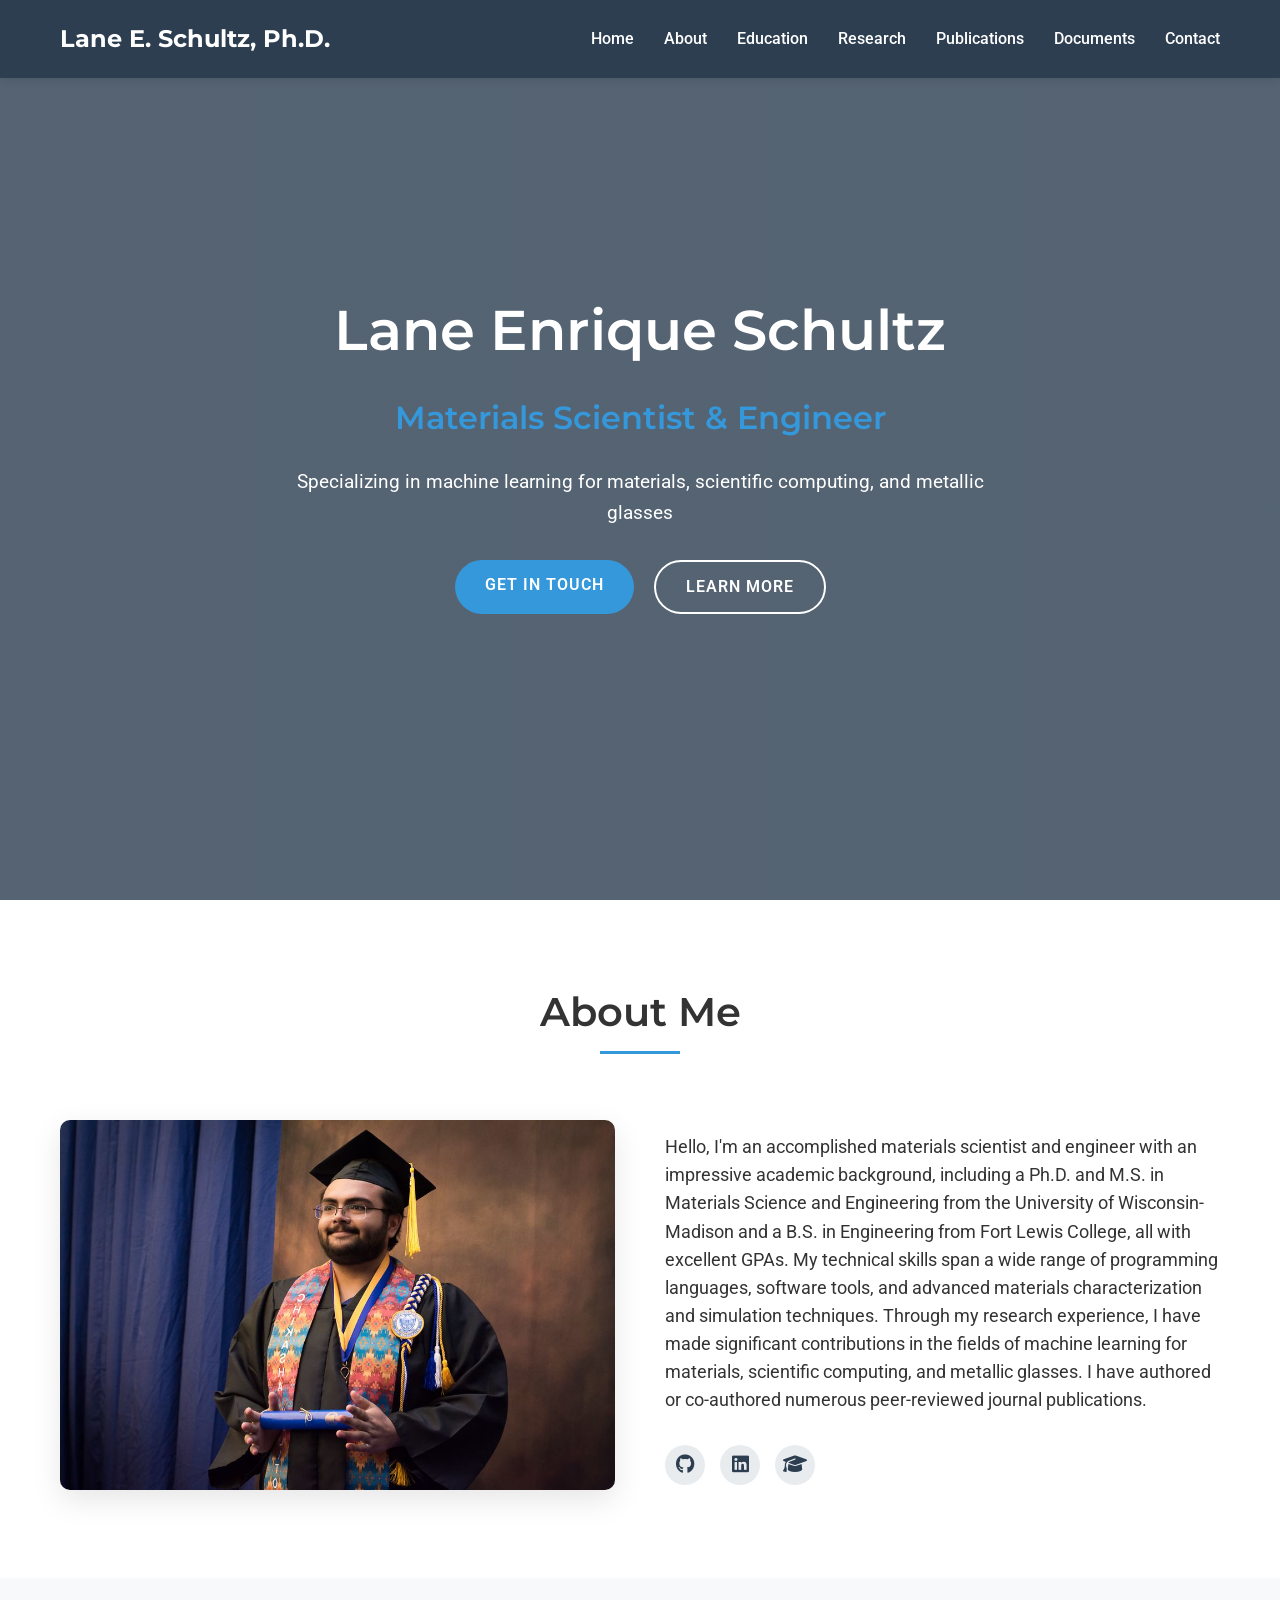
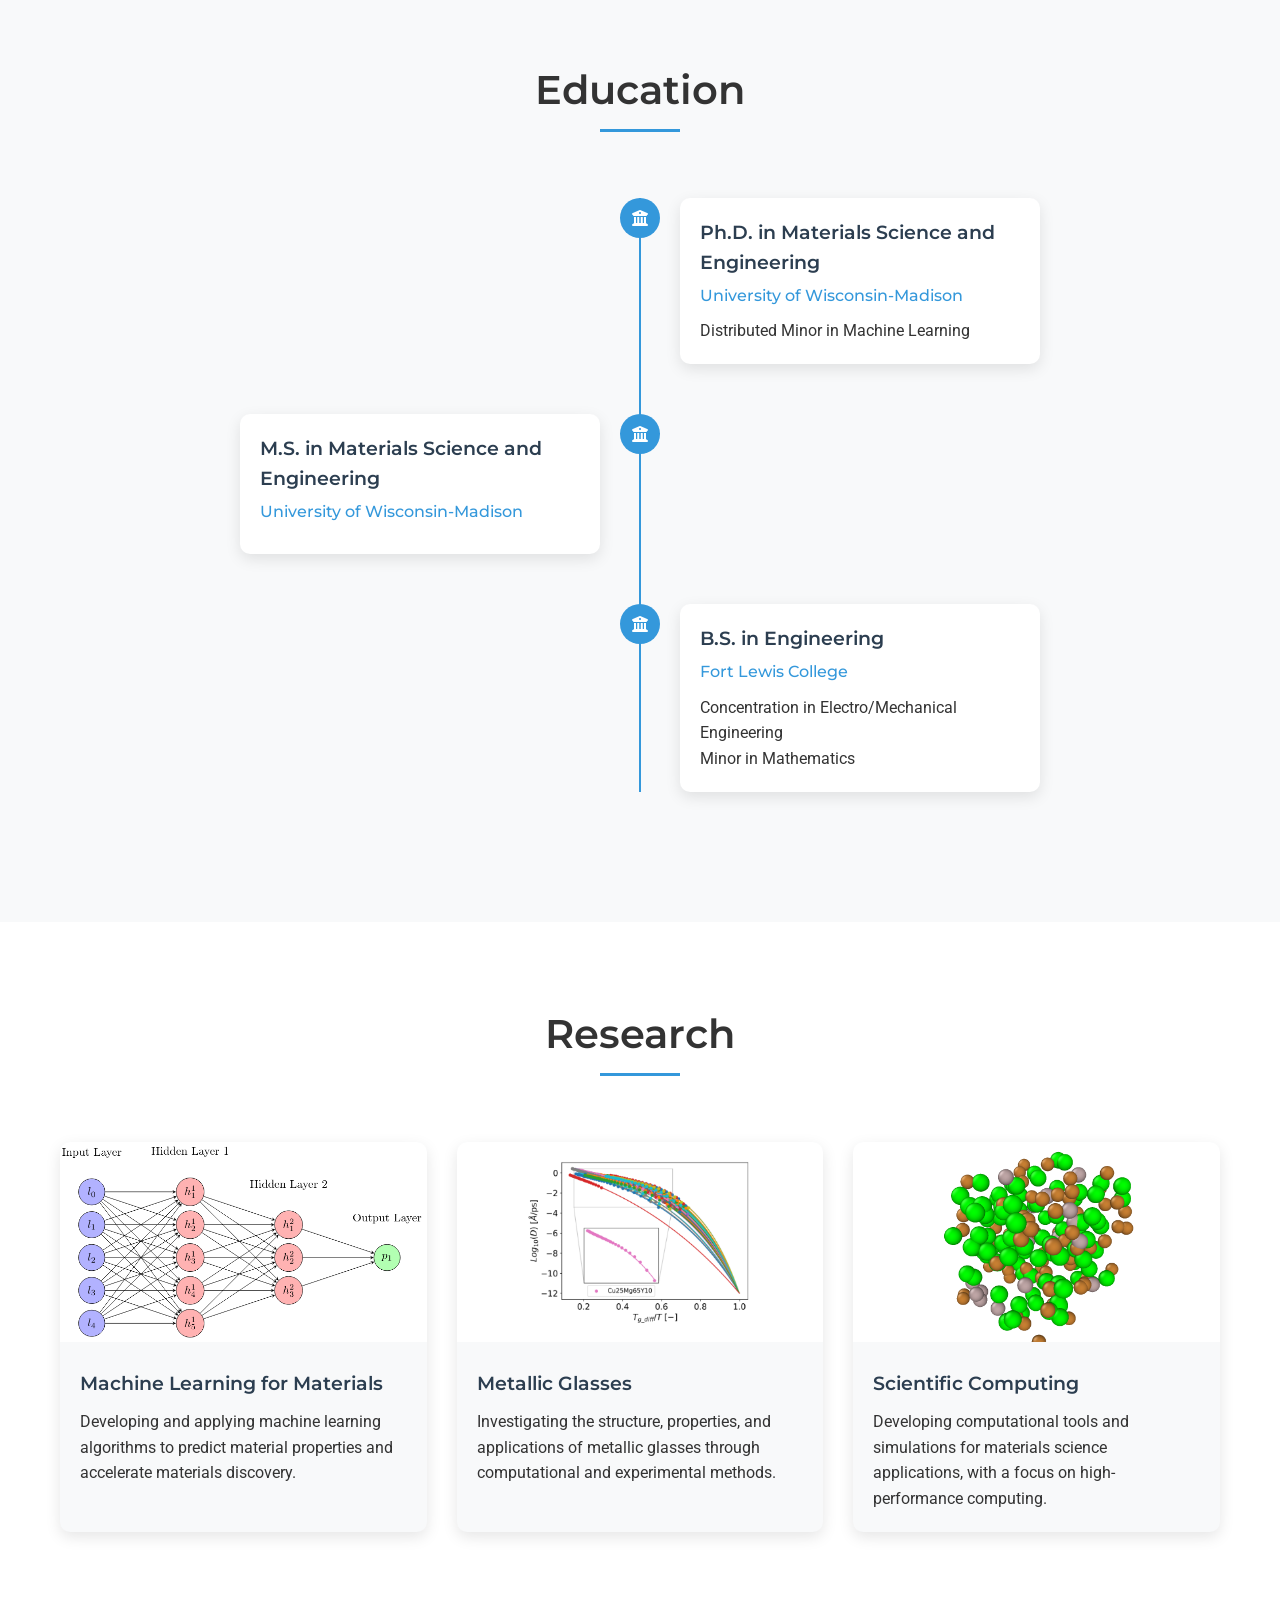
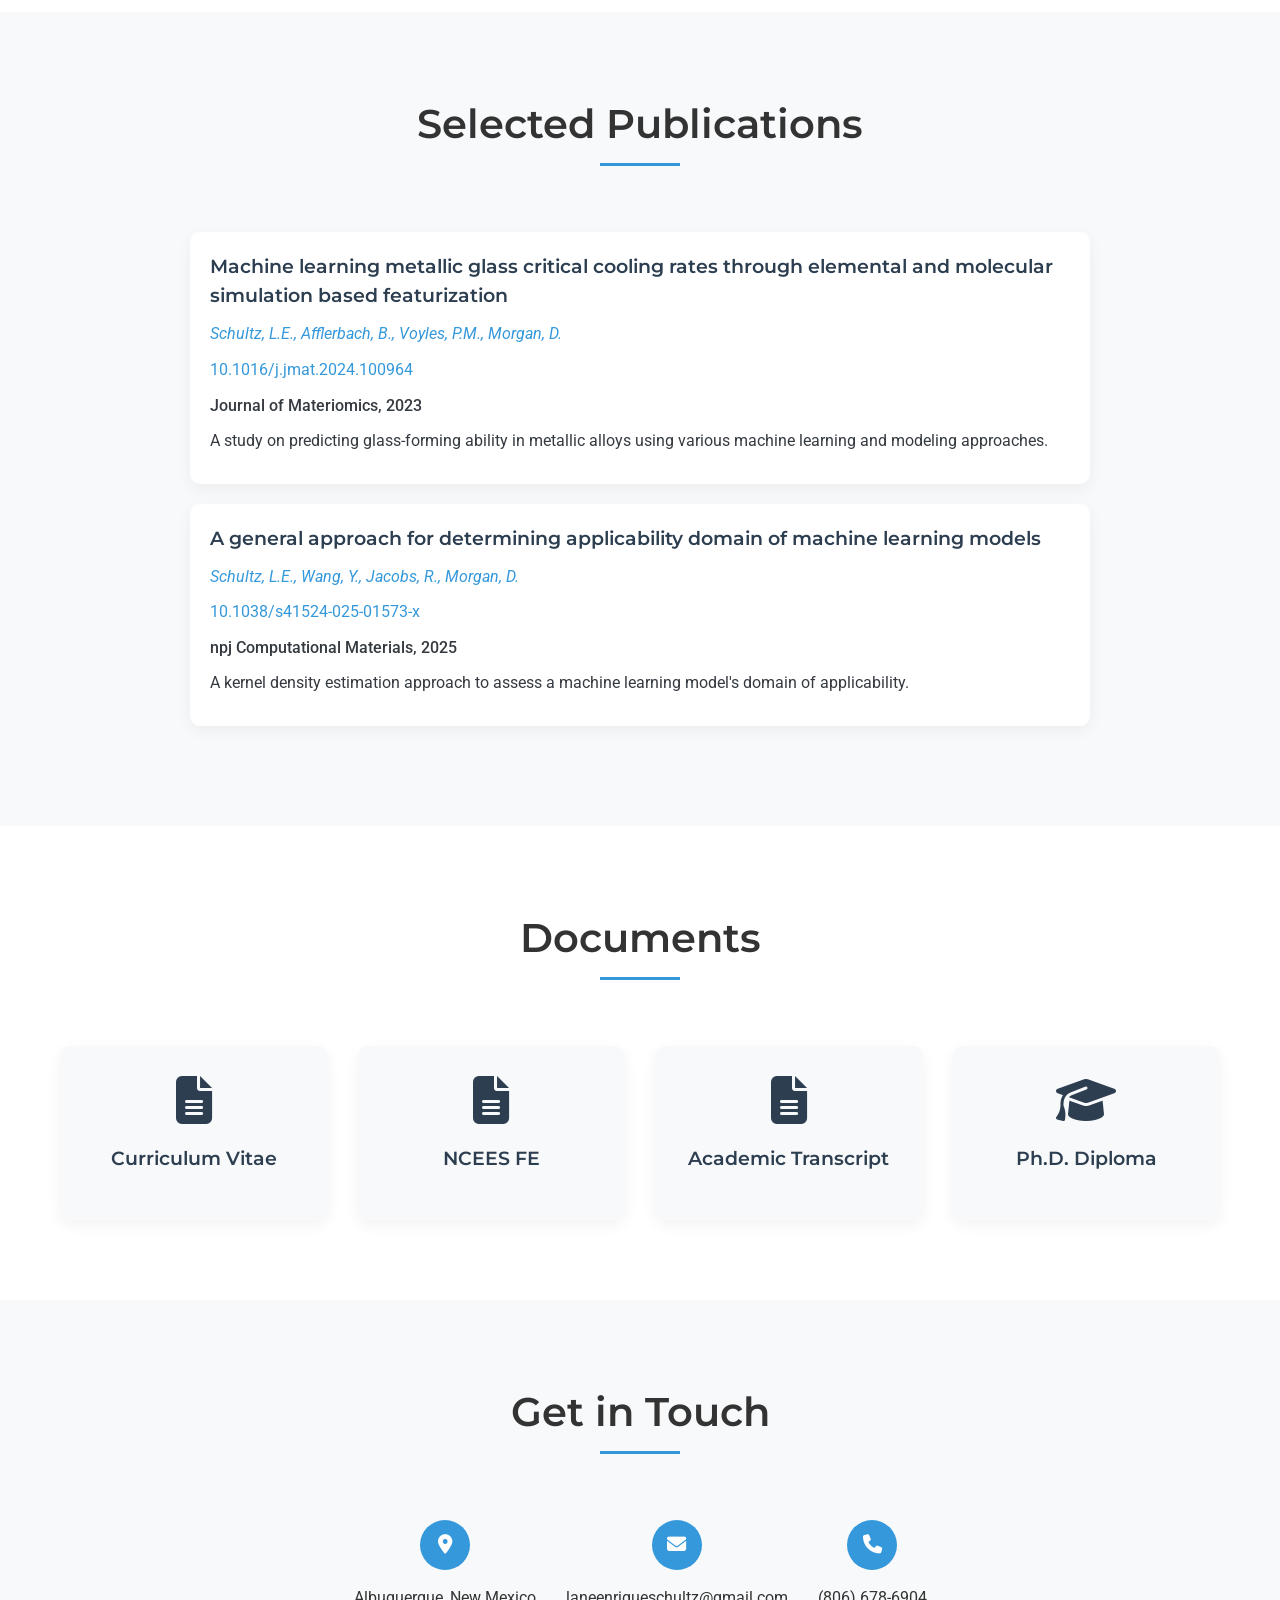
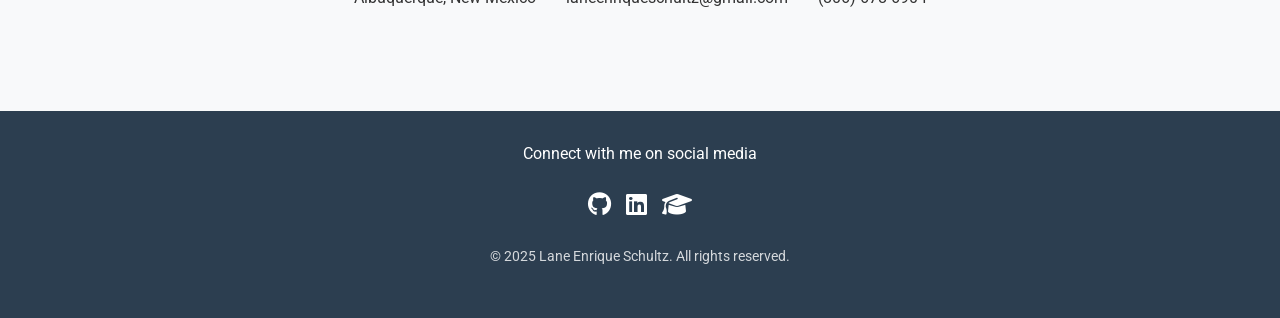
==== index.html @ 81da4e22 "Updated publication" ====
<!DOCTYPE html>
<html lang="en">
<head>
    <meta charset="UTF-8">
    <meta name="viewport" content="width=device-width, initial-scale=1.0">
    <title>Lane Enrique Schultz | Materials Scientist & Engineer</title>
    <meta name="description" content="Personal website of Lane Enrique Schultz, Ph.D. - Materials Scientist and Engineer specializing in machine learning for materials science.">

    <!-- Favicon -->
    <link rel="icon" type="image/png" href="img/favicon.png">

    <!-- Font Awesome -->
    <link rel="stylesheet" href="https://cdnjs.cloudflare.com/ajax/libs/font-awesome/6.4.0/css/all.min.css">

    <!-- Google Fonts -->
    <link rel="preconnect" href="https://fonts.googleapis.com">
    <link rel="preconnect" href="https://fonts.gstatic.com" crossorigin>
    <link href="https://fonts.googleapis.com/css2?family=Montserrat:wght@400;500;600;700&family=Roboto:wght@300;400;500;700&display=swap" rel="stylesheet">

    <style>
        :root {
            --primary-color: #2c3e50;
            --secondary-color: #3498db;
            --accent-color: #e74c3c;
            --text-color: #333;
            --light-color: #f8f9fa;
            --light-gray: #e9ecef;
            --dark-color: #343a40;
            --font-primary: 'Roboto', sans-serif;
            --font-secondary: 'Montserrat', sans-serif;
            --transition: all 0.3s ease;
        }

        * {
            margin: 0;
            padding: 0;
            box-sizing: border-box;
        }

        body {
            font-family: var(--font-primary);
            line-height: 1.6;
            color: var(--text-color);
            overflow-x: hidden;
            background-color: var(--light-color);
        }

        h1, h2, h3, h4, h5, h6 {
            font-family: var(--font-secondary);
            font-weight: 600;
            margin-bottom: 1rem;
        }

        a {
            text-decoration: none;
            color: var(--secondary-color);
            transition: var(--transition);
        }

        a:hover {
            color: var(--accent-color);
        }

        .container {
            max-width: 1200px;
            margin: 0 auto;
            padding: 0 20px;
        }

        section {
            padding: 80px 0;
        }

        .section-header {
            text-align: center;
            margin-bottom: 50px;
        }

        .section-header h2 {
            font-size: 2.5rem;
            position: relative;
            display: inline-block;
            padding-bottom: 10px;
        }

        .section-header h2::after {
            content: '';
            position: absolute;
            bottom: 0;
            left: 50%;
            transform: translateX(-50%);
            width: 80px;
            height: 3px;
            background-color: var(--secondary-color);
        }

        /* Header & Navigation */
        header {
            position: fixed;
            top: 0;
            left: 0;
            width: 100%;
            background-color: var(--primary-color);
            z-index: 1000;
            box-shadow: 0 2px 10px rgba(0, 0, 0, 0.1);
        }

        nav {
            display: flex;
            justify-content: space-between;
            align-items: center;
            padding: 20px;
            max-width: 1200px;
            margin: 0 auto;
        }

        .logo {
            font-family: var(--font-secondary);
            font-size: 1.5rem;
            font-weight: 700;
            color: white;
        }

        nav ul {
            display: flex;
            list-style: none;
        }

        nav ul li {
            margin-left: 30px;
        }

        nav ul li a {
            color: white;
            font-weight: 500;
            position: relative;
        }

        nav ul li a::after {
            content: '';
            position: absolute;
            bottom: -5px;
            left: 0;
            width: 0;
            height: 2px;
            background-color: var(--accent-color);
            transition: var(--transition);
        }

        nav ul li a:hover::after {
            width: 100%;
        }

        .mobile-menu-btn {
            display: none;
            background: none;
            border: none;
            color: white;
            font-size: 1.5rem;
            cursor: pointer;
        }

        /* Hero Section */
        .hero {
            height: 100vh;
            display: flex;
            align-items: center;
            background: linear-gradient(rgba(44, 62, 80, 0.8), rgba(44, 62, 80, 0.8)), url('img/hero-bg.jpg');
            background-size: cover;
            background-position: center;
            color: white;
            text-align: center;
            padding-top: 80px;
        }

        .hero h1 {
            font-size: 3.5rem;
            margin-bottom: 1rem;
        }

        .hero h2 {
            font-size: 2rem;
            margin-bottom: 1.5rem;
            color: var(--secondary-color);
        }

        .hero p {
            font-size: 1.2rem;
            max-width: 700px;
            margin: 0 auto 2rem;
        }

        .cta-buttons {
            display: flex;
            justify-content: center;
            gap: 20px;
        }

        .btn {
            display: inline-block;
            padding: 12px 30px;
            border-radius: 30px;
            font-weight: 600;
            text-transform: uppercase;
            letter-spacing: 1px;
            transition: var(--transition);
        }

        .btn.primary {
            background-color: var(--secondary-color);
            color: white;
        }

        .btn.primary:hover {
            background-color: var(--accent-color);
            transform: translateY(-3px);
            box-shadow: 0 10px 20px rgba(0, 0, 0, 0.1);
        }

        .btn.secondary {
            background-color: transparent;
            color: white;
            border: 2px solid white;
        }

        .btn.secondary:hover {
            background-color: white;
            color: var(--primary-color);
            transform: translateY(-3px);
            box-shadow: 0 10px 20px rgba(0, 0, 0, 0.1);
        }

        /* About Section */
        .about {
            background-color: white;
        }

        .about-content {
            display: flex;
            align-items: center;
            gap: 50px;
        }

        .about-image {
            flex: 1;
        }

        .about-image img {
            width: 100%;
            border-radius: 10px;
            box-shadow: 0 10px 30px rgba(0, 0, 0, 0.1);
        }

        .about-text {
            flex: 1;
        }

        .about-text p {
            margin-bottom: 1.5rem;
            font-size: 1.1rem;
        }

        .social-links {
            display: flex;
            gap: 15px;
            margin-top: 30px;
        }

        .social-links a {
            display: flex;
            align-items: center;
            justify-content: center;
            width: 40px;
            height: 40px;
            border-radius: 50%;
            background-color: var(--light-gray);
            color: var(--primary-color);
            font-size: 1.2rem;
            transition: var(--transition);
        }

        .social-links a:hover {
            background-color: var(--secondary-color);
            color: white;
            transform: translateY(-3px);
        }

        /* Education Section */
        .education {
            background-color: var(--light-color);
        }

        .timeline {
            position: relative;
            max-width: 800px;
            margin: 0 auto;
        }

        .timeline::before {
            content: '';
            position: absolute;
            top: 0;
            left: 50%;
            transform: translateX(-50%);
            width: 2px;
            height: 100%;
            background-color: var(--secondary-color);
        }

        .timeline-item {
            position: relative;
            margin-bottom: 50px;
        }

        .timeline-icon {
            position: absolute;
            left: 50%;
            transform: translateX(-50%);
            width: 40px;
            height: 40px;
            border-radius: 50%;
            background-color: var(--secondary-color);
            display: flex;
            align-items: center;
            justify-content: center;
            color: white;
            z-index: 1;
        }

        .timeline-content {
            position: relative;
            width: 45%;
            padding: 20px;
            background-color: white;
            border-radius: 10px;
            box-shadow: 0 5px 15px rgba(0, 0, 0, 0.1);
        }

        .timeline-item:nth-child(odd) .timeline-content {
            left: 55%;
        }

        .timeline-item:nth-child(even) .timeline-content {
            left: 0;
        }

        .timeline-content h3 {
            color: var(--primary-color);
            margin-bottom: 5px;
        }

        .timeline-content h4 {
            color: var(--secondary-color);
            font-weight: 500;
            margin-bottom: 10px;
        }

        /* Research Section */
        .research {
            background-color: white;
        }

        .research-grid {
            display: grid;
            grid-template-columns: repeat(auto-fill, minmax(300px, 1fr));
            gap: 30px;
        }

        .research-card {
            background-color: var(--light-color);
            border-radius: 10px;
            overflow: hidden;
            box-shadow: 0 5px 15px rgba(0, 0, 0, 0.1);
            transition: var(--transition);
        }

        .research-card:hover {
            transform: translateY(-10px);
            box-shadow: 0 15px 30px rgba(0, 0, 0, 0.15);
        }

        .research-card img {
            width: 100%;
            height: 200px;
            object-fit: cover;
        }

        .research-card-content {
            padding: 20px;
        }

        .research-card-content h3 {
            color: var(--primary-color);
            margin-bottom: 10px;
        }

        /* Publications Section */
        .publications {
            background-color: var(--light-color);
        }

        .publication-list {
            max-width: 900px;
            margin: 0 auto;
        }

        .publication-item {
            background-color: white;
            padding: 20px;
            margin-bottom: 20px;
            border-radius: 10px;
            box-shadow: 0 5px 15px rgba(0, 0, 0, 0.05);
            transition: var(--transition);
        }

        .publication-item:hover {
            transform: translateY(-5px);
            box-shadow: 0 10px 20px rgba(0, 0, 0, 0.1);
        }

        .publication-item h3 {
            color: var(--primary-color);
            margin-bottom: 10px;
        }

        .publication-item p {
            margin-bottom: 10px;
            color: var(--dark-color);
        }

        .publication-item .authors {
            font-style: italic;
            color: var(--secondary-color);
        }

        .publication-item .journal {
            font-weight: 500;
        }

        /* Documents Section */
        .documents {
            background-color: white;
        }

        .document-grid {
            display: grid;
            grid-template-columns: repeat(auto-fill, minmax(250px, 1fr));
            gap: 30px;
        }

        .document-card {
            display: flex;
            flex-direction: column;
            align-items: center;
            justify-content: center;
            padding: 30px;
            background-color: var(--light-color);
            border-radius: 10px;
            box-shadow: 0 5px 15px rgba(0, 0, 0, 0.05);
            transition: var(--transition);
            text-align: center;
        }

        .document-card:hover {
            transform: translateY(-10px);
            box-shadow: 0 15px 30px rgba(0, 0, 0, 0.1);
            background-color: var(--secondary-color);
            color: white;
        }

        .document-card:hover h3 {
            color: white;
        }

        .document-card i {
            font-size: 3rem;
            margin-bottom: 20px;
            color: var(--primary-color);
            transition: var(--transition);
        }

        .document-card:hover i {
            color: white;
        }

        .document-card h3 {
            color: var(--primary-color);
            transition: var(--transition);
        }

        /* Contact Section */
        .contact {
            background-color: var(--light-color);
        }

        .contact-content {
            display: flex;
            gap: 50px;
        }

        .contact-info {
            width: 100%;
            display: flex;
            justify-content: center;
        }

        .contact-items-container {
            display: flex;
            flex-direction: row;
            justify-content: center;
            flex-wrap: wrap;
            gap: 30px;
        }

        .contact-item {
            display: flex;
            flex-direction: column;
            align-items: center;
            text-align: center;
            margin-bottom: 20px;
        }

        .contact-item i {
            width: 50px;
            height: 50px;
            background-color: var(--secondary-color);
            color: white;
            border-radius: 50%;
            display: flex;
            align-items: center;
            justify-content: center;
            font-size: 1.2rem;
            margin-bottom: 15px;
        }

        @media (max-width: 768px) {
            .contact-items-container {
                flex-direction: column;
                align-items: center;
            }
        }

        .contact-form {
            flex: 1;
        }

        .contact-form form {
            display: flex;
            flex-direction: column;
        }

        .contact-form input,
        .contact-form textarea {
            padding: 15px;
            margin-bottom: 20px;
            border: none;
            border-radius: 5px;
            background-color: white;
            box-shadow: 0 5px 15px rgba(0, 0, 0, 0.05);
        }

        .contact-form textarea {
            height: 150px;
            resize: none;
        }

        /* Footer */
        footer {
            background-color: var(--primary-color);
            color: white;
            text-align: center;
            padding: 30px 0;
        }

        .footer-content {
            max-width: 600px;
            margin: 0 auto;
        }

        .footer-content p {
            margin-bottom: 20px;
        }

        .footer-social {
            display: flex;
            justify-content: center;
            gap: 15px;
            margin-bottom: 20px;
        }

        .footer-social a {
            color: white;
            font-size: 1.5rem;
            transition: var(--transition);
        }

        .footer-social a:hover {
            color: var(--secondary-color);
            transform: translateY(-3px);
        }

        .copyright {
            font-size: 0.9rem;
            opacity: 0.8;
        }

        /* Responsive Design */
        @media (max-width: 992px) {
            .about-content {
                flex-direction: column;
            }

            .contact-content {
                flex-direction: column;
            }

            .timeline::before {
                left: 30px;
            }

            .timeline-icon {
                left: 30px;
            }

            .timeline-content {
                width: calc(100% - 80px);
                left: 80px !important;
            }
        }

        @media (max-width: 768px) {
            nav ul {
                display: none;
            }

            .mobile-menu-btn {
                display: block;
            }

            .hero h1 {
                font-size: 2.5rem;
            }

            .hero h2 {
                font-size: 1.5rem;
            }

            .section-header h2 {
                font-size: 2rem;
            }

            .cta-buttons {
                flex-direction: column;
                gap: 15px;
            }
        }
    </style>
</head>
<body>
    <!-- Header & Navigation -->
    <header>
        <nav>
            <div class="logo">Lane E. Schultz, Ph.D.</div>
            <ul>
                <li><a href="#home">Home</a></li>
                <li><a href="#about">About</a></li>
                <li><a href="#education">Education</a></li>
                <li><a href="#research">Research</a></li>
                <li><a href="#publications">Publications</a></li>
                <li><a href="#documents">Documents</a></li>
                <li><a href="#contact">Contact</a></li>
            </ul>
            <button class="mobile-menu-btn">
                <i class="fas fa-bars"></i>
            </button>
        </nav>
    </header>

    <!-- Hero Section -->
    <section id="home" class="hero">
        <div class="container">
            <h1>Lane Enrique Schultz</h1>
            <h2>Materials Scientist & Engineer</h2>
            <p>Specializing in machine learning for materials, scientific computing, and metallic glasses</p>
            <div class="cta-buttons">
                <a href="#contact" class="btn primary">Get in Touch</a>
                <a href="#about" class="btn secondary">Learn More</a>
            </div>
        </div>
    </section>

    <!-- About Section -->
    <section id="about" class="about">
        <div class="container">
            <div class="section-header">
                <h2>About Me</h2>
            </div>
            <div class="about-content">
                <div class="about-image">
                    <img src="img/profile.png" alt="Lane Schultz">
                </div>
                <div class="about-text">
                    <p>Hello, I'm
an accomplished materials scientist and engineer with an impressive academic background, including a Ph.D. and M.S. in Materials Science and Engineering from the University of Wisconsin-Madison and a B.S. in Engineering from Fort Lewis College, all with excellent GPAs. My technical skills span a wide range of programming languages, software tools, and advanced materials characterization and simulation techniques. Through my research experience, I have made significant contributions in the fields of machine learning for materials, scientific computing, and metallic glasses. I have authored or co-authored numerous peer-reviewed journal publications.</p>
                    <div class="social-links">
                        <a href="https://github.com/leschultz" aria-label="GitHub"><i class="fab fa-github"></i></a>
                        <a href="https://www.linkedin.com/in/lane-schultz-983920236/" aria-label="LinkedIn"><i class="fab fa-linkedin"></i></a>
                        <a href="https://scholar.google.com/citations?user=8WyBz08AAAAJ&hl=en&authuser=1" aria-label="Google Scholar"><i class="fas fa-graduation-cap"></i></a>
                    </div>
                </div>
            </div>
        </div>
    </section>

    <!-- Education Section -->
    <section id="education" class="education">
        <div class="container">
            <div class="section-header">
                <h2>Education</h2>
            </div>
            <div class="timeline">
                <div class="timeline-item">
                    <div class="timeline-icon">
                        <i class="fas fa-university"></i>
                    </div>
                    <div class="timeline-content">
                        <h3>Ph.D. in Materials Science and Engineering</h3>
                        <h4>University of Wisconsin-Madison</h4>
                        <p>Distributed Minor in Machine Learning</p>
                    </div>
                </div>
                <div class="timeline-item">
                    <div class="timeline-icon">
                        <i class="fas fa-university"></i>
                    </div>
                    <div class="timeline-content">
                        <h3>M.S. in Materials Science and Engineering</h3>
                        <h4>University of Wisconsin-Madison</h4>
                    </div>
                </div>
                <div class="timeline-item">
                    <div class="timeline-icon">
                        <i class="fas fa-university"></i>
                    </div>
                    <div class="timeline-content">
                        <h3>B.S. in Engineering</h3>
                        <h4>Fort Lewis College</h4>
                        <p>Concentration in Electro/Mechanical Engineering</p>
                        <p>Minor in Mathematics</p>
                    </div>
                </div>
            </div>
        </div>
    </section>

    <!-- Research Section -->
    <section id="research" class="research">
        <div class="container">
            <div class="section-header">
                <h2>Research</h2>
            </div>
            <div class="research-grid">
                <div class="research-card">
                    <img src="img/nn.png" alt="Machine Learning for Materials">
                    <div class="research-card-content">
                        <h3>Machine Learning for Materials</h3>
                        <p>Developing and applying machine learning algorithms to predict material properties and accelerate materials discovery.</p>
                    </div>
                </div>
                <div class="research-card">
                    <img src="img/diffusion.png" alt="Metallic Glasses">
                    <div class="research-card-content">
                        <h3>Metallic Glasses</h3>
                        <p>Investigating the structure, properties, and applications of metallic glasses through computational and experimental methods.</p>
                    </div>
                </div>
                <div class="research-card">
                    <img src="img/metallic_glass.png" alt="Scientific Computing">
                    <div class="research-card-content">
                        <h3>Scientific Computing</h3>
                        <p>Developing computational tools and simulations for materials science applications, with a focus on high-performance computing.</p>
                    </div>
                </div>
            </div>
        </div>
    </section>

    <!-- Publications Section -->
    <section id="publications" class="publications">
        <div class="container">
            <div class="section-header">
                <h2>Selected Publications</h2>
            </div>
            <div class="publication-list">
                <div class="publication-item">
                    <h3>Machine learning metallic glass critical cooling rates through elemental and molecular simulation based featurization</h3>
                    <p class="authors">Schultz, L.E., Afflerbach, B., Voyles, P.M., Morgan, D.</p>
                    <p><a href="https://doi.org/10.1016/j.jmat.2024.100964">10.1016/j.jmat.2024.100964</a></p>
                    <p class="journal">Journal of Materiomics, 2023</p>
                    <p>A study on predicting glass-forming ability in metallic alloys using various machine learning and modeling approaches.</p>
                </div>
                <div class="publication-item">
                    <h3>A general approach for determining applicability domain of machine learning models</h3>
                    <p class="authors">Schultz, L.E., Wang, Y., Jacobs, R., Morgan, D.</p>
                    <p><a href="https://doi.org/10.1038/s41524-025-01573-x">10.1038/s41524-025-01573-x</a></p>
                    <p class="journal">npj Computational Materials, 2025</p>
                    <p>A kernel density estimation approach to assess a machine learning model's domain of applicability.</p>
                </div>
            </div>
        </div>
    </section>

    <!-- Documents Section -->
    <section id="documents" class="documents">
        <div class="container">
            <div class="section-header">
                <h2>Documents</h2>
            </div>
            <div class="document-grid">
                <a href="https://leschultz.github.io/curriculum_vitae/cv_full_leschultz.pdf" class="document-card">
                    <i class="fas fa-file-alt"></i>
                    <h3>Curriculum Vitae</h3>
                </a>
                <a href="https://account.ncees.org/rn/1805718-1053113-218c116" class="document-card">
                    <i class="fas fa-file-alt"></i>
                    <h3>NCEES FE</h3>
                </a>
                <a href="files/transcript.pdf" class="document-card">
                    <i class="fas fa-file-alt"></i>
                    <h3>Academic Transcript</h3>
                </a>
                <a href="files/doctorate.pdf" class="document-card">
                    <i class="fas fa-graduation-cap"></i>
                    <h3>Ph.D. Diploma</h3>
                </a>
            </div>
        </div>
    </section>

    <!-- Contact Section -->
    <section id="contact" class="contact">
        <div class="container">
            <div class="section-header">
                <h2>Get in Touch</h2>
            </div>
            <div class="contact-content">
                <div class="contact-info">
                    <div class="contact-items-container">
                        <div class="contact-item">
                            <i class="fas fa-map-marker-alt"></i>
                            <p>Albuquerque, New Mexico</p>
                        </div>
                        <div class="contact-item">
                            <i class="fas fa-envelope"></i>
                            <p>laneenriqueschultz@gmail.com</p>
                        </div>
                        <div class="contact-item">
                            <i class="fas fa-phone"></i>
                            <p>(806) 678-6904</p>
                        </div>
                    </div>
                </div>
            </div>
        </div>
    </section>

    <!-- Footer -->
    <footer>
        <div class="container">
            <div class="footer-content">
                <p>Connect with me on social media</p>
                <div class="footer-social">
                    <a href="https://github.com/leschultz" aria-label="GitHub"><i class="fab fa-github"></i></a>
                    <a href="https://www.linkedin.com/in/lane-schultz-983920236/" aria-label="LinkedIn"><i class="fab fa-linkedin"></i></a>
                    <a href="https://scholar.google.com/citations?user=8WyBz08AAAAJ&hl=en&authuser=1" aria-label="Google Scholar"><i class="fas fa-graduation-cap"></i></a>
                </div>
                <p class="copyright">&copy; 2025 Lane Enrique Schultz. All rights reserved.</p>
            </div>
        </div>
    </footer>

    <script>
        // Mobile Menu Toggle
        document.querySelector('.mobile-menu-btn').addEventListener('click', function() {
            document.querySelector('nav ul').classList.toggle('show');
        });

        // Smooth Scrolling
        document.querySelectorAll('a[href^="#"]').forEach(anchor => {
            anchor.addEventListener('click', function (e) {
                e.preventDefault();

                document.querySelector(this.getAttribute('href')).scrollIntoView({
                    behavior: 'smooth'
                });
            });
        });

        // Add active class to nav items on scroll
        window.addEventListener('scroll', function() {
            const sections = document.querySelectorAll('section');
            const navLinks = document.querySelectorAll('nav ul li a');

            let current = '';

            sections.forEach(section => {
                const sectionTop = section.offsetTop;
                const sectionHeight = section.clientHeight;

                if (pageYOffset >= sectionTop - 200) {
                    current = section.getAttribute('id');
                }
            });

            navLinks.forEach(link => {
                link.classList.remove('active');
                if (link.getAttribute('href') === `#${current}`) {
                    link.classList.add('active');
                }
            });
        });
    </script>
</body>
</html>
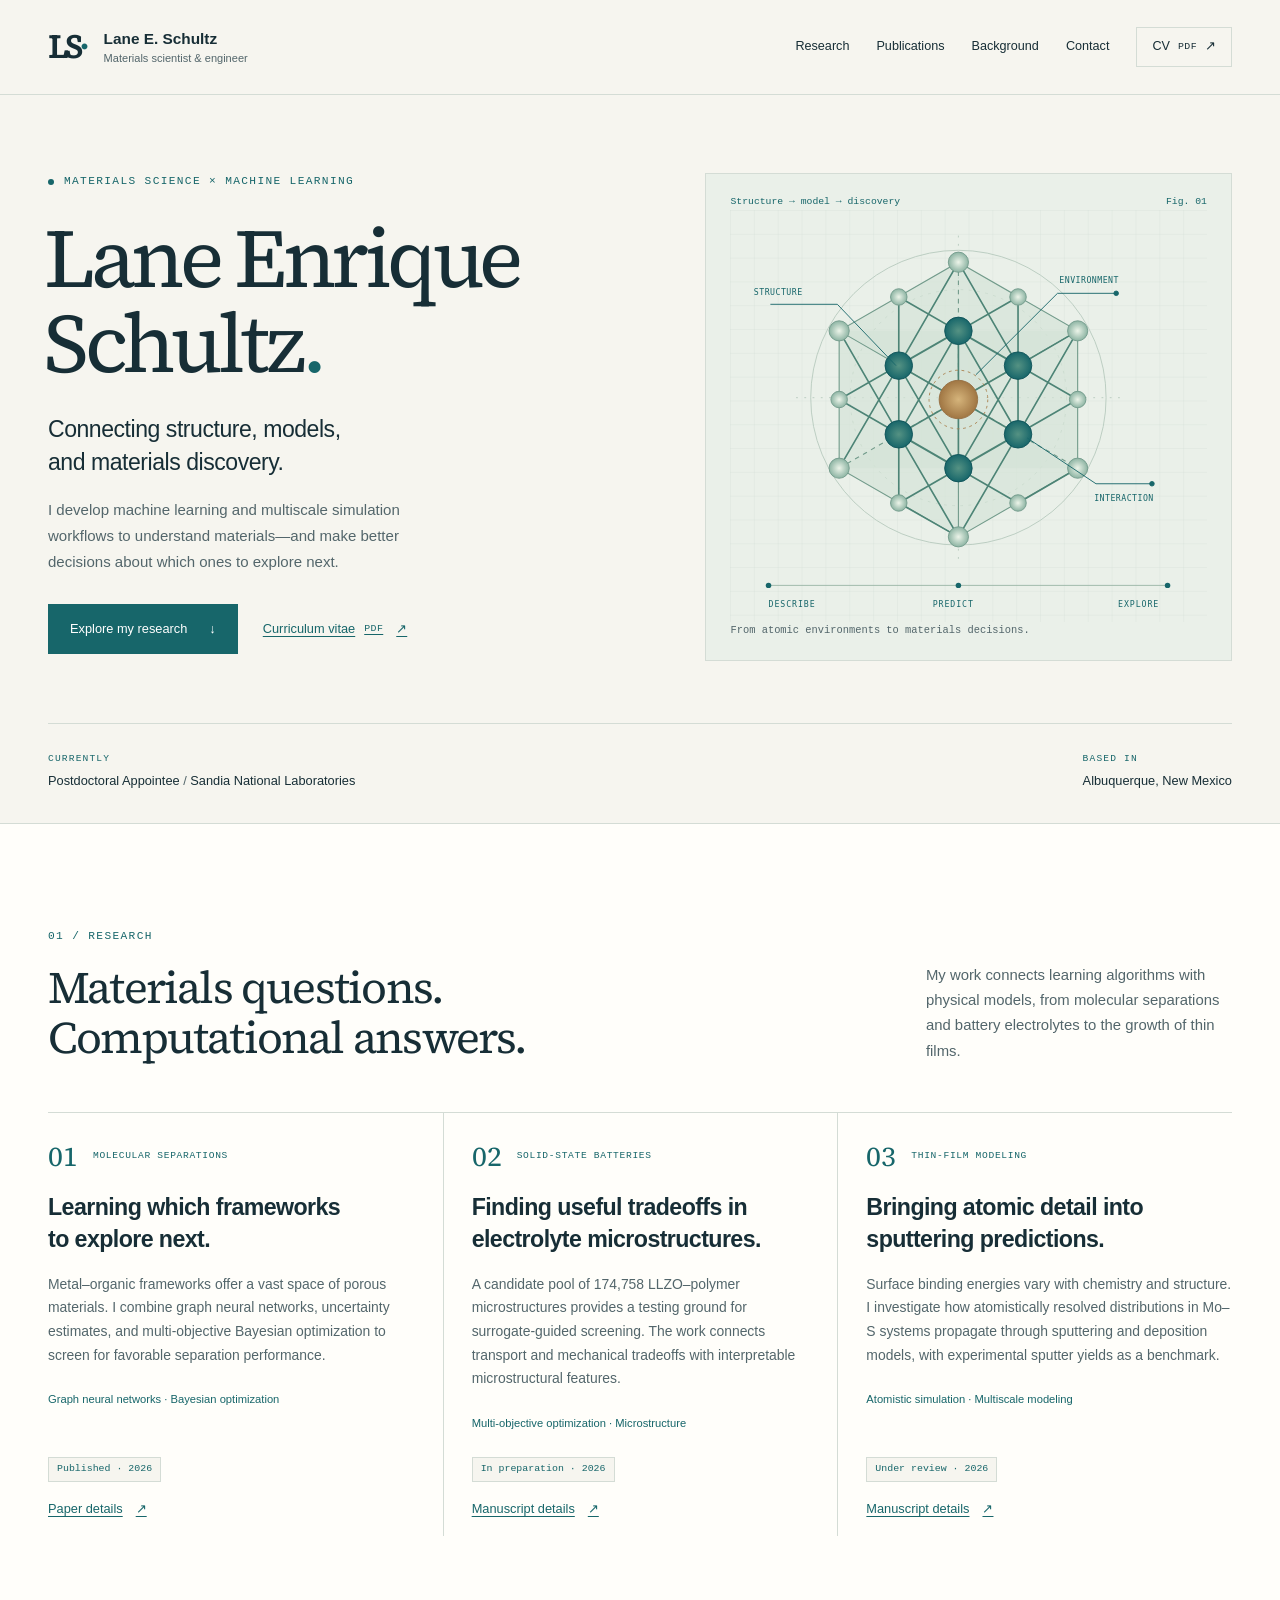
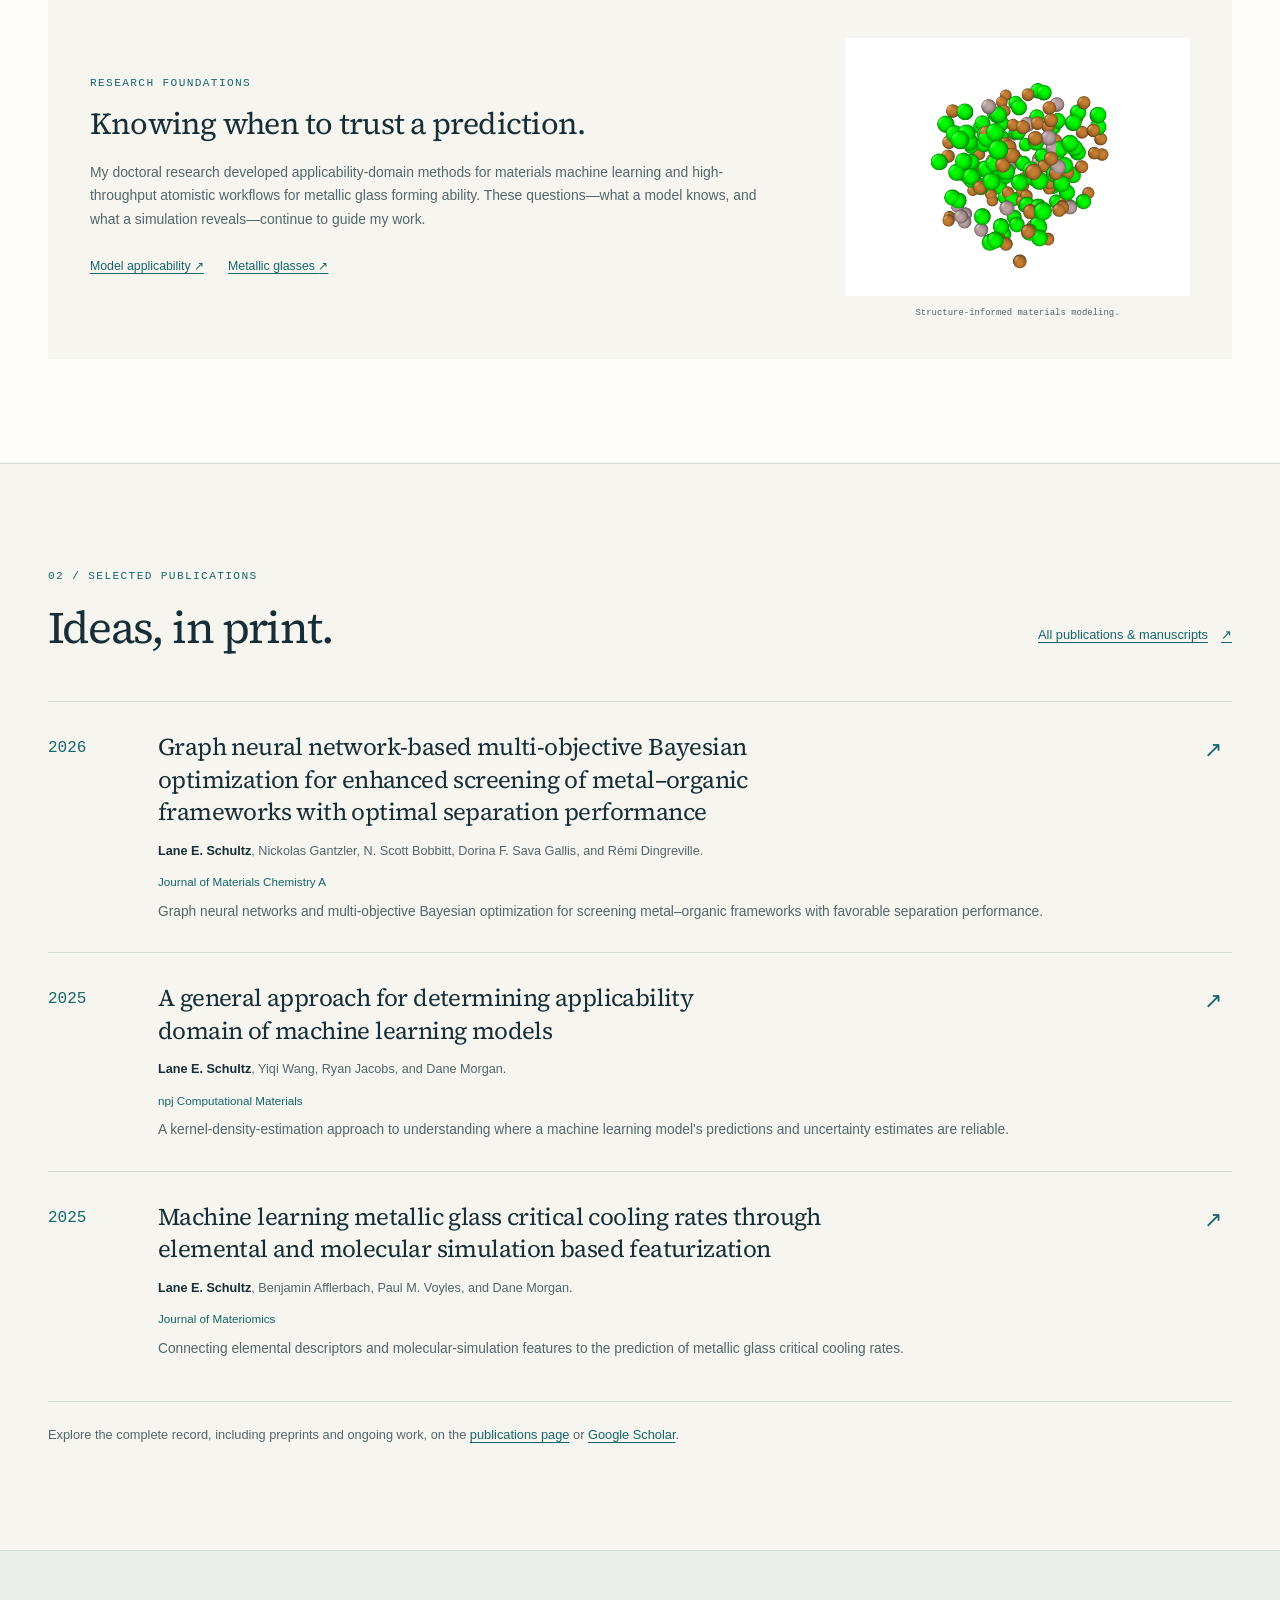
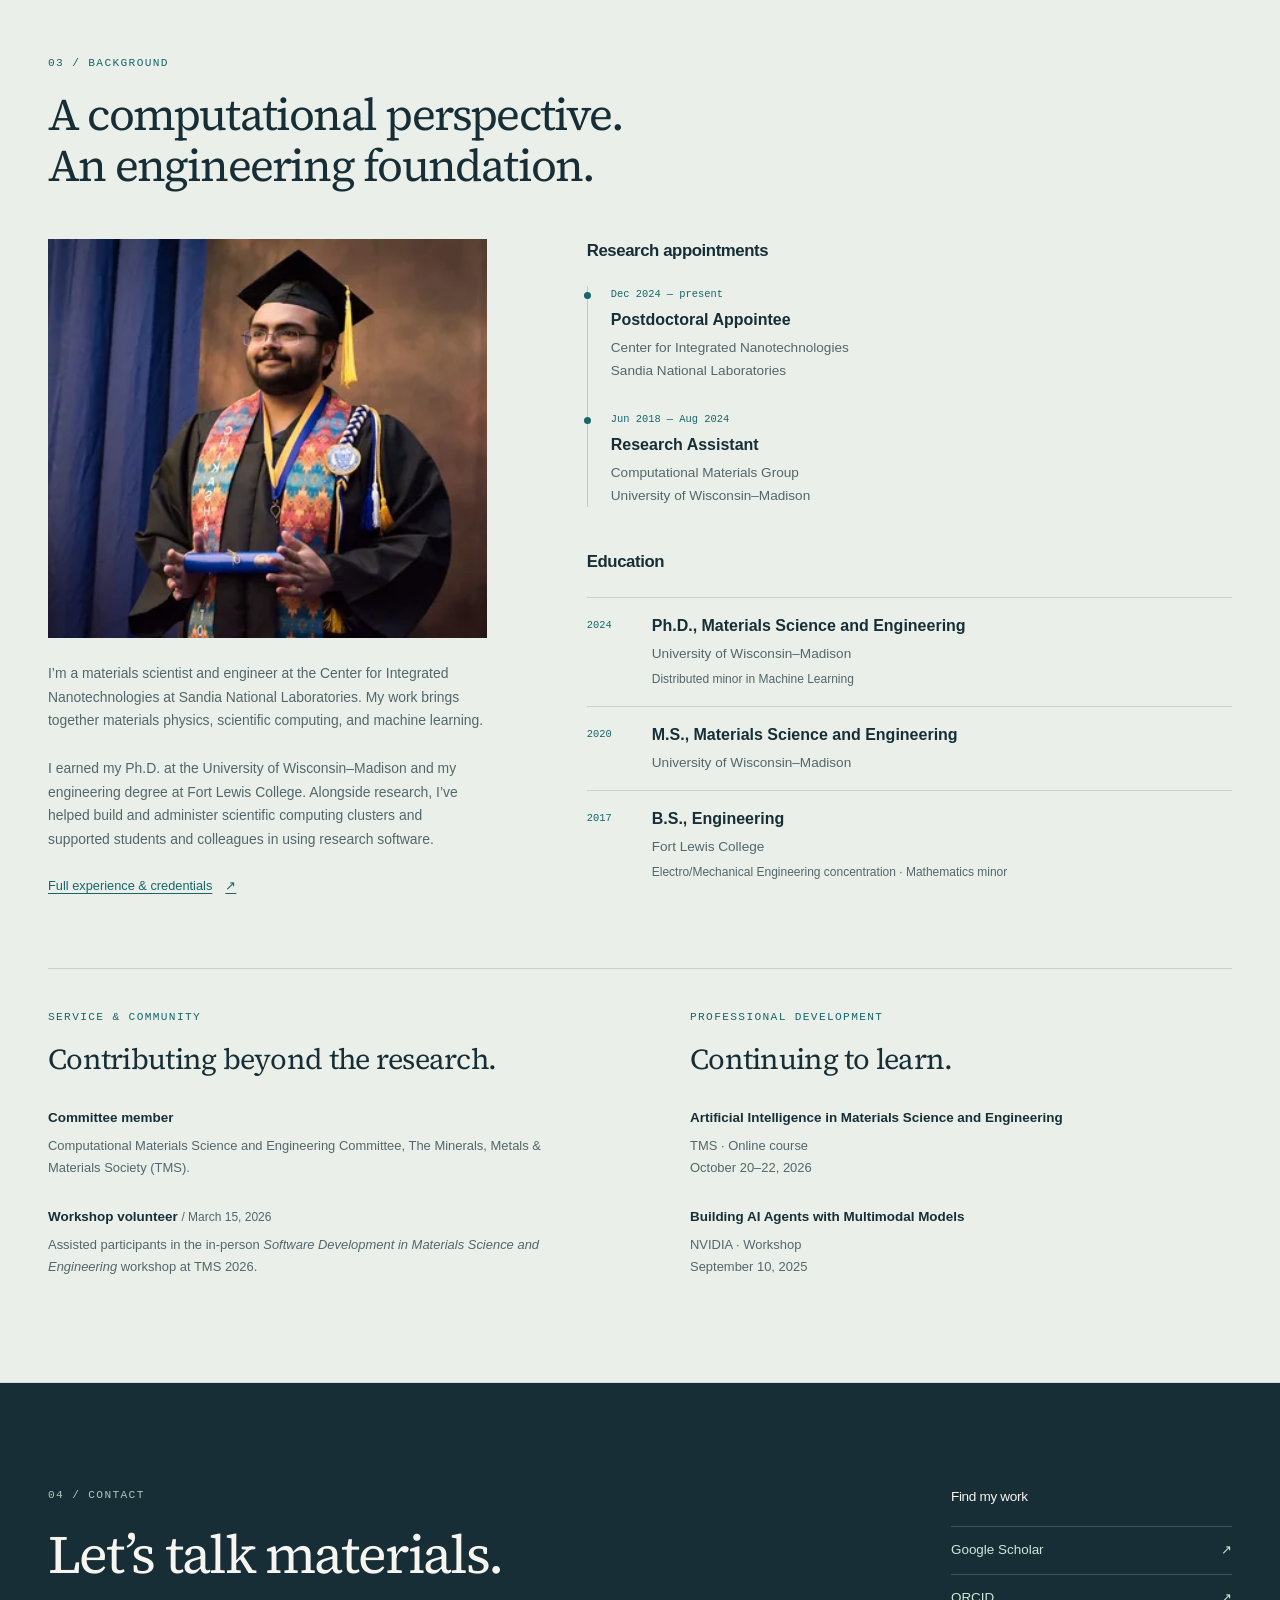
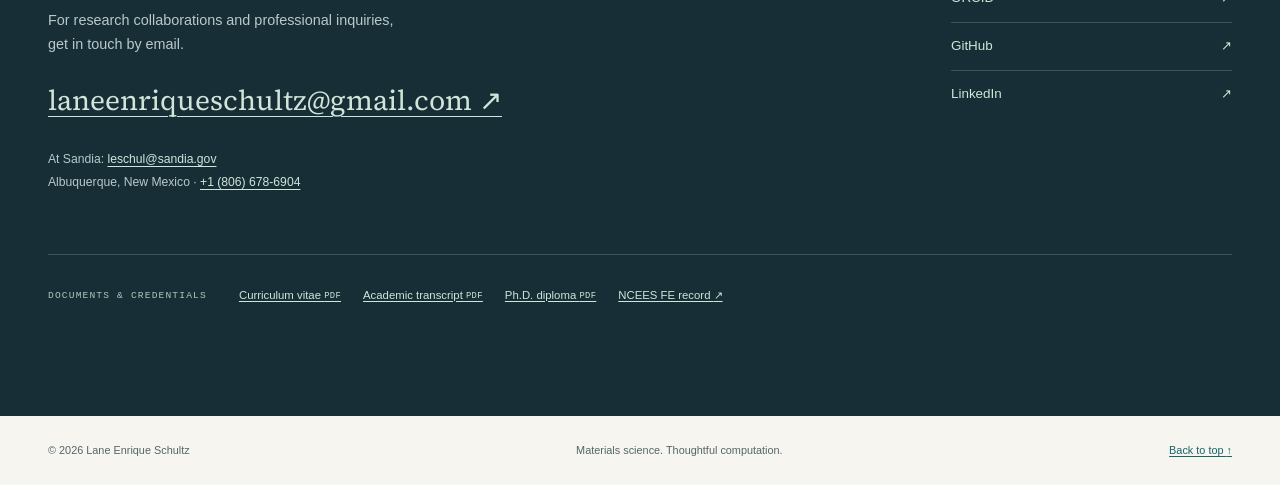
==== commit e8517e7f: "First udpate using agentic modifications." ====
--- a/index.html
+++ b/index.html
@@ -1,924 +1,198 @@
-<!DOCTYPE html>
+<!doctype html>
 <html lang="en">
 <head>
-    <meta charset="UTF-8">
-    <meta name="viewport" content="width=device-width, initial-scale=1.0">
-    <title>Lane Enrique Schultz | Materials Scientist & Engineer</title>
-    <meta name="description" content="Personal website of Lane Enrique Schultz, Ph.D. - Materials Scientist and Engineer specializing in machine learning for materials science.">
-
-    <!-- Favicon -->
-    <link rel="icon" type="image/png" href="img/favicon.png">
-
-    <!-- Font Awesome -->
-    <link rel="stylesheet" href="https://cdnjs.cloudflare.com/ajax/libs/font-awesome/6.4.0/css/all.min.css">
-
-    <!-- Google Fonts -->
-    <link rel="preconnect" href="https://fonts.googleapis.com">
-    <link rel="preconnect" href="https://fonts.gstatic.com" crossorigin>
-    <link href="https://fonts.googleapis.com/css2?family=Montserrat:wght@400;500;600;700&family=Roboto:wght@300;400;500;700&display=swap" rel="stylesheet">
-
-    <style>
-        :root {
-            --primary-color: #2c3e50;
-            --secondary-color: #3498db;
-            --accent-color: #e74c3c;
-            --text-color: #333;
-            --light-color: #f8f9fa;
-            --light-gray: #e9ecef;
-            --dark-color: #343a40;
-            --font-primary: 'Roboto', sans-serif;
-            --font-secondary: 'Montserrat', sans-serif;
-            --transition: all 0.3s ease;
-        }
-
-        * {
-            margin: 0;
-            padding: 0;
-            box-sizing: border-box;
-        }
-
-        body {
-            font-family: var(--font-primary);
-            line-height: 1.6;
-            color: var(--text-color);
-            overflow-x: hidden;
-            background-color: var(--light-color);
-        }
-
-        h1, h2, h3, h4, h5, h6 {
-            font-family: var(--font-secondary);
-            font-weight: 600;
-            margin-bottom: 1rem;
-        }
-
-        a {
-            text-decoration: none;
-            color: var(--secondary-color);
-            transition: var(--transition);
-        }
-
-        a:hover {
-            color: var(--accent-color);
-        }
-
-        .container {
-            max-width: 1200px;
-            margin: 0 auto;
-            padding: 0 20px;
-        }
-
-        section {
-            padding: 80px 0;
-        }
-
-        .section-header {
-            text-align: center;
-            margin-bottom: 50px;
-        }
-
-        .section-header h2 {
-            font-size: 2.5rem;
-            position: relative;
-            display: inline-block;
-            padding-bottom: 10px;
-        }
-
-        .section-header h2::after {
-            content: '';
-            position: absolute;
-            bottom: 0;
-            left: 50%;
-            transform: translateX(-50%);
-            width: 80px;
-            height: 3px;
-            background-color: var(--secondary-color);
-        }
-
-        /* Header & Navigation */
-        header {
-            position: fixed;
-            top: 0;
-            left: 0;
-            width: 100%;
-            background-color: var(--primary-color);
-            z-index: 1000;
-            box-shadow: 0 2px 10px rgba(0, 0, 0, 0.1);
-        }
-
-        nav {
-            display: flex;
-            justify-content: space-between;
-            align-items: center;
-            padding: 20px;
-            max-width: 1200px;
-            margin: 0 auto;
-        }
-
-        .logo {
-            font-family: var(--font-secondary);
-            font-size: 1.5rem;
-            font-weight: 700;
-            color: white;
-        }
-
-        nav ul {
-            display: flex;
-            list-style: none;
-        }
-
-        nav ul li {
-            margin-left: 30px;
-        }
-
-        nav ul li a {
-            color: white;
-            font-weight: 500;
-            position: relative;
-        }
-
-        nav ul li a::after {
-            content: '';
-            position: absolute;
-            bottom: -5px;
-            left: 0;
-            width: 0;
-            height: 2px;
-            background-color: var(--accent-color);
-            transition: var(--transition);
-        }
-
-        nav ul li a:hover::after {
-            width: 100%;
-        }
-
-        .mobile-menu-btn {
-            display: none;
-            background: none;
-            border: none;
-            color: white;
-            font-size: 1.5rem;
-            cursor: pointer;
-        }
-
-        /* Hero Section */
-        .hero {
-            height: 100vh;
-            display: flex;
-            align-items: center;
-            background: linear-gradient(rgba(44, 62, 80, 0.8), rgba(44, 62, 80, 0.8)), url('img/hero-bg.jpg');
-            background-size: cover;
-            background-position: center;
-            color: white;
-            text-align: center;
-            padding-top: 80px;
-        }
-
-        .hero h1 {
-            font-size: 3.5rem;
-            margin-bottom: 1rem;
-        }
-
-        .hero h2 {
-            font-size: 2rem;
-            margin-bottom: 1.5rem;
-            color: var(--secondary-color);
-        }
-
-        .hero p {
-            font-size: 1.2rem;
-            max-width: 700px;
-            margin: 0 auto 2rem;
-        }
-
-        .cta-buttons {
-            display: flex;
-            justify-content: center;
-            gap: 20px;
-        }
-
-        .btn {
-            display: inline-block;
-            padding: 12px 30px;
-            border-radius: 30px;
-            font-weight: 600;
-            text-transform: uppercase;
-            letter-spacing: 1px;
-            transition: var(--transition);
-        }
-
-        .btn.primary {
-            background-color: var(--secondary-color);
-            color: white;
-        }
-
-        .btn.primary:hover {
-            background-color: var(--accent-color);
-            transform: translateY(-3px);
-            box-shadow: 0 10px 20px rgba(0, 0, 0, 0.1);
-        }
-
-        .btn.secondary {
-            background-color: transparent;
-            color: white;
-            border: 2px solid white;
-        }
-
-        .btn.secondary:hover {
-            background-color: white;
-            color: var(--primary-color);
-            transform: translateY(-3px);
-            box-shadow: 0 10px 20px rgba(0, 0, 0, 0.1);
-        }
-
-        /* About Section */
-        .about {
-            background-color: white;
-        }
-
-        .about-content {
-            display: flex;
-            align-items: center;
-            gap: 50px;
-        }
-
-        .about-image {
-            flex: 1;
-        }
-
-        .about-image img {
-            width: 100%;
-            border-radius: 10px;
-            box-shadow: 0 10px 30px rgba(0, 0, 0, 0.1);
-        }
-
-        .about-text {
-            flex: 1;
-        }
-
-        .about-text p {
-            margin-bottom: 1.5rem;
-            font-size: 1.1rem;
-        }
-
-        .social-links {
-            display: flex;
-            gap: 15px;
-            margin-top: 30px;
-        }
-
-        .social-links a {
-            display: flex;
-            align-items: center;
-            justify-content: center;
-            width: 40px;
-            height: 40px;
-            border-radius: 50%;
-            background-color: var(--light-gray);
-            color: var(--primary-color);
-            font-size: 1.2rem;
-            transition: var(--transition);
-        }
-
-        .social-links a:hover {
-            background-color: var(--secondary-color);
-            color: white;
-            transform: translateY(-3px);
-        }
-
-        /* Education Section */
-        .education {
-            background-color: var(--light-color);
-        }
-
-        .timeline {
-            position: relative;
-            max-width: 800px;
-            margin: 0 auto;
-        }
-
-        .timeline::before {
-            content: '';
-            position: absolute;
-            top: 0;
-            left: 50%;
-            transform: translateX(-50%);
-            width: 2px;
-            height: 100%;
-            background-color: var(--secondary-color);
-        }
-
-        .timeline-item {
-            position: relative;
-            margin-bottom: 50px;
-        }
-
-        .timeline-icon {
-            position: absolute;
-            left: 50%;
-            transform: translateX(-50%);
-            width: 40px;
-            height: 40px;
-            border-radius: 50%;
-            background-color: var(--secondary-color);
-            display: flex;
-            align-items: center;
-            justify-content: center;
-            color: white;
-            z-index: 1;
-        }
-
-        .timeline-content {
-            position: relative;
-            width: 45%;
-            padding: 20px;
-            background-color: white;
-            border-radius: 10px;
-            box-shadow: 0 5px 15px rgba(0, 0, 0, 0.1);
-        }
-
-        .timeline-item:nth-child(odd) .timeline-content {
-            left: 55%;
-        }
-
-        .timeline-item:nth-child(even) .timeline-content {
-            left: 0;
-        }
-
-        .timeline-content h3 {
-            color: var(--primary-color);
-            margin-bottom: 5px;
-        }
-
-        .timeline-content h4 {
-            color: var(--secondary-color);
-            font-weight: 500;
-            margin-bottom: 10px;
-        }
-
-        /* Research Section */
-        .research {
-            background-color: white;
-        }
-
-        .research-grid {
-            display: grid;
-            grid-template-columns: repeat(auto-fill, minmax(300px, 1fr));
-            gap: 30px;
-        }
-
-        .research-card {
-            background-color: var(--light-color);
-            border-radius: 10px;
-            overflow: hidden;
-            box-shadow: 0 5px 15px rgba(0, 0, 0, 0.1);
-            transition: var(--transition);
-        }
-
-        .research-card:hover {
-            transform: translateY(-10px);
-            box-shadow: 0 15px 30px rgba(0, 0, 0, 0.15);
-        }
-
-        .research-card img {
-            width: 100%;
-            height: 200px;
-            object-fit: cover;
-        }
-
-        .research-card-content {
-            padding: 20px;
-        }
-
-        .research-card-content h3 {
-            color: var(--primary-color);
-            margin-bottom: 10px;
-        }
-
-        /* Publications Section */
-        .publications {
-            background-color: var(--light-color);
-        }
-
-        .publication-list {
-            max-width: 900px;
-            margin: 0 auto;
-        }
-
-        .publication-item {
-            background-color: white;
-            padding: 20px;
-            margin-bottom: 20px;
-            border-radius: 10px;
-            box-shadow: 0 5px 15px rgba(0, 0, 0, 0.05);
-            transition: var(--transition);
-        }
-
-        .publication-item:hover {
-            transform: translateY(-5px);
-            box-shadow: 0 10px 20px rgba(0, 0, 0, 0.1);
-        }
-
-        .publication-item h3 {
-            color: var(--primary-color);
-            margin-bottom: 10px;
-        }
-
-        .publication-item p {
-            margin-bottom: 10px;
-            color: var(--dark-color);
-        }
-
-        .publication-item .authors {
-            font-style: italic;
-            color: var(--secondary-color);
-        }
-
-        .publication-item .journal {
-            font-weight: 500;
-        }
-
-        /* Documents Section */
-        .documents {
-            background-color: white;
-        }
-
-        .document-grid {
-            display: grid;
-            grid-template-columns: repeat(auto-fill, minmax(250px, 1fr));
-            gap: 30px;
-        }
-
-        .document-card {
-            display: flex;
-            flex-direction: column;
-            align-items: center;
-            justify-content: center;
-            padding: 30px;
-            background-color: var(--light-color);
-            border-radius: 10px;
-            box-shadow: 0 5px 15px rgba(0, 0, 0, 0.05);
-            transition: var(--transition);
-            text-align: center;
-        }
-
-        .document-card:hover {
-            transform: translateY(-10px);
-            box-shadow: 0 15px 30px rgba(0, 0, 0, 0.1);
-            background-color: var(--secondary-color);
-            color: white;
-        }
-
-        .document-card:hover h3 {
-            color: white;
-        }
-
-        .document-card i {
-            font-size: 3rem;
-            margin-bottom: 20px;
-            color: var(--primary-color);
-            transition: var(--transition);
-        }
-
-        .document-card:hover i {
-            color: white;
-        }
-
-        .document-card h3 {
-            color: var(--primary-color);
-            transition: var(--transition);
-        }
-
-        /* Contact Section */
-        .contact {
-            background-color: var(--light-color);
-        }
-
-        .contact-content {
-            display: flex;
-            gap: 50px;
-        }
-
-        .contact-info {
-            width: 100%;
-            display: flex;
-            justify-content: center;
-        }
-
-        .contact-items-container {
-            display: flex;
-            flex-direction: row;
-            justify-content: center;
-            flex-wrap: wrap;
-            gap: 30px;
-        }
-
-        .contact-item {
-            display: flex;
-            flex-direction: column;
-            align-items: center;
-            text-align: center;
-            margin-bottom: 20px;
-        }
-
-        .contact-item i {
-            width: 50px;
-            height: 50px;
-            background-color: var(--secondary-color);
-            color: white;
-            border-radius: 50%;
-            display: flex;
-            align-items: center;
-            justify-content: center;
-            font-size: 1.2rem;
-            margin-bottom: 15px;
-        }
-
-        @media (max-width: 768px) {
-            .contact-items-container {
-                flex-direction: column;
-                align-items: center;
-            }
-        }
-
-        .contact-form {
-            flex: 1;
-        }
-
-        .contact-form form {
-            display: flex;
-            flex-direction: column;
-        }
-
-        .contact-form input,
-        .contact-form textarea {
-            padding: 15px;
-            margin-bottom: 20px;
-            border: none;
-            border-radius: 5px;
-            background-color: white;
-            box-shadow: 0 5px 15px rgba(0, 0, 0, 0.05);
-        }
-
-        .contact-form textarea {
-            height: 150px;
-            resize: none;
-        }
-
-        /* Footer */
-        footer {
-            background-color: var(--primary-color);
-            color: white;
-            text-align: center;
-            padding: 30px 0;
-        }
-
-        .footer-content {
-            max-width: 600px;
-            margin: 0 auto;
-        }
-
-        .footer-content p {
-            margin-bottom: 20px;
-        }
-
-        .footer-social {
-            display: flex;
-            justify-content: center;
-            gap: 15px;
-            margin-bottom: 20px;
-        }
-
-        .footer-social a {
-            color: white;
-            font-size: 1.5rem;
-            transition: var(--transition);
-        }
-
-        .footer-social a:hover {
-            color: var(--secondary-color);
-            transform: translateY(-3px);
-        }
-
-        .copyright {
-            font-size: 0.9rem;
-            opacity: 0.8;
-        }
-
-        /* Responsive Design */
-        @media (max-width: 992px) {
-            .about-content {
-                flex-direction: column;
-            }
-
-            .contact-content {
-                flex-direction: column;
-            }
-
-            .timeline::before {
-                left: 30px;
-            }
-
-            .timeline-icon {
-                left: 30px;
-            }
-
-            .timeline-content {
-                width: calc(100% - 80px);
-                left: 80px !important;
-            }
-        }
-
-        @media (max-width: 768px) {
-            nav ul {
-                display: none;
-            }
-
-            .mobile-menu-btn {
-                display: block;
-            }
-
-            .hero h1 {
-                font-size: 2.5rem;
-            }
-
-            .hero h2 {
-                font-size: 1.5rem;
-            }
-
-            .section-header h2 {
-                font-size: 2rem;
-            }
-
-            .cta-buttons {
-                flex-direction: column;
-                gap: 15px;
-            }
-        }
-    </style>
+  <meta charset="utf-8">
+  <meta name="viewport" content="width=device-width, initial-scale=1">
+  <title>Lane Enrique Schultz | Materials Science &amp; Machine Learning</title>
+  <meta name="description" content="Lane E. Schultz, Ph.D. — materials scientist at Sandia National Laboratories working on machine learning, Bayesian optimization, and multiscale materials modeling.">
+  <meta name="theme-color" content="#f6f5ef">
+  <link rel="canonical" href="https://leschultz.github.io/">
+  <link rel="icon" href="/assets/img/favicon.svg" type="image/svg+xml">
+  <link rel="icon" href="/assets/img/favicon.png" type="image/png">
+  <link rel="preload" href="/assets/fonts/source-serif-4-latin-400.woff2" as="font" type="font/woff2" crossorigin>
+  <link rel="stylesheet" href="/assets/css/site.css">
+  <script src="/assets/js/site.js" defer></script>
+  <meta property="og:type" content="website">
+  <meta property="og:title" content="Lane Enrique Schultz — Materials Science &amp; Machine Learning">
+  <meta property="og:description" content="Connecting structure, models, and materials discovery. Research in Bayesian optimization, atomistic simulation, and reliable machine learning.">
+  <meta property="og:url" content="https://leschultz.github.io/">
+  <meta property="og:image" content="https://leschultz.github.io/assets/img/social-card.png">
+  <meta property="og:image:alt" content="Lane Enrique Schultz. Materials science, machine learning, and multiscale modeling.">
+  <meta property="og:image:width" content="1200">
+  <meta property="og:image:height" content="630">
+  <meta name="twitter:card" content="summary_large_image">
+  <script type="application/ld+json">
+  {
+    "@context": "https://schema.org",
+    "@type": "Person",
+    "name": "Lane Enrique Schultz",
+    "alternateName": "Lane E. Schultz",
+    "honorificSuffix": "Ph.D.",
+    "url": "https://leschultz.github.io/",
+    "image": "https://leschultz.github.io/img/profile.png",
+    "jobTitle": "Postdoctoral Appointee",
+    "worksFor": {"@type": "Organization", "name": "Sandia National Laboratories"},
+    "alumniOf": [
+      {"@type": "CollegeOrUniversity", "name": "University of Wisconsin–Madison"},
+      {"@type": "CollegeOrUniversity", "name": "Fort Lewis College"}
+    ],
+    "knowsAbout": ["Materials science", "Machine learning", "Bayesian optimization", "Atomistic simulation"],
+    "sameAs": [
+      "https://orcid.org/0000-0002-7870-7714",
+      "https://scholar.google.com/citations?user=8WyBz08AAAAJ",
+      "https://github.com/leschultz",
+      "https://www.linkedin.com/in/lane-schultz-983920236/"
+    ]
+  }
+  </script>
 </head>
 <body>
-    <!-- Header & Navigation -->
-    <header>
-        <nav>
-            <div class="logo">Lane E. Schultz, Ph.D.</div>
-            <ul>
-                <li><a href="#home">Home</a></li>
-                <li><a href="#about">About</a></li>
-                <li><a href="#education">Education</a></li>
-                <li><a href="#research">Research</a></li>
-                <li><a href="#publications">Publications</a></li>
-                <li><a href="#documents">Documents</a></li>
-                <li><a href="#contact">Contact</a></li>
-            </ul>
-            <button class="mobile-menu-btn">
-                <i class="fas fa-bars"></i>
-            </button>
-        </nav>
-    </header>
+  <a class="skip-link" href="#main">Skip to content</a>
+  <header class="site-header">
+    <div class="container header-inner">
+      <a class="brand" href="/" aria-label="Lane Schultz — home"><span class="brand-mark" aria-hidden="true">LS<span>·</span></span><span>Lane E. Schultz<span class="brand-subtitle">Materials scientist &amp; engineer</span></span></a>
+      <button class="menu-toggle" type="button" aria-expanded="false" aria-controls="site-nav" hidden>Menu <span aria-hidden="true">+</span></button>
+      <nav id="site-nav" class="site-nav" aria-label="Main navigation">
+        <a href="#research">Research</a>
+        <a href="/publications/">Publications</a>
+        <a href="#background">Background</a>
+        <a href="#contact">Contact</a>
+        <a class="nav-cv" href="/curriculum_vitae/cv_full_leschultz.pdf">CV <span class="file-label">PDF</span><span aria-hidden="true">↗</span></a>
+      </nav>
+    </div>
+  </header>
 
-    <!-- Hero Section -->
-    <section id="home" class="hero">
-        <div class="container">
-            <h1>Lane Enrique Schultz</h1>
-            <h2>Materials Scientist & Engineer</h2>
-            <p>Specializing in machine learning for materials, scientific computing, and metallic glasses</p>
-            <div class="cta-buttons">
-                <a href="#contact" class="btn primary">Get in Touch</a>
-                <a href="#about" class="btn secondary">Learn More</a>
-            </div>
+  <main id="main">
+    <section class="hero container" aria-labelledby="intro-heading" id="home">
+      <div class="hero-copy">
+        <p class="eyebrow"><span class="status-dot" aria-hidden="true"></span> Materials science × machine learning</p>
+        <h1 id="intro-heading">Lane Enrique<br>Schultz<span class="accent">.</span></h1>
+        <p class="hero-lead">Connecting structure, models,<br class="desktop-break"> and materials discovery.</p>
+        <p class="hero-description">I develop machine learning and multiscale simulation workflows to understand materials—and make better decisions about which ones to explore next.</p>
+        <div class="actions">
+          <a class="button" href="#research">Explore my research <span aria-hidden="true">↓</span></a>
+          <a class="text-link" href="/curriculum_vitae/cv_full_leschultz.pdf">Curriculum vitae <span class="file-label">PDF</span><span aria-hidden="true">↗</span></a>
         </div>
+      </div>
+      <figure class="hero-figure">
+        <div class="figure-label"><span>Structure → model → discovery</span><span aria-hidden="true">Fig. 01</span></div>
+        <img src="/assets/img/research-map.svg" width="520" height="450" alt="Conceptual illustration of connected atomic environments, a predictive model, and a materials screening path.">
+        <figcaption>From atomic environments to materials decisions.</figcaption>
+      </figure>
+      <div class="hero-context">
+        <div><span class="eyebrow">Currently</span><p>Postdoctoral Appointee <span class="muted">/</span> Sandia National Laboratories</p></div>
+        <div><span class="eyebrow">Based in</span><p>Albuquerque, New Mexico</p></div>
+      </div>
     </section>
 
-    <!-- About Section -->
-    <section id="about" class="about">
-        <div class="container">
-            <div class="section-header">
-                <h2>About Me</h2>
-            </div>
-            <div class="about-content">
-                <div class="about-image">
-                    <img src="img/profile.png" alt="Lane Schultz">
-                </div>
-                <div class="about-text">
-                    <p>Hello, I'm
-an accomplished materials scientist and engineer with an impressive academic background, including a Ph.D. and M.S. in Materials Science and Engineering from the University of Wisconsin-Madison and a B.S. in Engineering from Fort Lewis College, all with excellent GPAs. My technical skills span a wide range of programming languages, software tools, and advanced materials characterization and simulation techniques. Through my research experience, I have made significant contributions in the fields of machine learning for materials, scientific computing, and metallic glasses. I have authored or co-authored numerous peer-reviewed journal publications.</p>
-                    <div class="social-links">
-                        <a href="https://github.com/leschultz" aria-label="GitHub"><i class="fab fa-github"></i></a>
-                        <a href="https://www.linkedin.com/in/lane-schultz-983920236/" aria-label="LinkedIn"><i class="fab fa-linkedin"></i></a>
-                        <a href="https://scholar.google.com/citations?user=8WyBz08AAAAJ&hl=en&authuser=1" aria-label="Google Scholar"><i class="fas fa-graduation-cap"></i></a>
-                    </div>
-                </div>
-            </div>
+    <section id="research" class="section research-section" aria-labelledby="research-heading">
+      <div class="container">
+        <div class="section-heading">
+          <div><p class="eyebrow">01 / Research</p><h2 id="research-heading">Materials questions.<br>Computational answers.</h2></div>
+          <p class="section-intro">My work connects learning algorithms with physical models, from molecular separations and battery electrolytes to the growth of thin films.</p>
         </div>
+        <div class="research-grid">
+          <article class="research-project">
+            <div class="project-top"><span class="project-number" aria-hidden="true">01</span><span class="eyebrow">Molecular separations</span></div>
+            <h3>Learning which frameworks to explore next.</h3>
+            <p>Metal–organic frameworks offer a vast space of porous materials. I combine graph neural networks, uncertainty estimates, and multi-objective Bayesian optimization to screen for favorable separation performance.</p>
+            <p class="project-methods">Graph neural networks · Bayesian optimization</p>
+            <div class="project-bottom"><!-- publication-status:schultz_2026 --><span class="status-label">Published · 2026</span><!-- /publication-status --><!-- publication-link:schultz_2026 --><a class="text-link" href="/publications/#schultz_2026">Paper details <span aria-hidden="true">↗</span></a><!-- /publication-link --></div>
+          </article>
+          <article class="research-project">
+            <div class="project-top"><span class="project-number" aria-hidden="true">02</span><span class="eyebrow">Solid-state batteries</span></div>
+            <h3>Finding useful tradeoffs in electrolyte microstructures.</h3>
+            <p>A candidate pool of 174,758 LLZO–polymer microstructures provides a testing ground for surrogate-guided screening. The work connects transport and mechanical tradeoffs with interpretable microstructural features.</p>
+            <p class="project-methods">Multi-objective optimization · Microstructure</p>
+            <div class="project-bottom"><!-- publication-status:schultz_llzo_2026 --><span class="status-label">In preparation · 2026</span><!-- /publication-status --><!-- publication-link:schultz_llzo_2026 --><a class="text-link" href="/publications/#schultz_llzo_2026">Manuscript details <span aria-hidden="true">↗</span></a><!-- /publication-link --></div>
+          </article>
+          <article class="research-project">
+            <div class="project-top"><span class="project-number" aria-hidden="true">03</span><span class="eyebrow">Thin-film modeling</span></div>
+            <h3>Bringing atomic detail into sputtering predictions.</h3>
+            <p>Surface binding energies vary with chemistry and structure. I investigate how atomistically resolved distributions in Mo–S systems propagate through sputtering and deposition models, with experimental sputter yields as a benchmark.</p>
+            <p class="project-methods">Atomistic simulation · Multiscale modeling</p>
+            <div class="project-bottom"><!-- publication-status:schultz_sputtering_2026 --><span class="status-label">Under review · 2026</span><!-- /publication-status --><!-- publication-link:schultz_sputtering_2026 --><a class="text-link" href="/publications/#schultz_sputtering_2026">Manuscript details <span aria-hidden="true">↗</span></a><!-- /publication-link --></div>
+          </article>
+        </div>
+        <div class="foundations">
+          <div class="foundation-copy"><p class="eyebrow">Research foundations</p><h3>Knowing when to trust a prediction.</h3><p>My doctoral research developed applicability-domain methods for materials machine learning and high-throughput atomistic workflows for metallic glass forming ability. These questions—what a model knows, and what a simulation reveals—continue to guide my work.</p><div class="inline-links"><a href="/publications/#schultz_kde_2024">Model applicability <span aria-hidden="true">↗</span></a><a href="/publications/#schultz_potentials_2024">Metallic glasses <span aria-hidden="true">↗</span></a></div></div>
+          <figure class="foundation-figure"><picture><source srcset="/assets/img/metallic-glass.webp" type="image/webp"><img src="/img/metallic_glass.png" width="640" height="480" loading="lazy" decoding="async" alt="Atomistic configuration of a metallic glass, with different atomic species represented by colored spheres."></picture><figcaption>Structure-informed materials modeling.</figcaption></figure>
+        </div>
+      </div>
     </section>
 
-    <!-- Education Section -->
-    <section id="education" class="education">
-        <div class="container">
-            <div class="section-header">
-                <h2>Education</h2>
-            </div>
-            <div class="timeline">
-                <div class="timeline-item">
-                    <div class="timeline-icon">
-                        <i class="fas fa-university"></i>
-                    </div>
-                    <div class="timeline-content">
-                        <h3>Ph.D. in Materials Science and Engineering</h3>
-                        <h4>University of Wisconsin-Madison</h4>
-                        <p>Distributed Minor in Machine Learning</p>
-                    </div>
-                </div>
-                <div class="timeline-item">
-                    <div class="timeline-icon">
-                        <i class="fas fa-university"></i>
-                    </div>
-                    <div class="timeline-content">
-                        <h3>M.S. in Materials Science and Engineering</h3>
-                        <h4>University of Wisconsin-Madison</h4>
-                    </div>
-                </div>
-                <div class="timeline-item">
-                    <div class="timeline-icon">
-                        <i class="fas fa-university"></i>
-                    </div>
-                    <div class="timeline-content">
-                        <h3>B.S. in Engineering</h3>
-                        <h4>Fort Lewis College</h4>
-                        <p>Concentration in Electro/Mechanical Engineering</p>
-                        <p>Minor in Mathematics</p>
-                    </div>
-                </div>
-            </div>
-        </div>
+    <section id="publications" class="section container" aria-labelledby="publications-heading">
+      <div class="section-heading"><div><p class="eyebrow">02 / Selected publications</p><h2 id="publications-heading">Ideas, in print.</h2></div><a class="text-link" href="/publications/">All publications &amp; manuscripts <span aria-hidden="true">↗</span></a></div>
+      <!-- generated:selected-publications -->
+<ol class="selected-publications">
+<li class="selected-publication">
+  <span class="publication-year">2026</span>
+  <div><h3><a href="https://doi.org/10.1039/D5TA09133K">Graph neural network-based multi-objective Bayesian optimization for enhanced screening of metal–organic frameworks with optimal separation performance</a></h3>
+    <p class="publication-authors"><strong>Lane E. Schultz</strong>, Nickolas Gantzler, N. Scott Bobbitt, Dorina F. Sava Gallis, and Rémi Dingreville.</p>
+    <p class="publication-venue">Journal of Materials Chemistry A</p>
+    <p class="publication-summary">Graph neural networks and multi-objective Bayesian optimization for screening metal–organic frameworks with favorable separation performance.</p></div>
+  <span class="publication-arrow" aria-hidden="true">↗</span>
+</li>
+<li class="selected-publication">
+  <span class="publication-year">2025</span>
+  <div><h3><a href="https://doi.org/10.1038/s41524-025-01573-x">A general approach for determining applicability domain of machine learning models</a></h3>
+    <p class="publication-authors"><strong>Lane E. Schultz</strong>, Yiqi Wang, Ryan Jacobs, and Dane Morgan.</p>
+    <p class="publication-venue">npj Computational Materials</p>
+    <p class="publication-summary">A kernel-density-estimation approach to understanding where a machine learning model&#x27;s predictions and uncertainty estimates are reliable.</p></div>
+  <span class="publication-arrow" aria-hidden="true">↗</span>
+</li>
+<li class="selected-publication">
+  <span class="publication-year">2025</span>
+  <div><h3><a href="https://doi.org/10.1016/j.jmat.2024.100964">Machine learning metallic glass critical cooling rates through elemental and molecular simulation based featurization</a></h3>
+    <p class="publication-authors"><strong>Lane E. Schultz</strong>, Benjamin Afflerbach, Paul M. Voyles, and Dane Morgan.</p>
+    <p class="publication-venue">Journal of Materiomics</p>
+    <p class="publication-summary">Connecting elemental descriptors and molecular-simulation features to the prediction of metallic glass critical cooling rates.</p></div>
+  <span class="publication-arrow" aria-hidden="true">↗</span>
+</li>
+</ol>
+<!-- /generated:selected-publications -->
+      <p class="section-footnote">Explore the complete record, including preprints and ongoing work, on the <a href="/publications/">publications page</a> or <a href="https://scholar.google.com/citations?user=8WyBz08AAAAJ">Google Scholar</a>.</p>
     </section>
 
-    <!-- Research Section -->
-    <section id="research" class="research">
-        <div class="container">
-            <div class="section-header">
-                <h2>Research</h2>
-            </div>
-            <div class="research-grid">
-                <div class="research-card">
-                    <img src="img/nn.png" alt="Machine Learning for Materials">
-                    <div class="research-card-content">
-                        <h3>Machine Learning for Materials</h3>
-                        <p>Developing and applying machine learning algorithms to predict material properties and accelerate materials discovery.</p>
-                    </div>
-                </div>
-                <div class="research-card">
-                    <img src="img/diffusion.png" alt="Metallic Glasses">
-                    <div class="research-card-content">
-                        <h3>Metallic Glasses</h3>
-                        <p>Investigating the structure, properties, and applications of metallic glasses through computational and experimental methods.</p>
-                    </div>
-                </div>
-                <div class="research-card">
-                    <img src="img/metallic_glass.png" alt="Scientific Computing">
-                    <div class="research-card-content">
-                        <h3>Scientific Computing</h3>
-                        <p>Developing computational tools and simulations for materials science applications, with a focus on high-performance computing.</p>
-                    </div>
-                </div>
-            </div>
+    <section id="background" class="section background-section" aria-labelledby="background-heading">
+      <div class="container">
+        <div class="section-heading"><div><p class="eyebrow">03 / Background</p><h2 id="background-heading">A computational perspective.<br>An engineering foundation.</h2></div></div>
+        <div id="about" class="background-grid">
+          <div class="profile">
+            <picture><source srcset="/assets/img/profile-480.webp 480w, /assets/img/profile-800.webp 800w" sizes="(max-width: 720px) 90vw, 340px" type="image/webp"><img src="/img/profile.png" width="1000" height="667" alt="Lane Schultz at graduation, wearing academic regalia." loading="lazy" decoding="async"></picture>
+            <p>I’m a materials scientist and engineer at the Center for Integrated Nanotechnologies at Sandia National Laboratories. My work brings together materials physics, scientific computing, and machine learning.</p>
+            <p>I earned my Ph.D. at the University of Wisconsin–Madison and my engineering degree at Fort Lewis College. Alongside research, I’ve helped build and administer scientific computing clusters and supported students and colleagues in using research software.</p>
+            <a class="text-link" href="/curriculum_vitae/cv_full_leschultz.pdf">Full experience &amp; credentials <span aria-hidden="true">↗</span></a>
+          </div>
+          <div class="background-record">
+            <h3>Research appointments</h3>
+            <ol class="timeline">
+              <li><span class="timeline-date">Dec 2024 — present</span><h4>Postdoctoral Appointee</h4><p>Center for Integrated Nanotechnologies<br>Sandia National Laboratories</p></li>
+              <li><span class="timeline-date">Jun 2018 — Aug 2024</span><h4>Research Assistant</h4><p>Computational Materials Group<br>University of Wisconsin–Madison</p></li>
+            </ol>
+            <h3 id="education">Education</h3>
+            <ol class="education-list">
+              <li><span class="timeline-date">2024</span><div><h4>Ph.D., Materials Science and Engineering</h4><p>University of Wisconsin–Madison</p><p class="detail">Distributed minor in Machine Learning</p></div></li>
+              <li><span class="timeline-date">2020</span><div><h4>M.S., Materials Science and Engineering</h4><p>University of Wisconsin–Madison</p></div></li>
+              <li><span class="timeline-date">2017</span><div><h4>B.S., Engineering</h4><p>Fort Lewis College</p><p class="detail">Electro/Mechanical Engineering concentration · Mathematics minor</p></div></li>
+            </ol>
+          </div>
         </div>
+        <div class="community-grid">
+          <div><p class="eyebrow">Service &amp; community</p><h3>Contributing beyond the research.</h3><ul class="plain-list"><li><strong>Committee member</strong><p>Computational Materials Science and Engineering Committee, The Minerals, Metals &amp; Materials Society (TMS).</p></li><li><strong>Workshop volunteer <span class="detail">/ March 15, 2026</span></strong><p>Assisted participants in the in-person <em>Software Development in Materials Science and Engineering</em> workshop at TMS 2026.</p></li></ul></div>
+          <div><p class="eyebrow">Professional development</p><h3>Continuing to learn.</h3><ul class="plain-list"><li><strong>Artificial Intelligence in Materials Science and Engineering</strong><p>TMS · Online course<br><time datetime="2026-10-20">October 20</time>–<time datetime="2026-10-22">22, 2026</time></p></li><li><strong>Building AI Agents with Multimodal Models</strong><p>NVIDIA · Workshop<br><time datetime="2025-09-10">September 10, 2025</time></p></li></ul></div>
+        </div>
+      </div>
     </section>
 
-    <!-- Publications Section -->
-    <section id="publications" class="publications">
-        <div class="container">
-            <div class="section-header">
-                <h2>Selected Publications</h2>
-            </div>
-            <div class="publication-list">
-                <div class="publication-item">
-                    <h3>Machine learning metallic glass critical cooling rates through elemental and molecular simulation based featurization</h3>
-                    <p class="authors">Schultz, L.E., Afflerbach, B., Voyles, P.M., Morgan, D.</p>
-                    <p><a href="https://doi.org/10.1016/j.jmat.2024.100964">10.1016/j.jmat.2024.100964</a></p>
-                    <p class="journal">Journal of Materiomics, 2023</p>
-                    <p>A study on predicting glass-forming ability in metallic alloys using various machine learning and modeling approaches.</p>
-                </div>
-                <div class="publication-item">
-                    <h3>A general approach for determining applicability domain of machine learning models</h3>
-                    <p class="authors">Schultz, L.E., Wang, Y., Jacobs, R., Morgan, D.</p>
-                    <p><a href="https://doi.org/10.1038/s41524-025-01573-x">10.1038/s41524-025-01573-x</a></p>
-                    <p class="journal">npj Computational Materials, 2025</p>
-                    <p>A kernel density estimation approach to assess a machine learning model's domain of applicability.</p>
-                </div>
-            </div>
-        </div>
+    <section id="contact" class="section contact-section" aria-labelledby="contact-heading">
+      <div class="container">
+        <div class="contact-grid"><div><p class="eyebrow">04 / Contact</p><h2 id="contact-heading">Let’s talk materials.</h2><p>For research collaborations and professional inquiries,<br class="desktop-break"> get in touch by email.</p><a class="contact-email" href="mailto:laneenriqueschultz@gmail.com">laneenriqueschultz@gmail.com <span aria-hidden="true">↗</span></a><p class="work-contact">At Sandia: <a href="mailto:leschul@sandia.gov">leschul@sandia.gov</a><br>Albuquerque, New Mexico · <a href="tel:+18066786904">+1 (806) 678-6904</a></p></div>
+          <div class="contact-links"><h3>Find my work</h3><a href="https://scholar.google.com/citations?user=8WyBz08AAAAJ">Google Scholar <span aria-hidden="true">↗</span></a><a href="https://orcid.org/0000-0002-7870-7714">ORCID <span aria-hidden="true">↗</span></a><a href="https://github.com/leschultz">GitHub <span aria-hidden="true">↗</span></a><a href="https://www.linkedin.com/in/lane-schultz-983920236/">LinkedIn <span aria-hidden="true">↗</span></a></div></div>
+        <div id="documents" class="documents"><span class="eyebrow">Documents &amp; credentials</span><a href="/curriculum_vitae/cv_full_leschultz.pdf">Curriculum vitae <span class="file-label">PDF</span></a><a href="/files/transcript.pdf">Academic transcript <span class="file-label">PDF</span></a><a href="/files/doctorate.pdf">Ph.D. diploma <span class="file-label">PDF</span></a><a href="https://account.ncees.org/rn/1805718-1053113-218c116">NCEES FE record <span aria-hidden="true">↗</span></a></div>
+      </div>
     </section>
-
-    <!-- Documents Section -->
-    <section id="documents" class="documents">
-        <div class="container">
-            <div class="section-header">
-                <h2>Documents</h2>
-            </div>
-            <div class="document-grid">
-                <a href="https://leschultz.github.io/curriculum_vitae/cv_full_leschultz.pdf" class="document-card">
-                    <i class="fas fa-file-alt"></i>
-                    <h3>Curriculum Vitae</h3>
-                </a>
-                <a href="https://account.ncees.org/rn/1805718-1053113-218c116" class="document-card">
-                    <i class="fas fa-file-alt"></i>
-                    <h3>NCEES FE</h3>
-                </a>
-                <a href="files/transcript.pdf" class="document-card">
-                    <i class="fas fa-file-alt"></i>
-                    <h3>Academic Transcript</h3>
-                </a>
-                <a href="files/doctorate.pdf" class="document-card">
-                    <i class="fas fa-graduation-cap"></i>
-                    <h3>Ph.D. Diploma</h3>
-                </a>
-            </div>
-        </div>
-    </section>
-
-    <!-- Contact Section -->
-    <section id="contact" class="contact">
-        <div class="container">
-            <div class="section-header">
-                <h2>Get in Touch</h2>
-            </div>
-            <div class="contact-content">
-                <div class="contact-info">
-                    <div class="contact-items-container">
-                        <div class="contact-item">
-                            <i class="fas fa-map-marker-alt"></i>
-                            <p>Albuquerque, New Mexico</p>
-                        </div>
-                        <div class="contact-item">
-                            <i class="fas fa-envelope"></i>
-                            <p>laneenriqueschultz@gmail.com</p>
-                        </div>
-                        <div class="contact-item">
-                            <i class="fas fa-phone"></i>
-                            <p>(806) 678-6904</p>
-                        </div>
-                    </div>
-                </div>
-            </div>
-        </div>
-    </section>
-
-    <!-- Footer -->
-    <footer>
-        <div class="container">
-            <div class="footer-content">
-                <p>Connect with me on social media</p>
-                <div class="footer-social">
-                    <a href="https://github.com/leschultz" aria-label="GitHub"><i class="fab fa-github"></i></a>
-                    <a href="https://www.linkedin.com/in/lane-schultz-983920236/" aria-label="LinkedIn"><i class="fab fa-linkedin"></i></a>
-                    <a href="https://scholar.google.com/citations?user=8WyBz08AAAAJ&hl=en&authuser=1" aria-label="Google Scholar"><i class="fas fa-graduation-cap"></i></a>
-                </div>
-                <p class="copyright">&copy; 2025 Lane Enrique Schultz. All rights reserved.</p>
-            </div>
-        </div>
-    </footer>
-
-    <script>
-        // Mobile Menu Toggle
-        document.querySelector('.mobile-menu-btn').addEventListener('click', function() {
-            document.querySelector('nav ul').classList.toggle('show');
-        });
-
-        // Smooth Scrolling
-        document.querySelectorAll('a[href^="#"]').forEach(anchor => {
-            anchor.addEventListener('click', function (e) {
-                e.preventDefault();
-
-                document.querySelector(this.getAttribute('href')).scrollIntoView({
-                    behavior: 'smooth'
-                });
-            });
-        });
-
-        // Add active class to nav items on scroll
-        window.addEventListener('scroll', function() {
-            const sections = document.querySelectorAll('section');
-            const navLinks = document.querySelectorAll('nav ul li a');
-
-            let current = '';
-
-            sections.forEach(section => {
-                const sectionTop = section.offsetTop;
-                const sectionHeight = section.clientHeight;
-
-                if (pageYOffset >= sectionTop - 200) {
-                    current = section.getAttribute('id');
-                }
-            });
-
-            navLinks.forEach(link => {
-                link.classList.remove('active');
-                if (link.getAttribute('href') === `#${current}`) {
-                    link.classList.add('active');
-                }
-            });
-        });
-    </script>
+  </main>
+  <footer class="site-footer"><div class="container footer-inner"><p>© <span data-year>2026</span> Lane Enrique Schultz</p><p>Materials science. Thoughtful computation.</p><a href="#home">Back to top <span aria-hidden="true">↑</span></a></div></footer>
 </body>
 </html>
--- a/assets/css/site.css
+++ b/assets/css/site.css
@@ -0,0 +1,340 @@
+@font-face {
+  font-family: "Source Serif";
+  src: url("../fonts/source-serif-4-latin-400.woff2") format("woff2");
+  font-style: normal;
+  font-weight: 400;
+  font-display: swap;
+}
+
+:root {
+  color-scheme: light;
+  --paper: #f6f5ef;
+  --white: #fffefa;
+  --ink: #172e36;
+  --muted: #53666b;
+  --teal: #17666a;
+  --teal-dark: #104d50;
+  --line: #d4dcd5;
+  --wash: #eaf0e9;
+  --gold: #ae7941;
+  --serif: "Source Serif", Georgia, "Times New Roman", serif;
+  --sans: -apple-system, BlinkMacSystemFont, "Segoe UI", sans-serif;
+  --mono: "SFMono-Regular", Consolas, "Liberation Mono", monospace;
+  --header-height: 94px;
+}
+
+* { box-sizing: border-box; }
+html { scroll-behavior: smooth; scroll-padding-top: calc(var(--header-height) + 24px); }
+body { margin: 0; background: var(--paper); color: var(--ink); font-family: var(--sans); font-size: 16px; line-height: 1.7; -webkit-font-smoothing: antialiased; }
+button, input { font: inherit; }
+button, a { -webkit-tap-highlight-color: transparent; }
+button { color: inherit; }
+a { color: var(--teal); text-underline-offset: 0.22em; text-decoration-thickness: 1px; }
+a:hover { color: var(--teal-dark); }
+a:focus-visible, button:focus-visible, summary:focus-visible { outline: 3px solid var(--teal); outline-offset: 5px; border-radius: 2px; }
+::selection { background: #c4ded3; color: var(--ink); }
+img, svg { display: block; max-width: 100%; height: auto; }
+picture { display: block; }
+figure, p, h1, h2, h3, h4 { margin: 0; }
+h1, h2, h3 { text-wrap: balance; }
+h1, h2 { font-family: var(--serif); font-weight: 400; }
+h2 { font-size: clamp(2.25rem, 3.5vw, 3.4rem); line-height: 1.13; letter-spacing: -0.04em; }
+h3 { font-size: 1.35rem; font-weight: 550; line-height: 1.4; letter-spacing: -0.025em; }
+h4 { font-size: 1rem; font-weight: 600; line-height: 1.5; }
+p + p { margin-top: 1em; }
+[hidden] { display: none !important; }
+.container { width: min(1200px, calc(100% - 96px)); margin-inline: auto; }
+.section { padding-block: 104px; }
+.eyebrow { display: block; color: var(--teal); font: 500 0.7rem/1.6 var(--mono); letter-spacing: 0.12em; text-transform: uppercase; }
+.accent { color: var(--teal); }
+.muted { color: var(--muted); }
+.detail { color: var(--muted); font-size: 0.85rem; font-weight: 400; }
+.file-label { font: 0.62rem/1.4 var(--mono); letter-spacing: 0.04em; vertical-align: middle; }
+.skip-link { position: fixed; top: -100px; left: 20px; z-index: 100; padding: 12px 20px; background: var(--white); color: var(--ink); }
+.skip-link:focus { top: 16px; }
+
+/* Navigation stays readable without JavaScript. The compact menu is an enhancement. */
+.site-header { position: sticky; top: 0; z-index: 20; background: var(--paper); border-bottom: 1px solid var(--line); }
+html:not(.menu-ready) .site-header { position: static; }
+.header-inner { display: flex; align-items: center; justify-content: space-between; gap: 30px; min-height: var(--header-height); }
+.brand { display: flex; align-items: center; gap: 15px; color: var(--ink); text-decoration: none; font-size: 0.96rem; font-weight: 650; line-height: 1.5; }
+.brand-mark { font-family: var(--serif); font-size: 2rem; letter-spacing: -0.1em; padding-right: 0.1em; }
+.brand-mark > span { color: var(--teal); }
+.brand-subtitle { display: block; color: var(--muted); font-size: 0.69rem; font-weight: 400; }
+.site-nav { display: flex; align-items: center; gap: 27px; }
+.site-nav > a { color: var(--ink); font-size: 0.79rem; text-decoration: none; padding-block: 12px; }
+.site-nav > a:hover, .site-nav > a[aria-current] { color: var(--teal); text-decoration: underline; }
+.site-nav .nav-cv { display: flex; gap: 8px; align-items: center; border: 1px solid var(--line); padding: 8px 15px; }
+.menu-toggle { display: none; align-items: center; gap: 12px; border: 1px solid var(--line); background: transparent; padding: 9px 13px; cursor: pointer; font-size: 0.8rem; min-height: 44px; }
+.menu-toggle > span { font-size: 1.2rem; line-height: 1; }
+
+/* The introduction: a typographic profile and a conceptual scientific illustration. */
+.hero { display: grid; grid-template-columns: 1.15fr 1fr; gap: 52px; padding-top: 78px; }
+.hero-copy > .eyebrow { display: flex; align-items: center; gap: 10px; margin-bottom: 25px; }
+.status-dot { width: 6px; height: 6px; border-radius: 50%; background: var(--teal); flex-shrink: 0; }
+.hero h1 { font-size: clamp(3.9rem, 6.5vw, 6rem); letter-spacing: -0.055em; line-height: 1.02; margin-left: -0.045em; }
+.hero-lead { margin-top: 27px; font-size: clamp(1.22rem, 1.8vw, 1.55rem); line-height: 1.45; letter-spacing: -0.02em; }
+.hero-description { color: var(--muted); font-size: 0.94rem; max-width: 47ch; margin-top: 18px; }
+.actions { display: flex; flex-wrap: wrap; align-items: center; gap: 25px; margin-top: 30px; }
+.button { display: inline-flex; justify-content: center; align-items: center; gap: 22px; padding: 13px 21px; background: var(--teal); color: white; font-size: 0.8rem; font-weight: 500; text-decoration: none; border: 1px solid transparent; min-height: 48px; }
+.button:hover { background: var(--teal-dark); color: white; }
+.text-link { display: inline-flex; align-items: center; gap: 9px; font-size: 0.8rem; font-weight: 500; padding-block: 8px; }
+.text-link > span[aria-hidden] { margin-left: 4px; }
+.hero-figure { align-self: center; background: var(--wash); position: relative; border: 1px solid var(--line); padding: 20px 24px 21px; }
+.figure-label { display: flex; justify-content: space-between; gap: 12px; font: 0.61rem/1.6 var(--mono); color: var(--teal); }
+.hero-figure > img { width: 100%; }
+figcaption { color: var(--muted); font: 0.65rem/1.6 var(--mono); }
+.hero-context { grid-column: 1 / -1; display: flex; justify-content: space-between; gap: 30px; padding: 27px 0 31px; border-top: 1px solid var(--line); margin-top: 10px; }
+.hero-context p { font-size: 0.8rem; margin-top: 4px; }
+.hero-context .eyebrow { font-size: 0.6rem; }
+
+/* Research and publications are editorial lists, with the work doing the talking. */
+.research-section { background: var(--white); border-block: 1px solid var(--line); }
+.section-heading { display: flex; align-items: flex-end; justify-content: space-between; gap: 60px; margin-bottom: 48px; }
+.section-heading .eyebrow { margin-bottom: 17px; }
+.section-intro { max-width: 37ch; color: var(--muted); font-size: 0.93rem; }
+.section-heading > .text-link { flex-shrink: 0; }
+.research-grid { display: grid; grid-template-columns: repeat(3, minmax(0, 1fr)); border-top: 1px solid var(--line); }
+.research-project { display: flex; flex-direction: column; padding: 29px 28px 8px; border-left: 1px solid var(--line); }
+.research-project:first-child { padding-left: 0; border-left: 0; }
+.research-project:last-child { padding-right: 0; }
+.project-top { display: flex; align-items: center; gap: 15px; margin-bottom: 21px; }
+.project-number { font: 1.75rem/1 var(--serif); color: var(--teal); }
+.project-top .eyebrow { font-size: 0.6rem; letter-spacing: 0.07em; }
+.research-project h3 { margin-bottom: 17px; font-size: 1.45rem; }
+.research-project > p { font-size: 0.87rem; color: var(--muted); }
+.research-project .project-methods { margin-top: 23px; color: var(--teal); font-size: 0.7rem; }
+.project-bottom { display: flex; align-items: flex-start; flex-direction: column; gap: 8px; margin-top: auto; padding-top: 24px; }
+.status-label { display: inline-block; font: 0.62rem/1.7 var(--mono); padding: 3px 8px; border: 1px solid var(--line); color: var(--teal); background: var(--paper); }
+.foundations { display: grid; grid-template-columns: 1.4fr 0.7fr; gap: 65px; margin-top: 64px; background: var(--paper); padding: 38px 42px; align-items: center; }
+.foundation-copy > h3 { font-family: var(--serif); font-weight: 400; font-size: 1.9rem; margin-top: 10px; }
+.foundation-copy > p:not(.eyebrow) { color: var(--muted); font-size: 0.87rem; margin-top: 15px; }
+.inline-links { display: flex; flex-wrap: wrap; gap: 24px; margin-top: 17px; font-size: 0.77rem; }
+.inline-links a { padding-block: 7px; }
+.foundation-figure { text-align: center; }
+.foundation-figure img { width: 100%; background: white; }
+.foundation-figure figcaption { font-size: 0.56rem; margin-top: 10px; }
+.selected-publications { list-style: none; padding: 0; margin: 0; }
+.selected-publication { display: grid; grid-template-columns: 85px 1fr 28px; gap: 25px; padding: 29px 0; border-top: 1px solid var(--line); }
+.publication-year { color: var(--teal); font: 1rem/1.6 var(--mono); padding-top: 5px; }
+.selected-publication h3 { font-family: var(--serif); font-weight: 400; font-size: 1.5rem; line-height: 1.35; max-width: 55ch; }
+.selected-publication h3 a, .publication-entry h3 a { color: var(--ink); text-decoration: none; }
+.selected-publication h3 a:hover, .publication-entry h3 a:hover { color: var(--teal); text-decoration: underline; }
+.selected-publication .publication-venue { color: var(--teal); font-size: 0.73rem; margin-top: 10px; }
+.publication-summary { color: var(--muted); font-size: 0.86rem; margin-top: 8px; }
+.publication-arrow { color: var(--teal); font-size: 1.4rem; }
+.section-footnote { padding-top: 22px; margin-top: 12px; border-top: 1px solid var(--line); color: var(--muted); font-size: 0.8rem; }
+
+.background-section { background: var(--wash); border-block: 1px solid var(--line); }
+.background-grid { display: grid; grid-template-columns: 0.85fr 1.25fr; gap: 100px; }
+.profile img { width: 100%; aspect-ratio: 1.1; object-fit: cover; object-position: 50% 40%; }
+.profile > p { font-size: 0.87rem; color: var(--muted); margin-top: 24px; }
+.profile .text-link { margin-top: 15px; }
+.background-record > h3 { font-size: 1.05rem; margin-bottom: 23px; }
+.timeline { list-style: none; margin: 0 0 43px; padding-left: 23px; border-left: 1px solid #b9cac1; }
+.timeline li { position: relative; padding-bottom: 28px; }
+.timeline li:last-child { padding-bottom: 0; }
+.timeline li::before { content: ""; position: absolute; left: -27px; top: 6px; width: 7px; height: 7px; background: var(--teal); border-radius: 50%; }
+.timeline-date { display: block; font: 0.65rem/1.7 var(--mono); color: var(--teal); margin-bottom: 5px; }
+.timeline p, .education-list p { color: var(--muted); font-size: 0.85rem; margin-top: 4px; }
+.education-list { list-style: none; padding: 0; margin: 0; }
+.education-list li { display: grid; grid-template-columns: 48px 1fr; gap: 17px; padding: 16px 0; border-top: 1px solid #c7d4cb; }
+.education-list .timeline-date { margin-top: 3px; }
+.education-list .detail { font-size: 0.75rem; }
+.community-grid { display: grid; grid-template-columns: 1fr 1fr; gap: 100px; border-top: 1px solid #c7d4cb; margin-top: 64px; padding-top: 40px; }
+.community-grid h3 { font-family: var(--serif); font-size: 1.8rem; font-weight: 400; margin-top: 12px; }
+.plain-list { list-style: none; padding: 0; margin: 23px 0 0; }
+.plain-list li + li { margin-top: 23px; }
+.plain-list strong { font-size: 0.84rem; font-weight: 600; }
+.plain-list p { font-size: 0.81rem; color: var(--muted); margin-top: 5px; }
+.plain-list .detail { font-size: 0.75rem; }
+
+.contact-section { background: var(--ink); color: var(--paper); }
+.contact-section .eyebrow { color: #afc7bd; margin-bottom: 19px; }
+.contact-grid { display: grid; grid-template-columns: 1fr 0.35fr; gap: 100px; }
+.contact-section a { color: #d0e5d9; }
+.contact-section a:hover { color: white; }
+.contact-section a:focus-visible { outline-color: #b8dec6; }
+.contact-section h2 { font-size: clamp(2.6rem, 4.2vw, 4rem); }
+.contact-section h2 + p { margin-top: 23px; color: #b9c9cb; font-size: 0.9rem; }
+.contact-email { display: inline-block; font-family: var(--serif); font-size: clamp(1.15rem, 2.2vw, 1.85rem); margin-top: 20px; overflow-wrap: anywhere; }
+.contact-section .work-contact { font-size: 0.76rem; color: #b9c9cb; margin-top: 23px; line-height: 1.9; }
+.contact-links h3 { font-size: 0.85rem; font-weight: 400; margin-bottom: 20px; }
+.contact-links > a { display: flex; justify-content: space-between; border-top: 1px solid #3e5359; padding: 12px 0; text-decoration: none; font-size: 0.84rem; }
+.contact-links > a:hover { text-decoration: underline; }
+.documents { display: flex; gap: 22px; align-items: center; flex-wrap: wrap; border-top: 1px solid #3e5359; margin-top: 60px; padding-top: 24px; }
+.documents .eyebrow { margin: 0 10px 0 0; font-size: 0.6rem; }
+.documents a { font-size: 0.71rem; padding-block: 7px; }
+.documents .file-label { font-size: 0.55rem; }
+.footer-inner { display: flex; justify-content: space-between; gap: 20px; padding-block: 25px; color: var(--muted); font-size: 0.68rem; }
+.footer-inner p + p { margin: 0; }
+
+/* Publication archive */
+.page-intro { padding-top: 72px; padding-bottom: 42px; }
+.page-intro h1 { font-size: clamp(3rem, 5.5vw, 5rem); line-height: 1.1; letter-spacing: -0.05em; margin: 16px 0 22px; }
+.page-intro > p:not(.eyebrow) { color: var(--muted); max-width: 65ch; }
+.archive-layout { display: grid; grid-template-columns: 190px minmax(0, 1fr); gap: 65px; padding-bottom: 90px; }
+.archive-nav { align-self: start; position: sticky; top: calc(var(--header-height) + 32px); display: flex; flex-direction: column; border-top: 1px solid var(--line); padding-top: 20px; }
+.archive-nav a { padding: 9px 0; font-size: 0.8rem; text-decoration: none; }
+.archive-nav a:hover { text-decoration: underline; }
+.archive-section { padding-top: 18px; border-top: 1px solid var(--line); }
+.archive-section + .archive-section { margin-top: 55px; }
+.archive-section h2 { font-size: 2.1rem; }
+.archive-description { color: var(--muted); font-size: 0.82rem; margin-top: 12px; }
+.publication-list { list-style: none; margin: 5px 0 0; padding: 0; }
+.publication-entry { padding: 25px 0; border-bottom: 1px solid var(--line); scroll-margin-top: 24px; }
+.publication-entry:last-child { border-bottom: 0; padding-bottom: 0; }
+.publication-entry h3 { font-family: var(--serif); font-weight: 400; font-size: 1.32rem; line-height: 1.4; }
+.publication-meta { display: flex; flex-wrap: wrap; gap: 12px; align-items: center; margin-bottom: 10px; }
+.publication-meta .publication-year { font-size: 0.73rem; padding: 0; }
+.publication-authors { color: var(--muted); font-size: 0.79rem; margin-top: 12px; }
+.publication-authors strong { color: var(--ink); font-weight: 600; }
+.publication-citation { font-size: 0.78rem; color: var(--muted); margin-top: 9px; }
+.publication-doi { font-size: 0.72rem; margin-top: 7px; overflow-wrap: anywhere; }
+.empty-page { min-height: 65vh; padding-block: 90px; }
+.empty-page h1 { font-size: clamp(3rem, 6vw, 5rem); margin-bottom: 20px; }
+.empty-page .actions { margin-top: 30px; }
+
+@media (min-width: 1800px) {
+  .container { width: min(1320px, calc(100% - 120px)); }
+  .hero { gap: 80px; padding-top: 100px; }
+}
+@media (max-width: 1100px) {
+  .container { width: calc(100% - 64px); }
+  .site-nav { gap: 20px; }
+  .hero { gap: 35px; }
+  .hero h1 { font-size: 4.5rem; }
+  .hero-figure { padding-inline: 18px; }
+  .figure-label { font-size: 0.54rem; }
+  .background-grid, .community-grid, .contact-grid { gap: 55px; }
+  .section-heading { gap: 35px; }
+  .research-project { padding-inline: 22px; }
+  .project-top { flex-direction: column; align-items: flex-start; gap: 10px; }
+  .archive-layout { grid-template-columns: 155px minmax(0, 1fr); gap: 35px; }
+}
+@media (max-width: 900px) {
+  :root { --header-height: 80px; }
+  .brand-subtitle { display: none; }
+  .header-inner { gap: 20px; }
+  .site-nav { gap: 16px; }
+  .site-nav > a { font-size: 0.74rem; }
+  .hero { padding-top: 55px; grid-template-columns: 1.2fr 0.9fr; gap: 28px; }
+  .hero h1 { font-size: 3.9rem; }
+  .hero-copy > .eyebrow { font-size: 0.6rem; }
+  .hero-lead { font-size: 1.2rem; }
+  .hero-description { font-size: 0.87rem; }
+  .hero-figure { padding: 12px; }
+  .figure-label > span:last-child { display: none; }
+  .hero-figure figcaption { font-size: 0.53rem; }
+  .hero .actions { gap: 15px; }
+  .section { padding-block: 76px; }
+  .section-heading { flex-wrap: wrap; gap: 24px; margin-bottom: 36px; }
+  .section-intro { max-width: 60ch; }
+  .research-project h3 { font-size: 1.25rem; }
+  .research-project > p { font-size: 0.8rem; }
+  .research-project { padding-inline: 18px; }
+  .foundations { gap: 25px; padding: 30px; grid-template-columns: 1.5fr 0.8fr; }
+  .background-grid { grid-template-columns: 0.9fr 1.2fr; gap: 38px; }
+  .community-grid { gap: 40px; }
+  .contact-grid { grid-template-columns: 1fr 0.4fr; gap: 35px; }
+  .footer-inner > p:nth-child(2) { display: none; }
+}
+@media (max-width: 720px) {
+  .container { width: calc(100% - 40px); }
+  .header-inner { flex-wrap: wrap; gap: 0; padding-block: 14px; min-height: 76px; }
+  .brand-subtitle { display: block; font-size: 0.61rem; }
+  .brand { font-size: 0.87rem; gap: 12px; }
+  .brand-mark { font-size: 1.8rem; }
+  .site-nav { width: 100%; flex-wrap: wrap; gap: 8px 20px; padding-top: 14px; }
+  .site-nav > a { font-size: 0.83rem; }
+  .site-nav .nav-cv { padding: 6px 12px; }
+  .menu-ready .menu-toggle { display: flex; }
+  .menu-ready .site-nav { display: none; }
+  .menu-ready .site-nav.is-open { display: flex; flex-direction: column; align-items: stretch; gap: 0; padding-top: 16px; padding-bottom: 8px; }
+  .menu-ready .site-nav > a { padding: 12px 4px; }
+  .menu-ready .site-nav .nav-cv { padding: 12px; margin-top: 8px; justify-content: center; }
+  .hero { grid-template-columns: 1fr; padding-top: 44px; gap: 35px; }
+  .hero h1 { font-size: clamp(3.7rem, 13vw, 5.3rem); }
+  .hero-copy > .eyebrow { font-size: 0.6rem; margin-bottom: 22px; }
+  .hero-lead { font-size: 1.35rem; margin-top: 23px; }
+  .hero-description { max-width: 53ch; font-size: 0.9rem; }
+  .hero-figure { padding: 17px 21px; max-width: 520px; width: 100%; justify-self: center; }
+  .hero-figure img { max-height: 330px; width: 100%; }
+  .hero-figure figcaption { font-size: 0.6rem; }
+  .figure-label { font-size: 0.58rem; }
+  .figure-label > span:last-child { display: inline; }
+  .hero-context { flex-direction: column; gap: 18px; padding-top: 25px; margin-top: 0; }
+  .hero-context p { font-size: 0.75rem; }
+  .section { padding-block: 64px; }
+  .section-heading { display: block; }
+  .section-heading > .text-link, .section-intro { margin-top: 22px; }
+  .section-intro { font-size: 0.87rem; }
+  .research-grid { grid-template-columns: 1fr; }
+  .research-project, .research-project:first-child, .research-project:last-child { padding: 27px 0; border: 0; border-bottom: 1px solid var(--line); }
+  .project-top { flex-direction: row; align-items: center; gap: 17px; margin-bottom: 17px; }
+  .research-project h3 { font-size: 1.5rem; max-width: 33ch; }
+  .research-project > p { font-size: 0.9rem; }
+  .research-project .project-methods { font-size: 0.7rem; }
+  .project-bottom { flex-direction: row; justify-content: space-between; align-items: center; padding-top: 18px; }
+  .foundations { grid-template-columns: 1fr; padding: 28px 24px; margin-top: 36px; gap: 27px; }
+  .foundation-figure { max-width: 260px; justify-self: center; }
+  .selected-publication { grid-template-columns: 1fr; gap: 10px; }
+  .publication-year { font-size: 0.8rem; }
+  .selected-publication h3 { font-size: 1.4rem; }
+  .publication-arrow { display: none; }
+  .background-grid, .community-grid { grid-template-columns: 1fr; gap: 42px; }
+  .profile img { aspect-ratio: 1.35; max-height: 380px; object-position: 50% 35%; }
+  .profile > p { font-size: 0.9rem; }
+  .community-grid { margin-top: 40px; padding-top: 35px; }
+  .contact-grid { grid-template-columns: 1fr; gap: 40px; }
+  .contact-links { max-width: 400px; }
+  .contact-email { font-size: clamp(1.08rem, 4.4vw, 1.7rem); }
+  .documents { gap: 10px 25px; margin-top: 37px; }
+  .documents .eyebrow { width: 100%; }
+  .documents a { font-size: 0.75rem; }
+  .footer-inner { padding-block: 22px; font-size: 0.62rem; gap: 15px; }
+  .page-intro { padding-top: 44px; padding-bottom: 32px; }
+  .page-intro > p:not(.eyebrow) { font-size: 0.91rem; }
+  .archive-layout { grid-template-columns: 1fr; gap: 30px; }
+  .archive-nav { position: static; flex-direction: row; flex-wrap: wrap; gap: 6px 24px; }
+  .archive-nav a { font-size: 0.75rem; }
+  .publication-entry h3 { font-size: 1.28rem; }
+  .archive-section h2 { font-size: 1.85rem; }
+  .desktop-break { display: none; }
+}
+@media (max-width: 370px) {
+  .container { width: calc(100% - 32px); }
+  .brand { font-size: 0.8rem; gap: 9px; }
+  .brand-subtitle { font-size: 0.57rem; }
+  .menu-toggle { font-size: 0.73rem; padding: 8px 10px; gap: 8px; }
+  .hero-copy > .eyebrow { font-size: 0.53rem; letter-spacing: 0.08em; }
+  .project-bottom { flex-wrap: wrap; }
+  .figure-label { font-size: 0.5rem; }
+  .figure-label > span:last-child { display: none; }
+}
+@media (prefers-reduced-motion: reduce) {
+  html { scroll-behavior: auto; }
+}
+@media print {
+  :root { --paper: white; --wash: white; --white: white; --ink: black; --muted: #333; --teal: #174c4f; }
+  body { font-size: 10pt; }
+  .container { width: 100%; }
+  .site-header { position: static; }
+  .site-nav, .menu-toggle, .skip-link, .hero-figure, .archive-nav, .site-footer, .project-number { display: none !important; }
+  .header-inner { min-height: 0; padding: 0 0 15px; }
+  .section, .hero, .page-intro { padding-block: 25px; }
+  .hero, .archive-layout { display: block; }
+  .hero h1 { font-size: 36pt; }
+  h2 { font-size: 24pt; }
+  .research-grid { display: block; }
+  .research-project { border: 0; padding: 16px 0; break-inside: avoid; }
+  .research-project h3 { font-size: 15pt; }
+  .contact-section { background: white; color: black; }
+  .contact-section a, .contact-section .eyebrow, .contact-section .work-contact, .contact-section h2 + p { color: #174c4f; }
+  .hero-context, .community-grid, .foundations { margin-top: 25px; }
+  .publication-entry, .selected-publication, .timeline li, .education-list li { break-inside: avoid; }
+  .archive-section + .archive-section { margin-top: 25px; }
+  .profile img { max-height: 200px; }
+  .button { background: white; color: black; border-color: black; }
+  a { text-decoration: none; }
+}
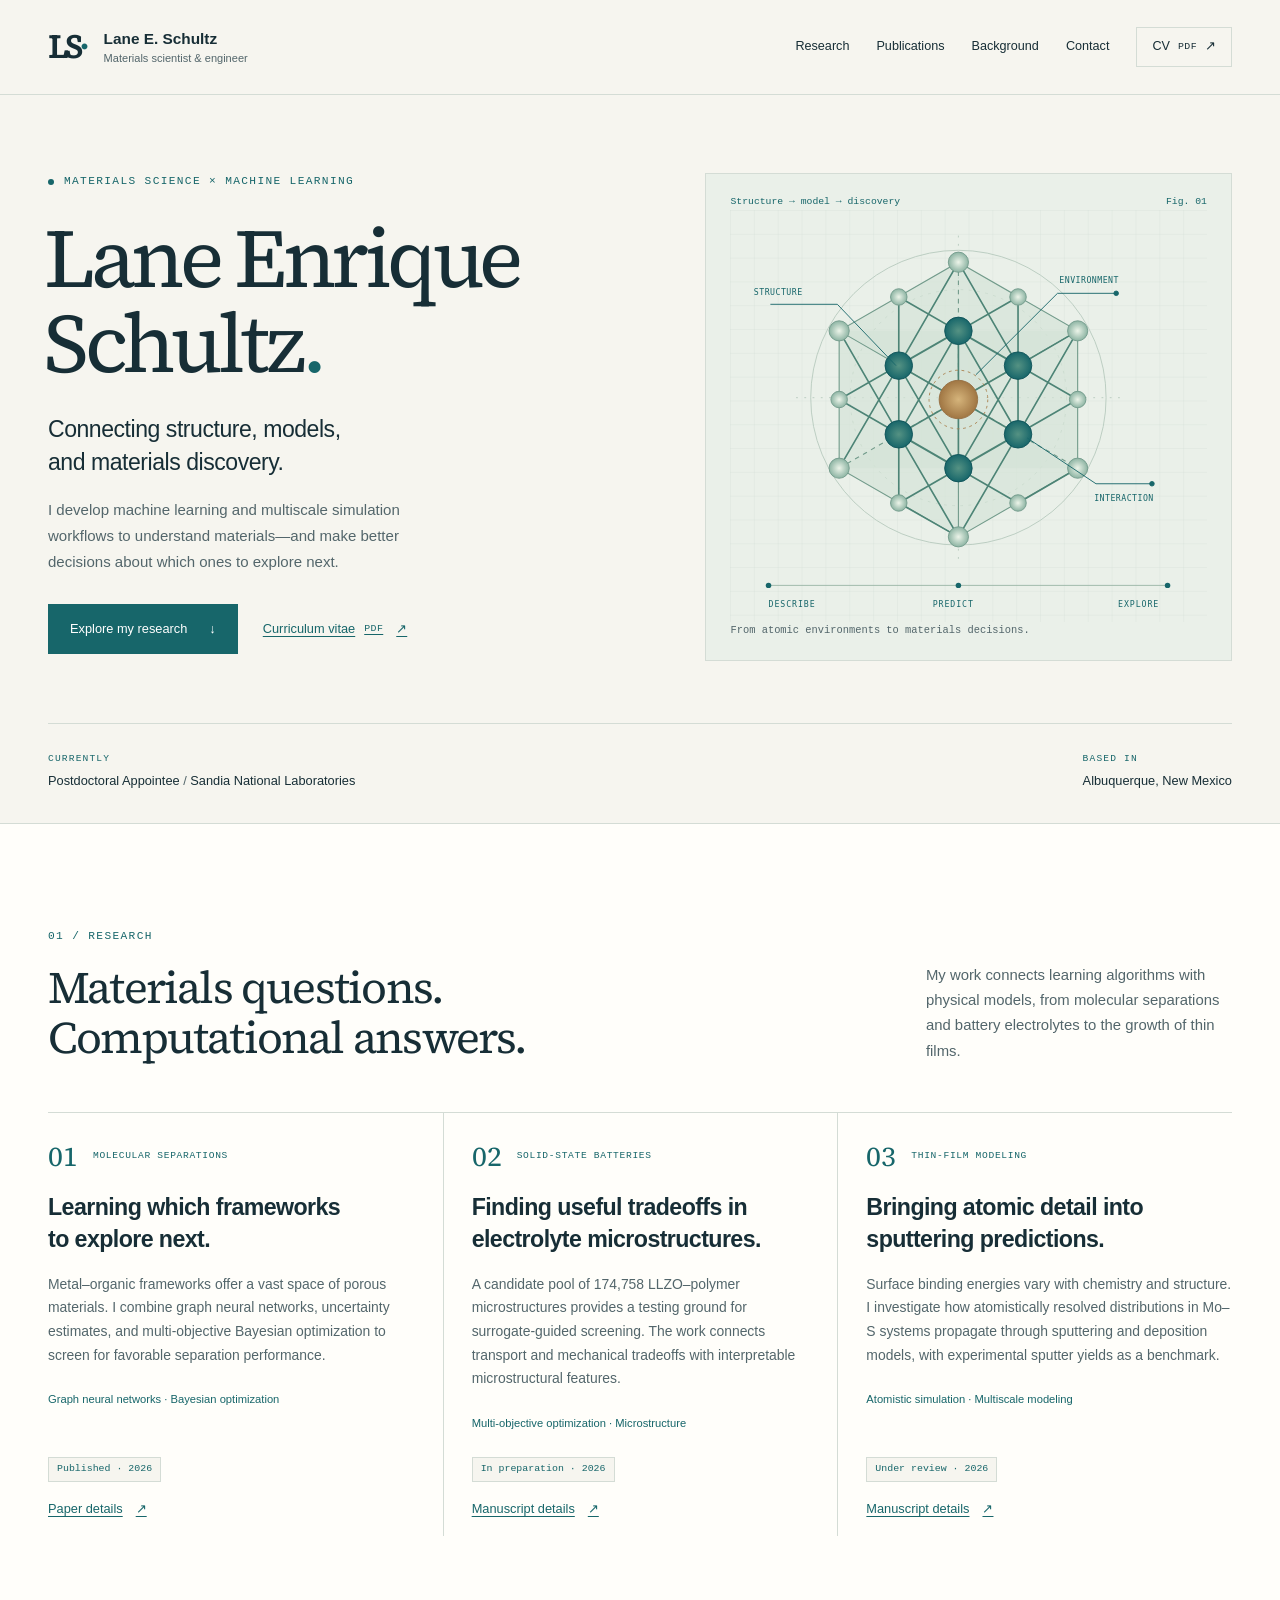
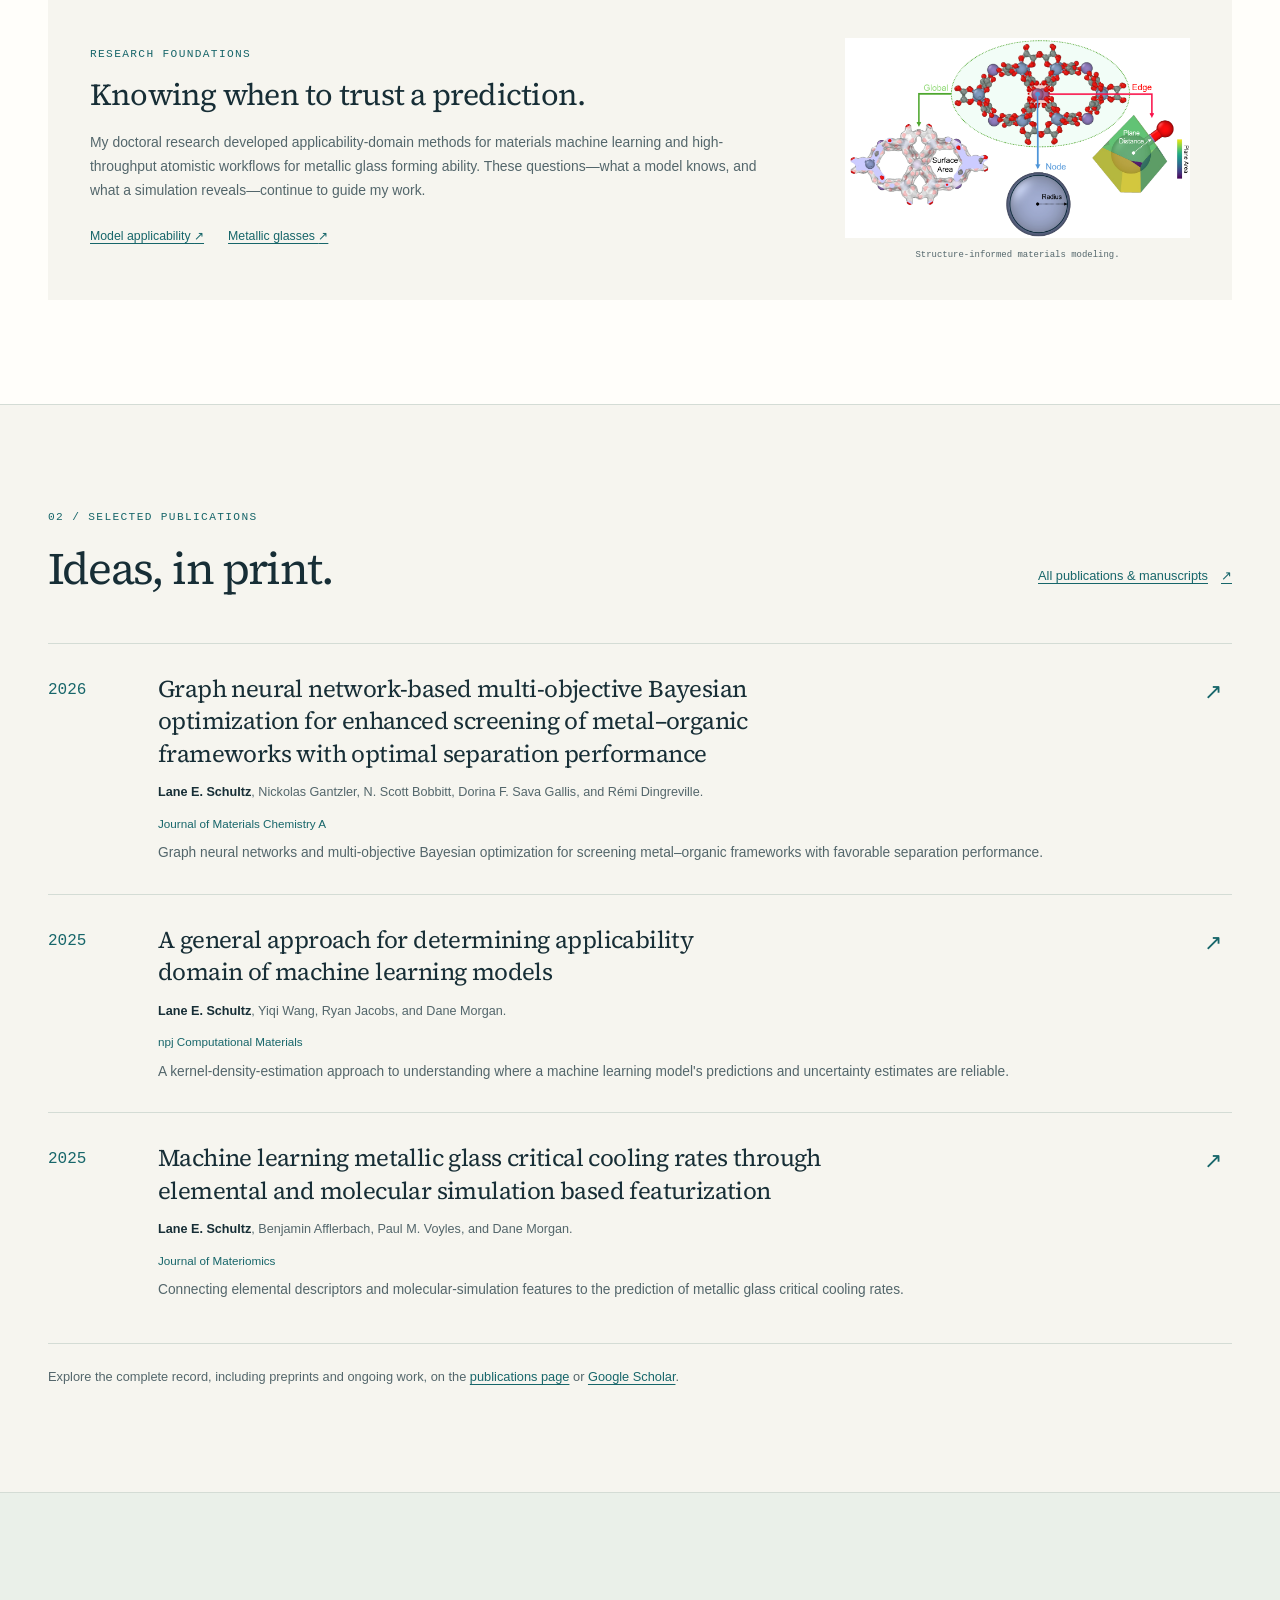
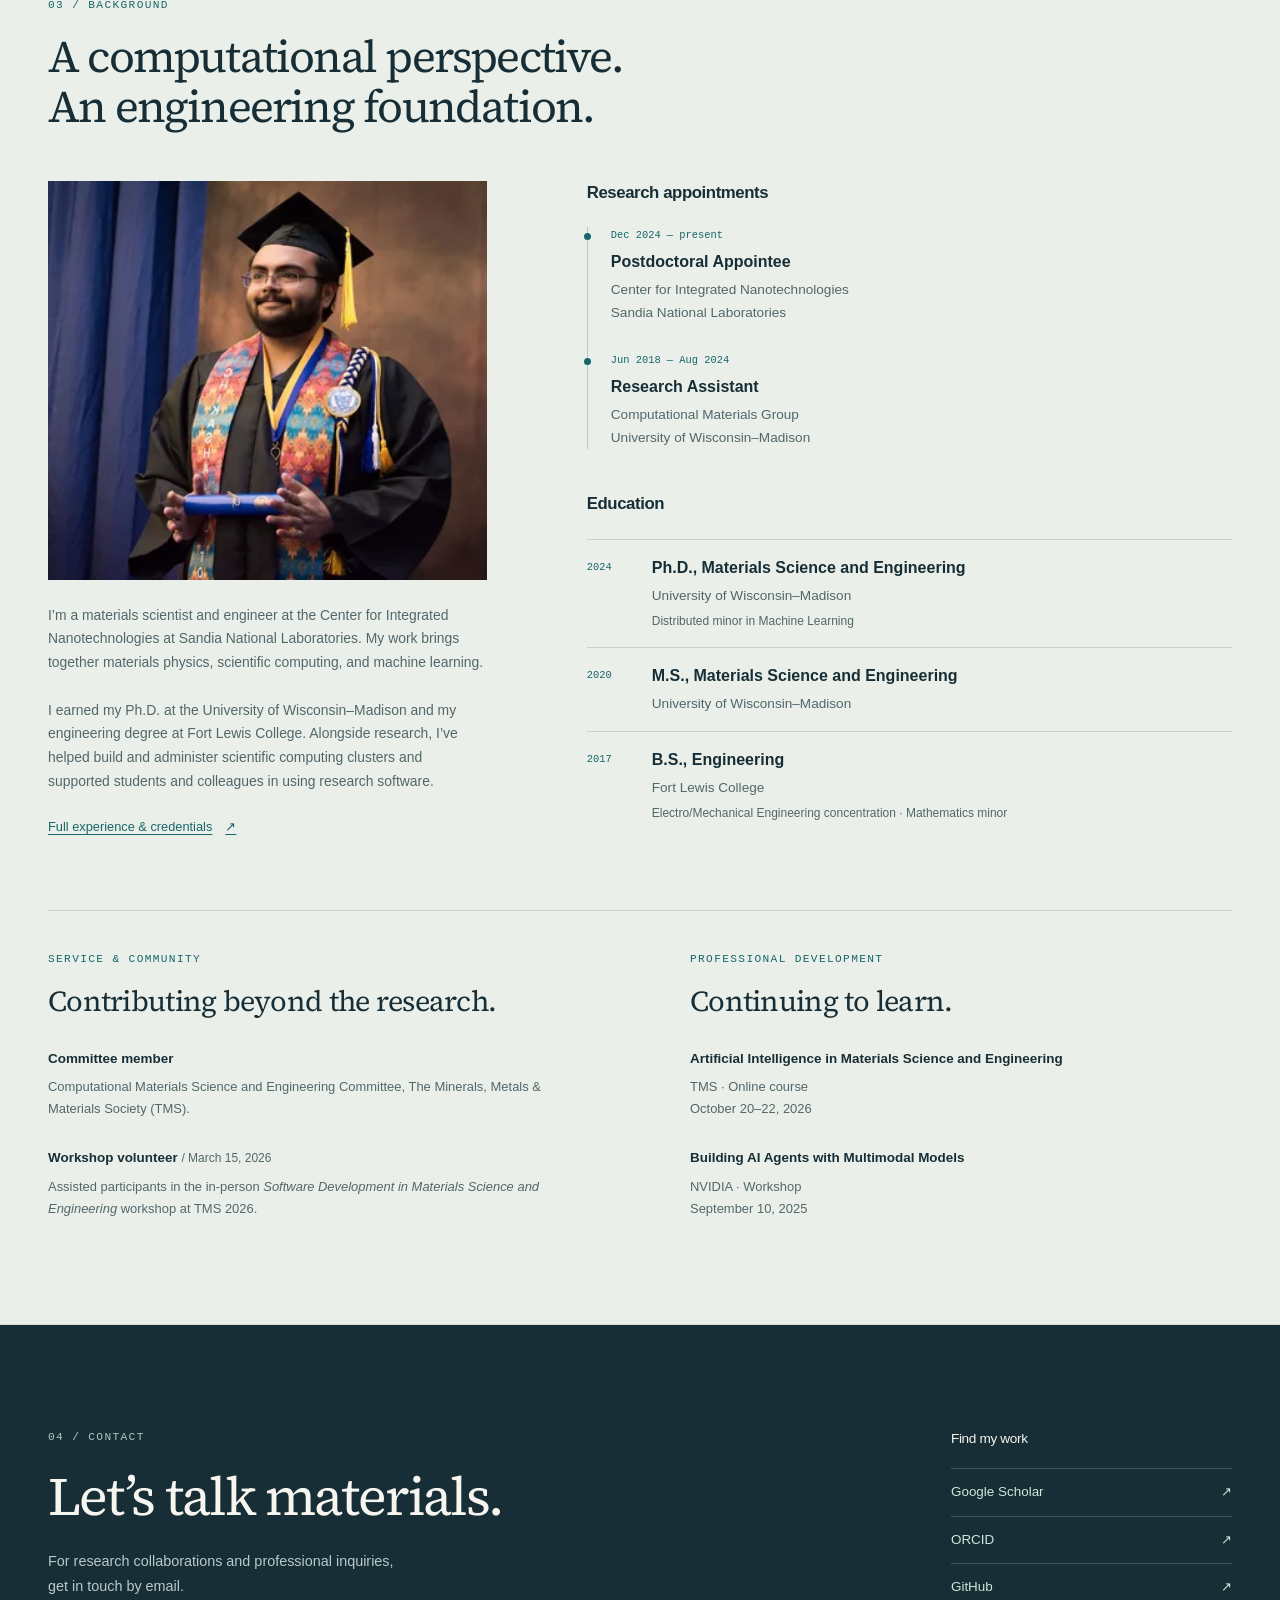
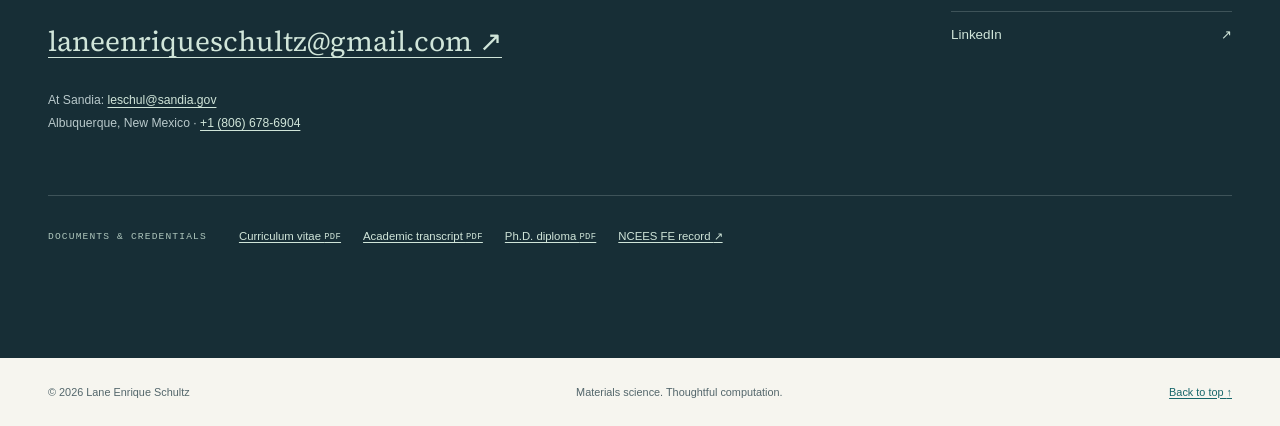
==== commit 757f6052: "Changed a figure" ====
--- a/index.html
+++ b/index.html
@@ -116,7 +116,7 @@
         </div>
         <div class="foundations">
           <div class="foundation-copy"><p class="eyebrow">Research foundations</p><h3>Knowing when to trust a prediction.</h3><p>My doctoral research developed applicability-domain methods for materials machine learning and high-throughput atomistic workflows for metallic glass forming ability. These questions—what a model knows, and what a simulation reveals—continue to guide my work.</p><div class="inline-links"><a href="/publications/#schultz_kde_2024">Model applicability <span aria-hidden="true">↗</span></a><a href="/publications/#schultz_potentials_2024">Metallic glasses <span aria-hidden="true">↗</span></a></div></div>
-          <figure class="foundation-figure"><picture><source srcset="/assets/img/metallic-glass.webp" type="image/webp"><img src="/img/metallic_glass.png" width="640" height="480" loading="lazy" decoding="async" alt="Atomistic configuration of a metallic glass, with different atomic species represented by colored spheres."></picture><figcaption>Structure-informed materials modeling.</figcaption></figure>
+          <figure class="foundation-figure"><picture><source srcset="/assets/img/graph.webp" type="image/webp"><img src="/img/graph.png" width="640" height="480" loading="lazy" decoding="async" alt="Atomistic graph of a metal organic framework, with different atomic species represented by colored spheres."></picture><figcaption>Structure-informed materials modeling.</figcaption></figure>
         </div>
       </div>
     </section>
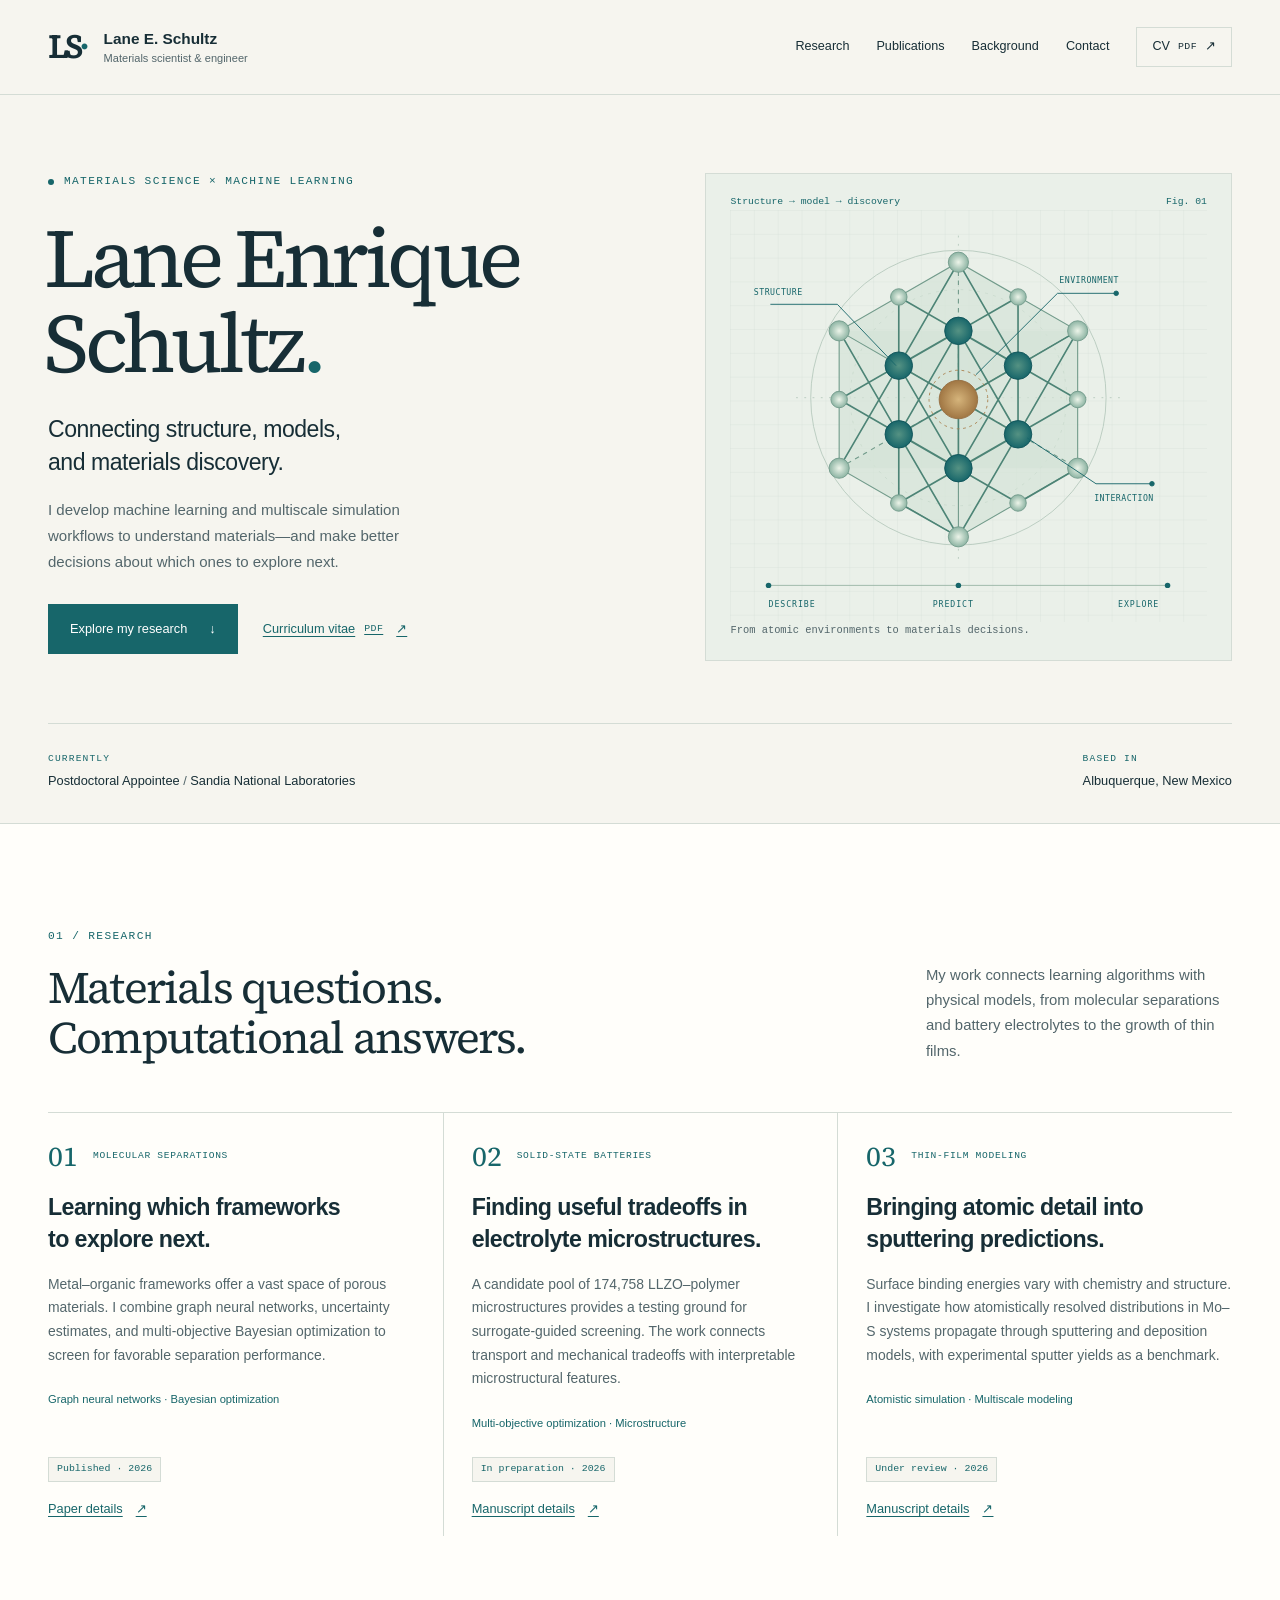
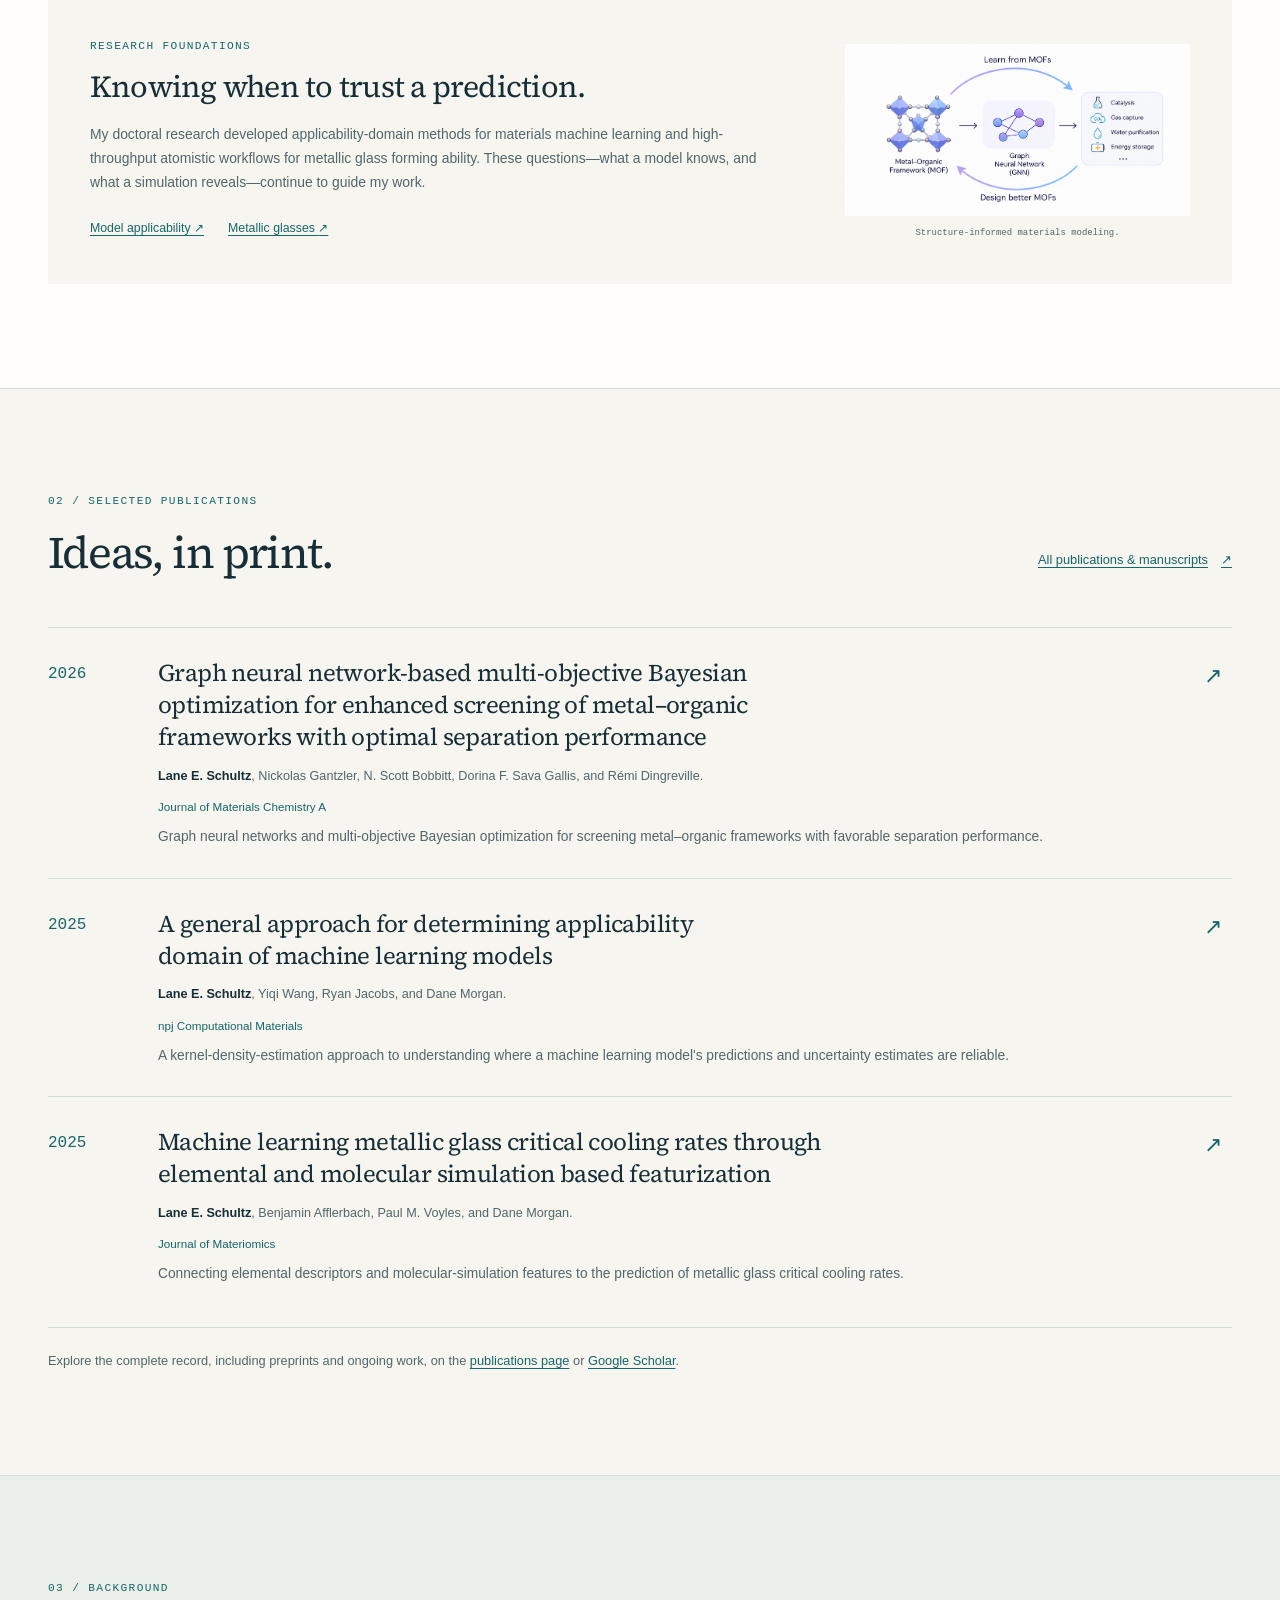
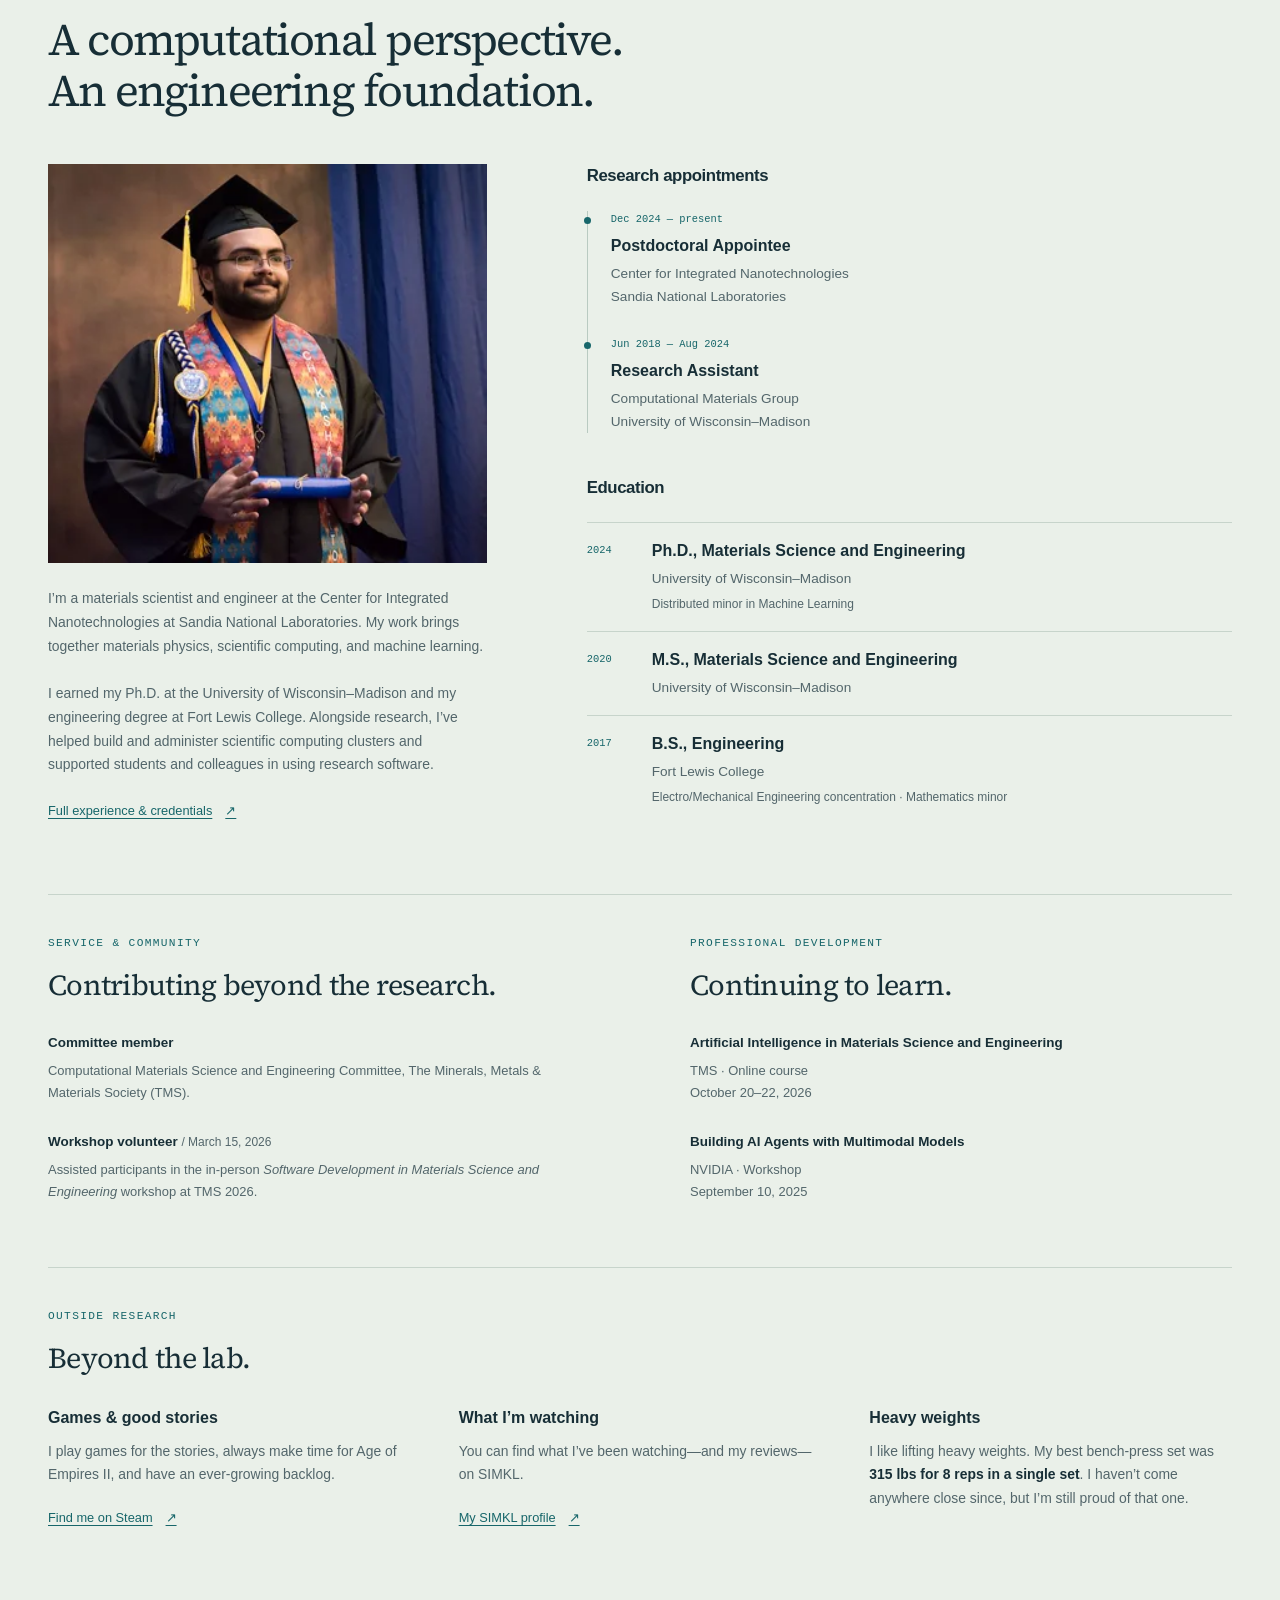
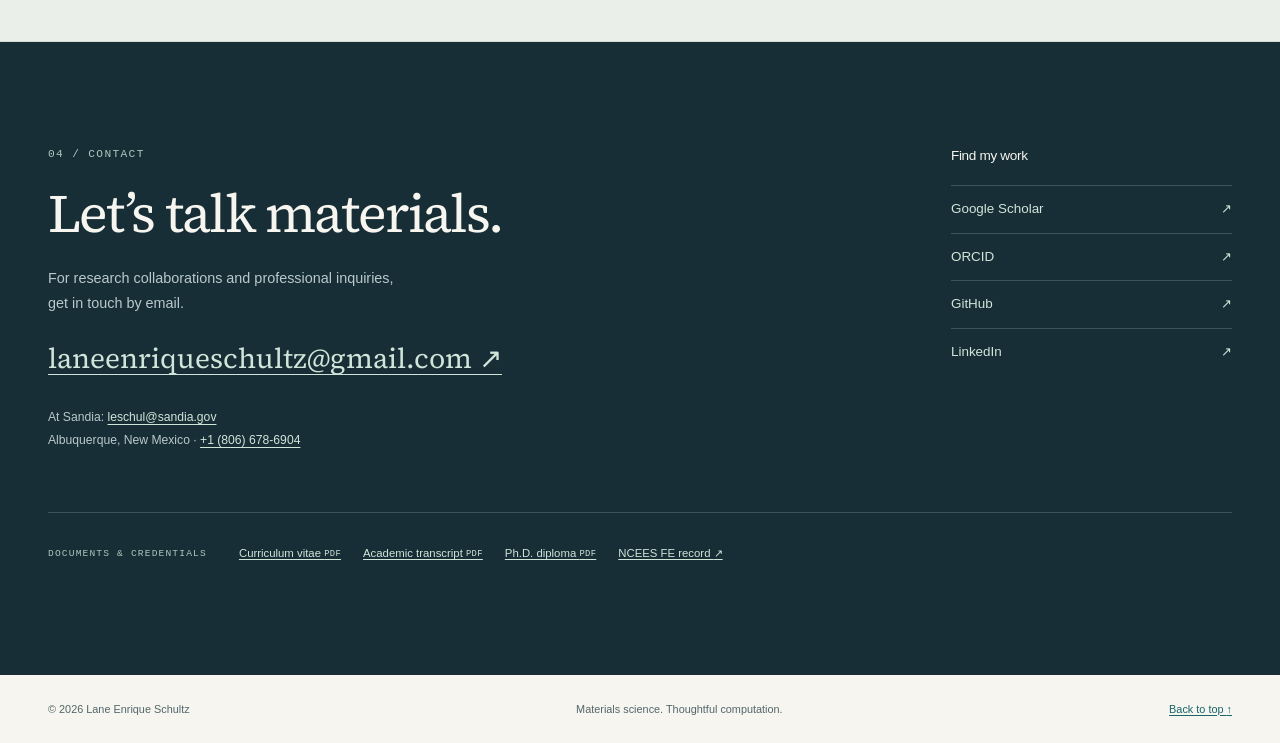
==== commit d5f7a3cc: "Now personal descrition" ====
--- a/index.html
+++ b/index.html
@@ -182,6 +182,26 @@
           <div><p class="eyebrow">Service &amp; community</p><h3>Contributing beyond the research.</h3><ul class="plain-list"><li><strong>Committee member</strong><p>Computational Materials Science and Engineering Committee, The Minerals, Metals &amp; Materials Society (TMS).</p></li><li><strong>Workshop volunteer <span class="detail">/ March 15, 2026</span></strong><p>Assisted participants in the in-person <em>Software Development in Materials Science and Engineering</em> workshop at TMS 2026.</p></li></ul></div>
           <div><p class="eyebrow">Professional development</p><h3>Continuing to learn.</h3><ul class="plain-list"><li><strong>Artificial Intelligence in Materials Science and Engineering</strong><p>TMS · Online course<br><time datetime="2026-10-20">October 20</time>–<time datetime="2026-10-22">22, 2026</time></p></li><li><strong>Building AI Agents with Multimodal Models</strong><p>NVIDIA · Workshop<br><time datetime="2025-09-10">September 10, 2025</time></p></li></ul></div>
         </div>
+        <section id="personal" class="personal-section" aria-labelledby="personal-heading">
+          <p class="eyebrow">Outside research</p>
+          <h3 id="personal-heading">Beyond the lab.</h3>
+          <div class="personal-grid">
+            <div>
+              <h4>Games &amp; good stories</h4>
+              <p>I play games for the stories, always make time for Age of Empires II, and have an ever-growing backlog.</p>
+              <a class="text-link" href="https://steamcommunity.com/id/love_all_sciences/">Find me on Steam <span aria-hidden="true">↗</span></a>
+            </div>
+            <div>
+              <h4>What I’m watching</h4>
+              <p>You can find what I’ve been watching—and my reviews—on SIMKL.</p>
+              <a class="text-link" href="https://simkl.com/7092114/">My SIMKL profile <span aria-hidden="true">↗</span></a>
+            </div>
+            <div>
+              <h4>Heavy weights</h4>
+              <p>I like lifting heavy weights. My best bench-press set was <strong>315 lbs for 8 reps in a single set</strong>. I haven’t come anywhere close since, but I’m still proud of that one.</p>
+            </div>
+          </div>
+        </section>
       </div>
     </section>
 
--- a/assets/css/site.css
+++ b/assets/css/site.css
@@ -142,12 +142,18 @@
 .education-list .timeline-date { margin-top: 3px; }
 .education-list .detail { font-size: 0.75rem; }
 .community-grid { display: grid; grid-template-columns: 1fr 1fr; gap: 100px; border-top: 1px solid #c7d4cb; margin-top: 64px; padding-top: 40px; }
-.community-grid h3 { font-family: var(--serif); font-size: 1.8rem; font-weight: 400; margin-top: 12px; }
+.community-grid h3, .personal-section > h3 { font-family: var(--serif); font-size: 1.8rem; font-weight: 400; margin-top: 12px; }
 .plain-list { list-style: none; padding: 0; margin: 23px 0 0; }
 .plain-list li + li { margin-top: 23px; }
 .plain-list strong { font-size: 0.84rem; font-weight: 600; }
 .plain-list p { font-size: 0.81rem; color: var(--muted); margin-top: 5px; }
 .plain-list .detail { font-size: 0.75rem; }
+
+.personal-section { border-top: 1px solid #c7d4cb; margin-top: 64px; padding-top: 40px; }
+.personal-grid { display: grid; grid-template-columns: repeat(3, minmax(0, 1fr)); gap: 48px; margin-top: 27px; }
+.personal-grid p { font-size: 0.87rem; color: var(--muted); margin-top: 10px; }
+.personal-grid strong { color: var(--ink); font-weight: 600; }
+.personal-grid .text-link { margin-top: 12px; }
 
 .contact-section { background: var(--ink); color: var(--paper); }
 .contact-section .eyebrow { color: #afc7bd; margin-bottom: 19px; }
@@ -236,6 +242,7 @@
   .foundations { gap: 25px; padding: 30px; grid-template-columns: 1.5fr 0.8fr; }
   .background-grid { grid-template-columns: 0.9fr 1.2fr; gap: 38px; }
   .community-grid { gap: 40px; }
+  .personal-grid { gap: 28px; }
   .contact-grid { grid-template-columns: 1fr 0.4fr; gap: 35px; }
   .footer-inner > p:nth-child(2) { display: none; }
 }
@@ -285,7 +292,9 @@
   .background-grid, .community-grid { grid-template-columns: 1fr; gap: 42px; }
   .profile img { aspect-ratio: 1.35; max-height: 380px; object-position: 50% 35%; }
   .profile > p { font-size: 0.9rem; }
-  .community-grid { margin-top: 40px; padding-top: 35px; }
+  .community-grid, .personal-section { margin-top: 40px; padding-top: 35px; }
+  .personal-grid { grid-template-columns: 1fr; }
+  .personal-grid p { font-size: 0.9rem; }
   .contact-grid { grid-template-columns: 1fr; gap: 40px; }
   .contact-links { max-width: 400px; }
   .contact-email { font-size: clamp(1.08rem, 4.4vw, 1.7rem); }
@@ -331,8 +340,8 @@
   .research-project h3 { font-size: 15pt; }
   .contact-section { background: white; color: black; }
   .contact-section a, .contact-section .eyebrow, .contact-section .work-contact, .contact-section h2 + p { color: #174c4f; }
-  .hero-context, .community-grid, .foundations { margin-top: 25px; }
-  .publication-entry, .selected-publication, .timeline li, .education-list li { break-inside: avoid; }
+  .hero-context, .community-grid, .personal-section, .foundations { margin-top: 25px; }
+  .publication-entry, .selected-publication, .timeline li, .education-list li, .personal-grid > div { break-inside: avoid; }
   .archive-section + .archive-section { margin-top: 25px; }
   .profile img { max-height: 200px; }
   .button { background: white; color: black; border-color: black; }
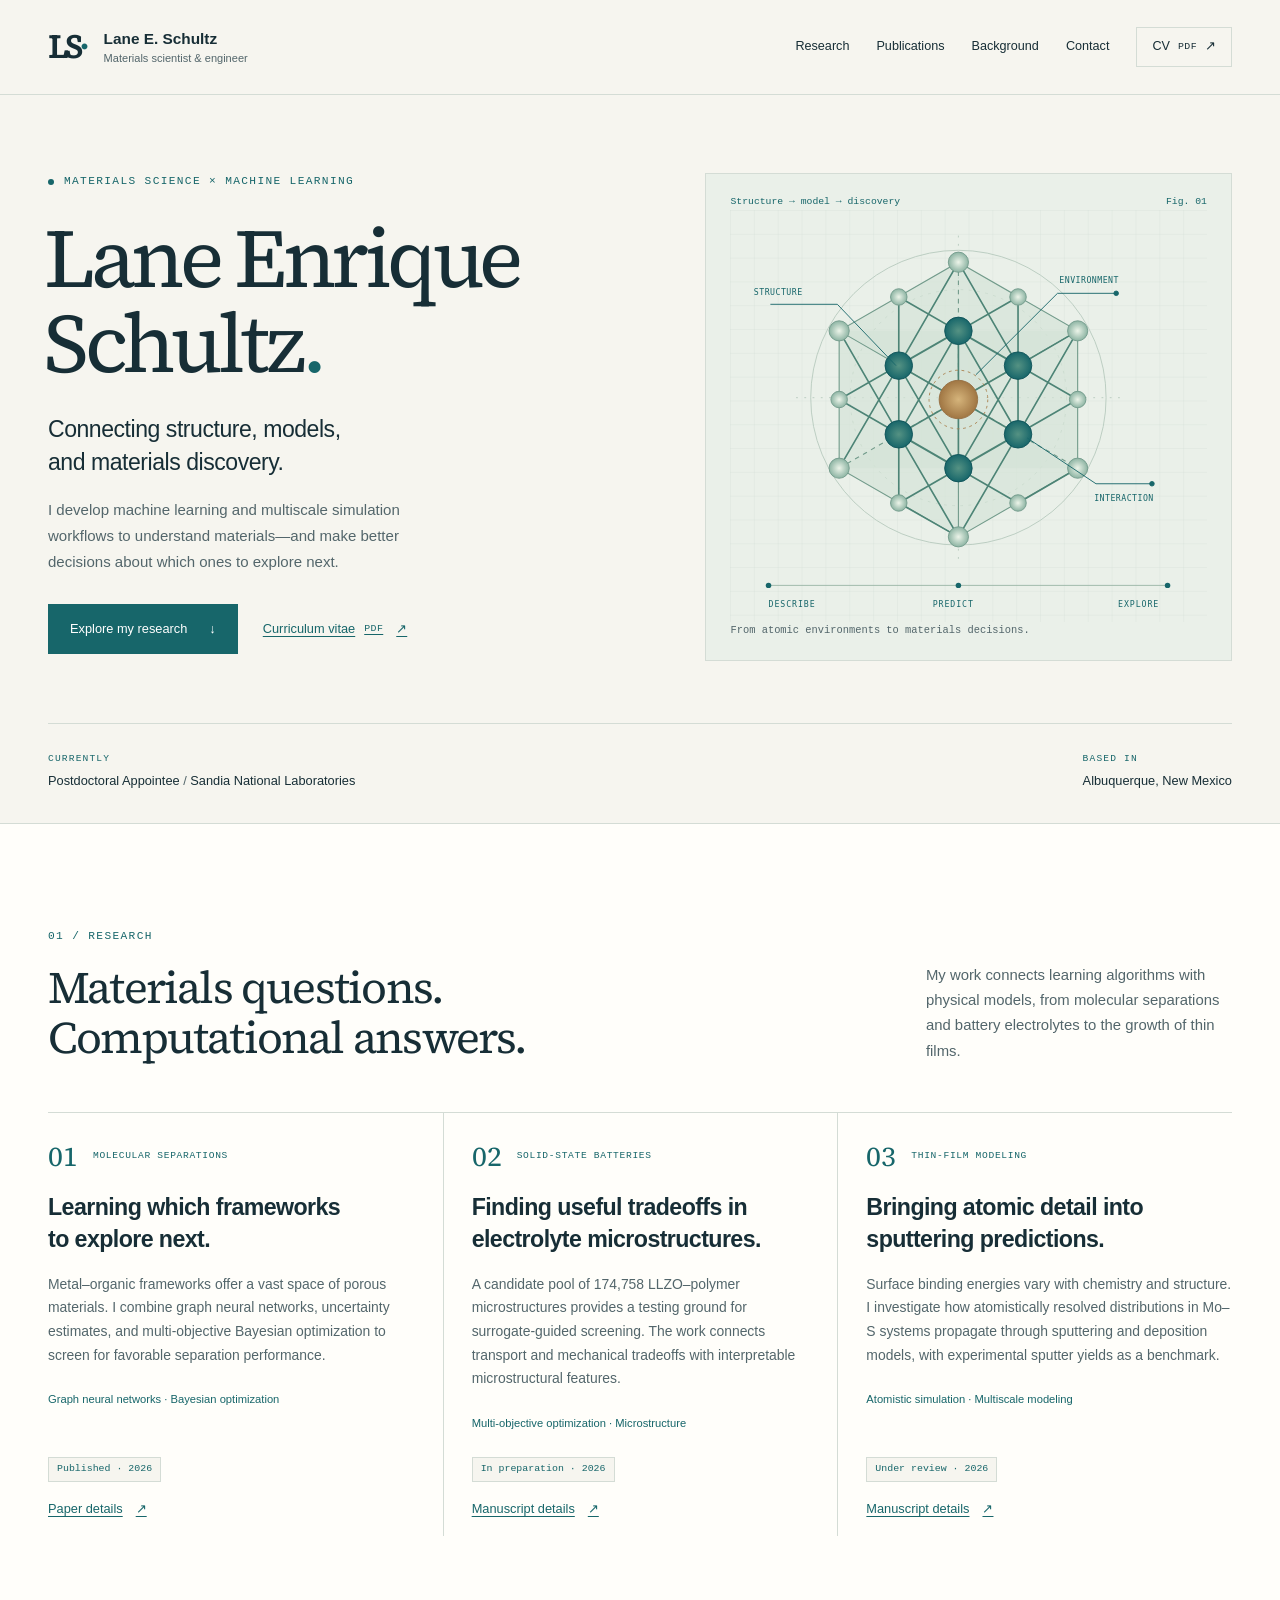
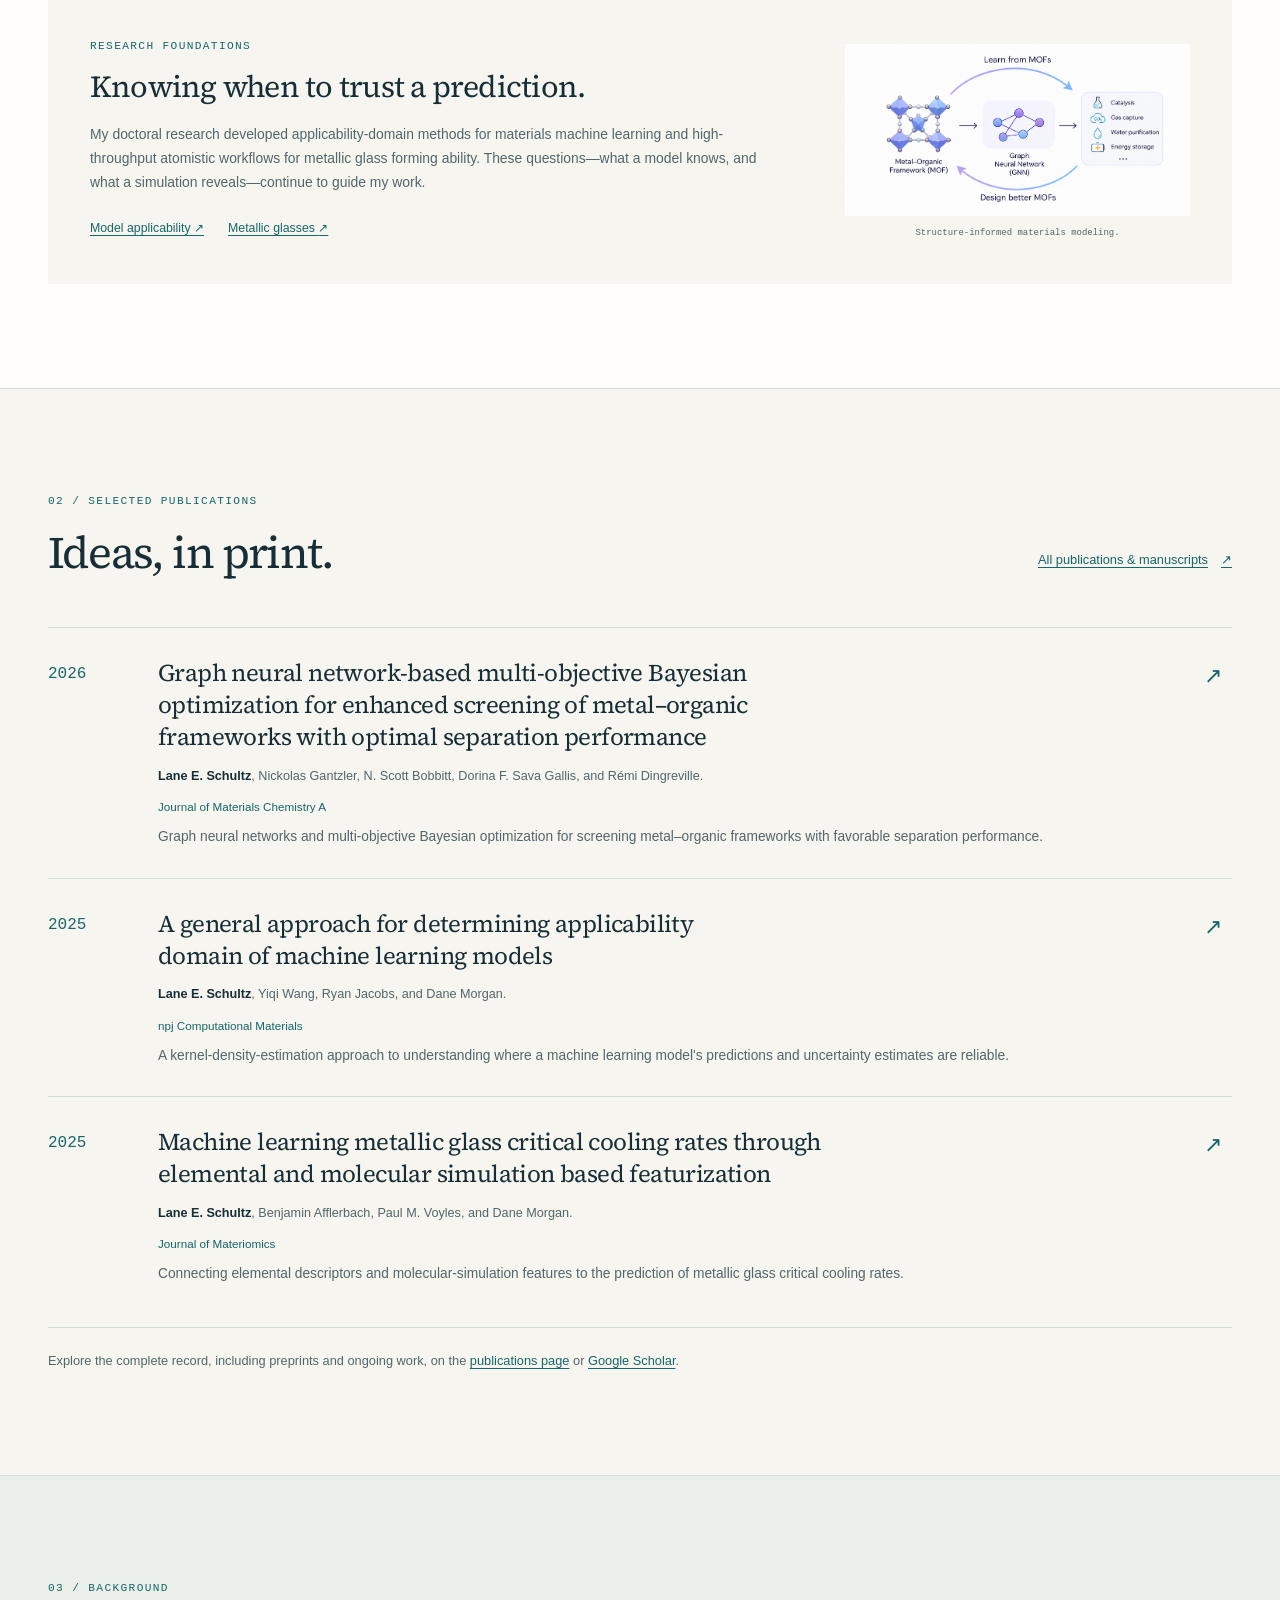
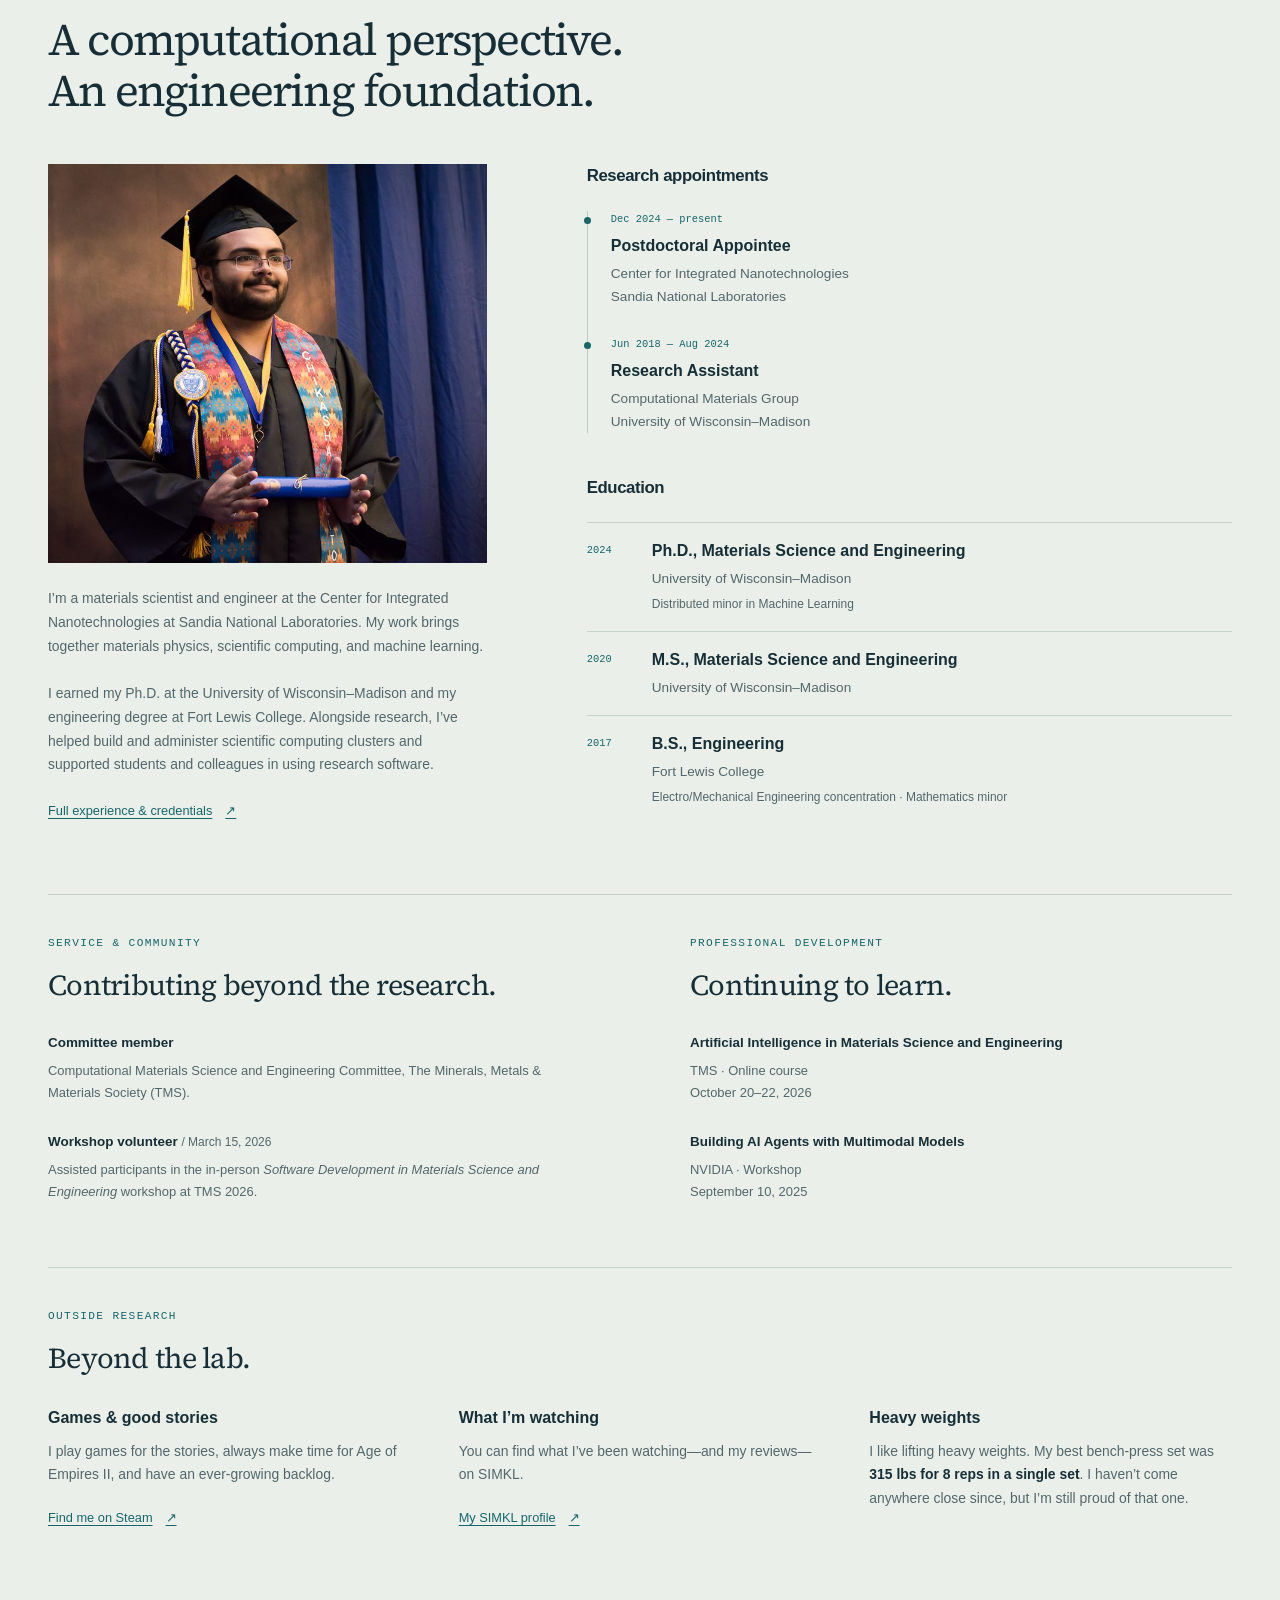
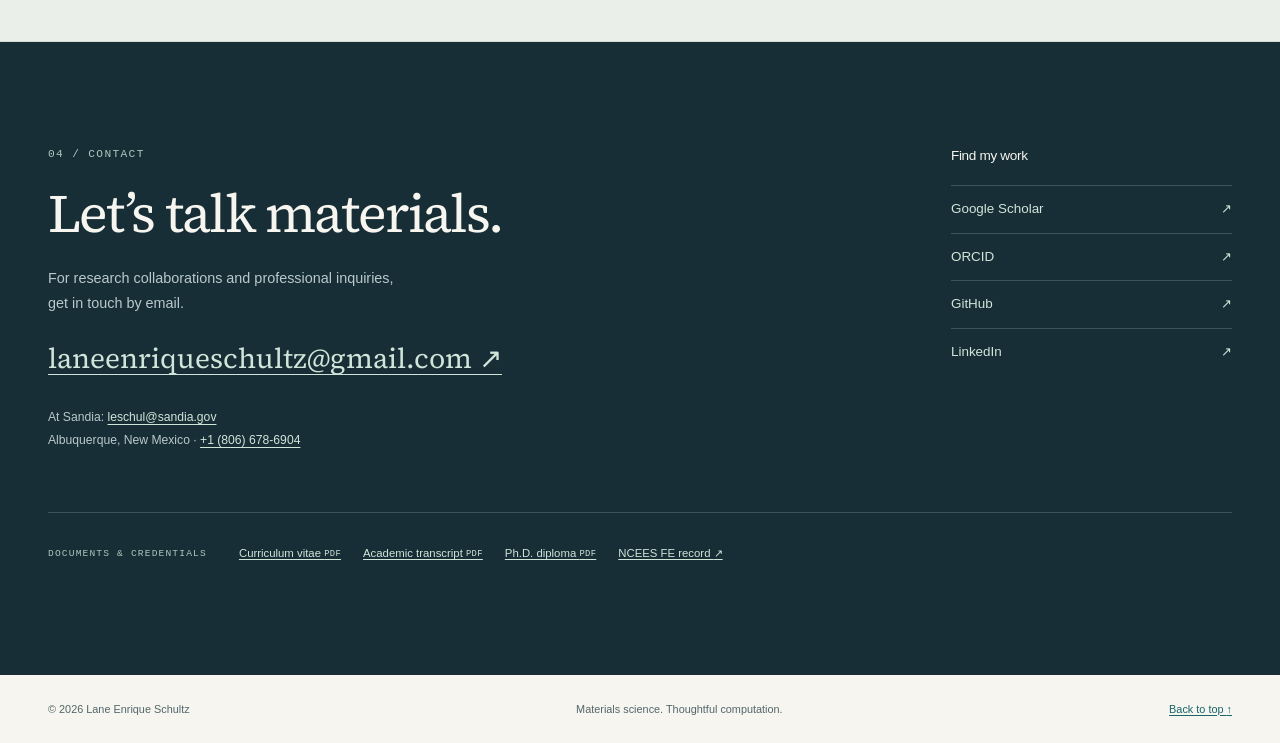
==== commit 4aecdd46: "Upated site to provide personal background" ====
--- a/index.html
+++ b/index.html
@@ -159,7 +159,7 @@
         <div class="section-heading"><div><p class="eyebrow">03 / Background</p><h2 id="background-heading">A computational perspective.<br>An engineering foundation.</h2></div></div>
         <div id="about" class="background-grid">
           <div class="profile">
-            <picture><source srcset="/assets/img/profile-480.webp 480w, /assets/img/profile-800.webp 800w" sizes="(max-width: 720px) 90vw, 340px" type="image/webp"><img src="/img/profile.png" width="1000" height="667" alt="Lane Schultz at graduation, wearing academic regalia." loading="lazy" decoding="async"></picture>
+            <img src="/img/profile.png" width="1000" height="667" alt="Lane Schultz at graduation, wearing academic regalia." loading="lazy" decoding="async">
             <p>I’m a materials scientist and engineer at the Center for Integrated Nanotechnologies at Sandia National Laboratories. My work brings together materials physics, scientific computing, and machine learning.</p>
             <p>I earned my Ph.D. at the University of Wisconsin–Madison and my engineering degree at Fort Lewis College. Alongside research, I’ve helped build and administer scientific computing clusters and supported students and colleagues in using research software.</p>
             <a class="text-link" href="/curriculum_vitae/cv_full_leschultz.pdf">Full experience &amp; credentials <span aria-hidden="true">↗</span></a>
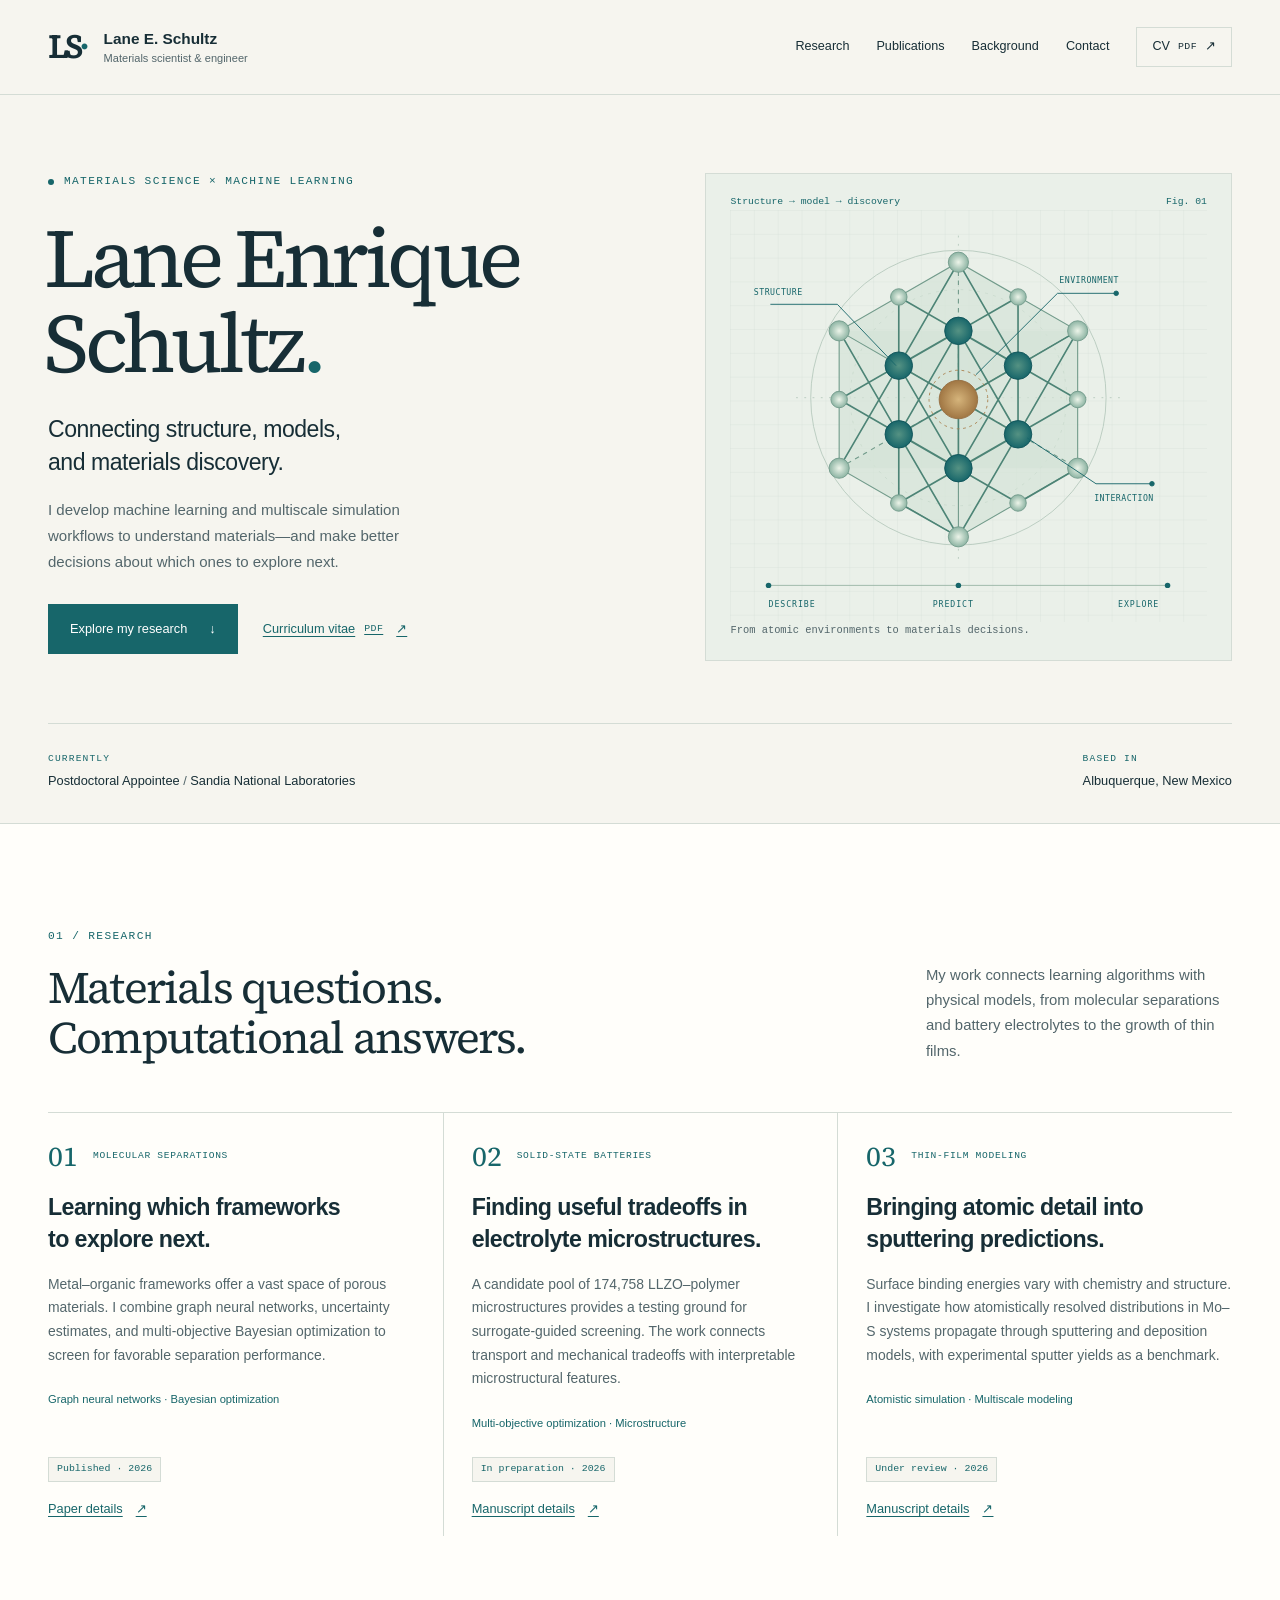
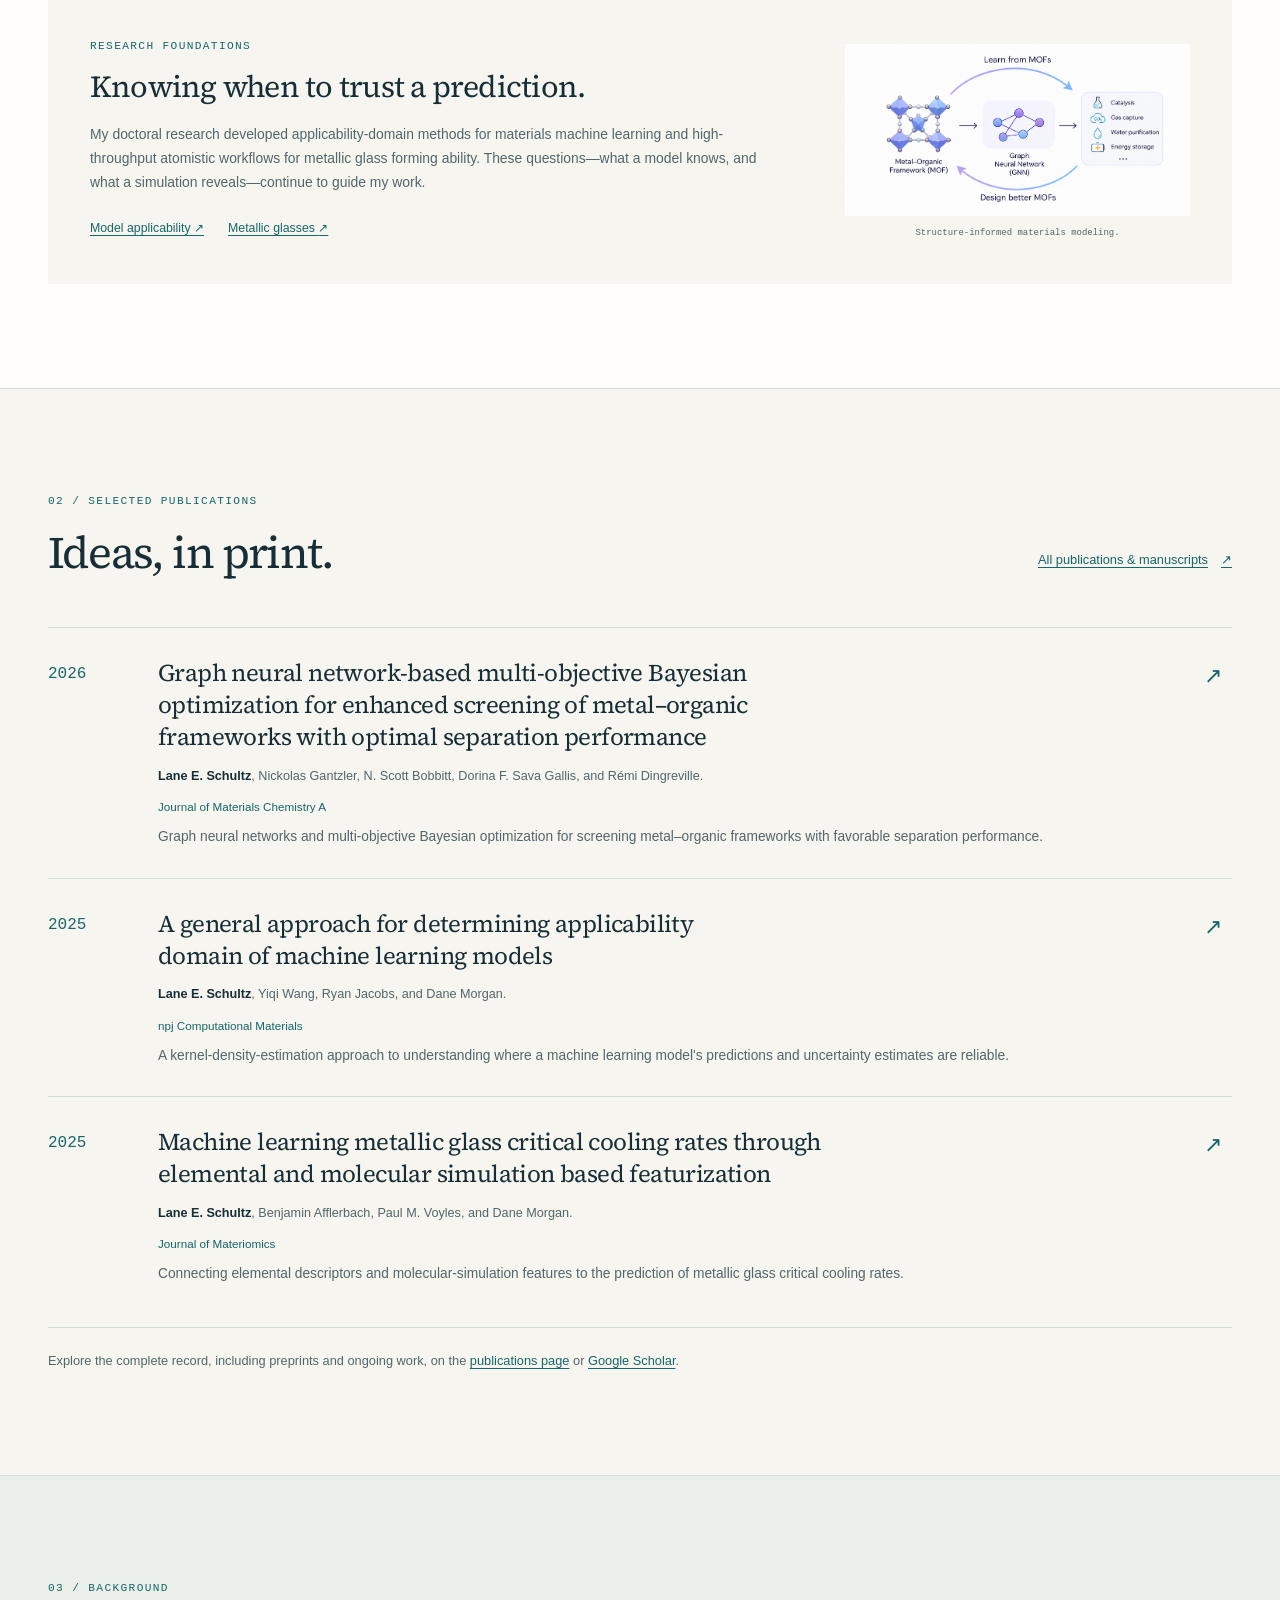
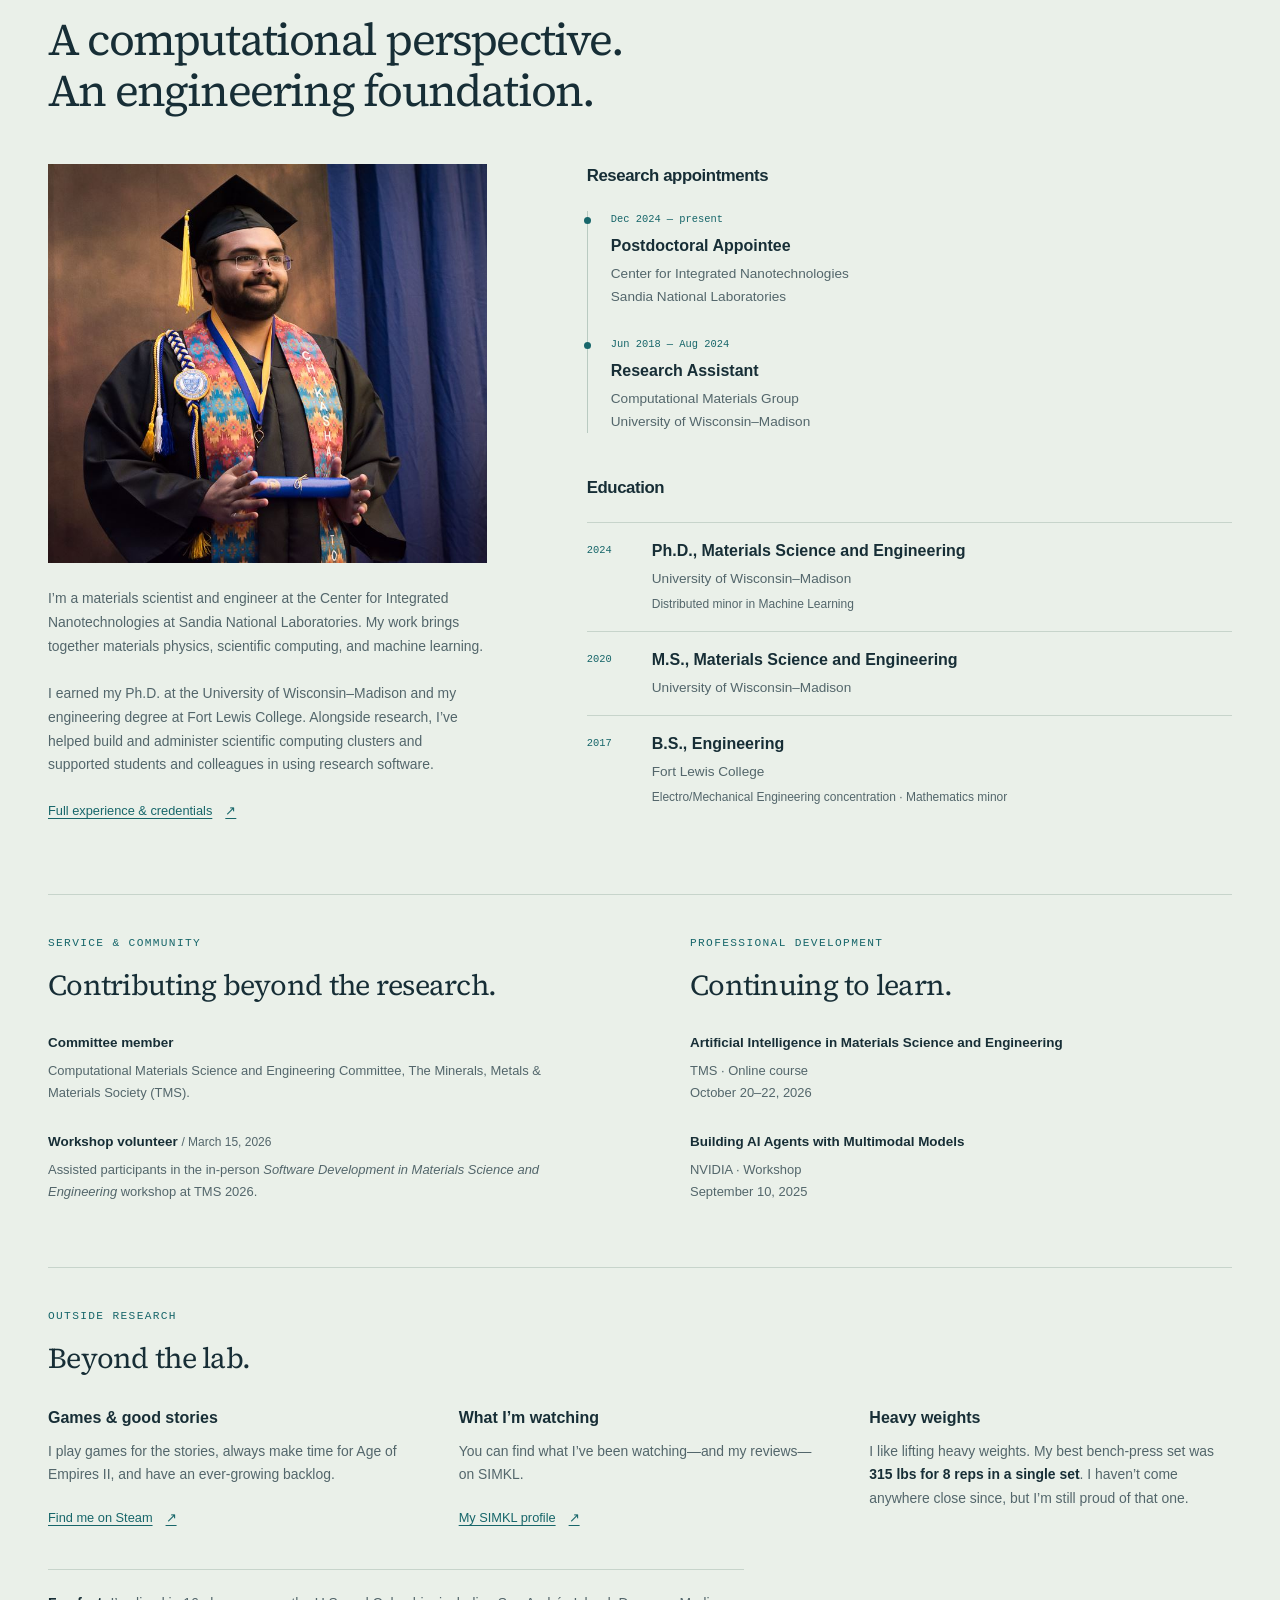
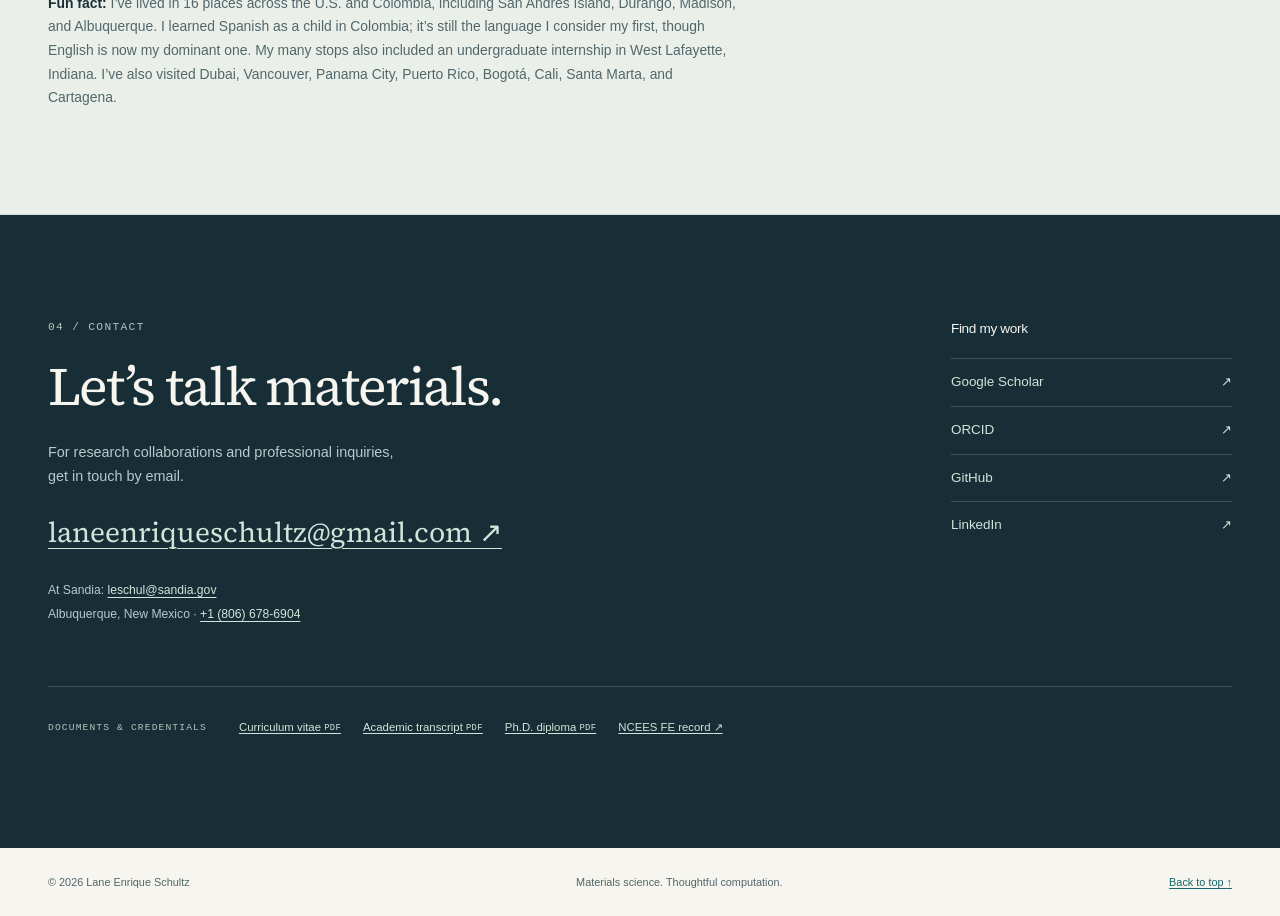
==== commit f8a1f27c: "Now added fun fact" ====
--- a/index.html
+++ b/index.html
@@ -201,6 +201,7 @@
               <p>I like lifting heavy weights. My best bench-press set was <strong>315 lbs for 8 reps in a single set</strong>. I haven’t come anywhere close since, but I’m still proud of that one.</p>
             </div>
           </div>
+          <p class="personal-fun-fact"><strong>Fun fact:</strong> I’ve lived in 16 places across the U.S. and Colombia, including San Andrés Island, Durango, Madison, and Albuquerque. I learned Spanish as a child in Colombia; it’s still the language I consider my first, though English is now my dominant one. My many stops also included an undergraduate internship in West Lafayette, Indiana. I’ve also visited Dubai, Vancouver, Panama City, Puerto Rico, Bogotá, Cali, Santa Marta, and Cartagena.</p>
         </section>
       </div>
     </section>
--- a/assets/css/site.css
+++ b/assets/css/site.css
@@ -154,6 +154,8 @@
 .personal-grid p { font-size: 0.87rem; color: var(--muted); margin-top: 10px; }
 .personal-grid strong { color: var(--ink); font-weight: 600; }
 .personal-grid .text-link { margin-top: 12px; }
+.personal-fun-fact { border-top: 1px solid #c7d4cb; color: var(--muted); font-size: 0.87rem; margin-top: 32px; padding-top: 22px; max-width: 90ch; }
+.personal-fun-fact strong { color: var(--ink); font-weight: 600; }
 
 .contact-section { background: var(--ink); color: var(--paper); }
 .contact-section .eyebrow { color: #afc7bd; margin-bottom: 19px; }
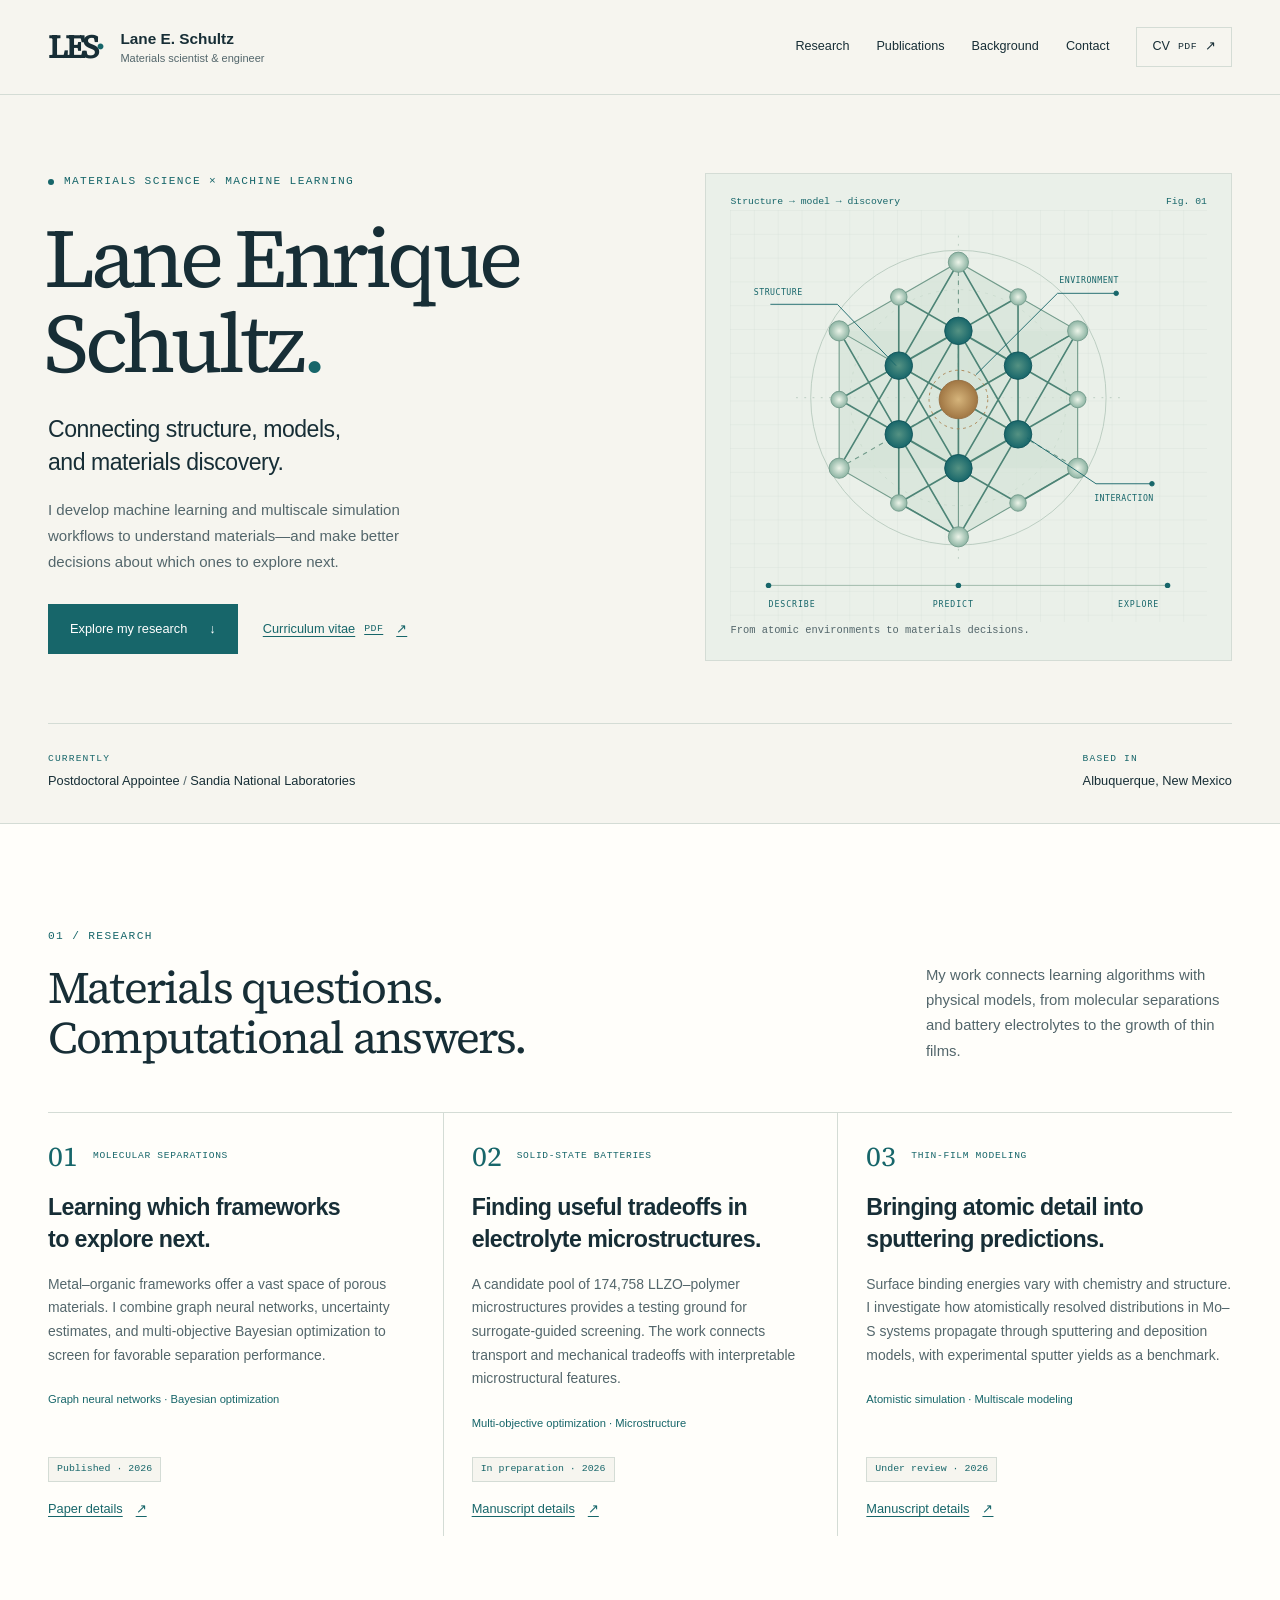
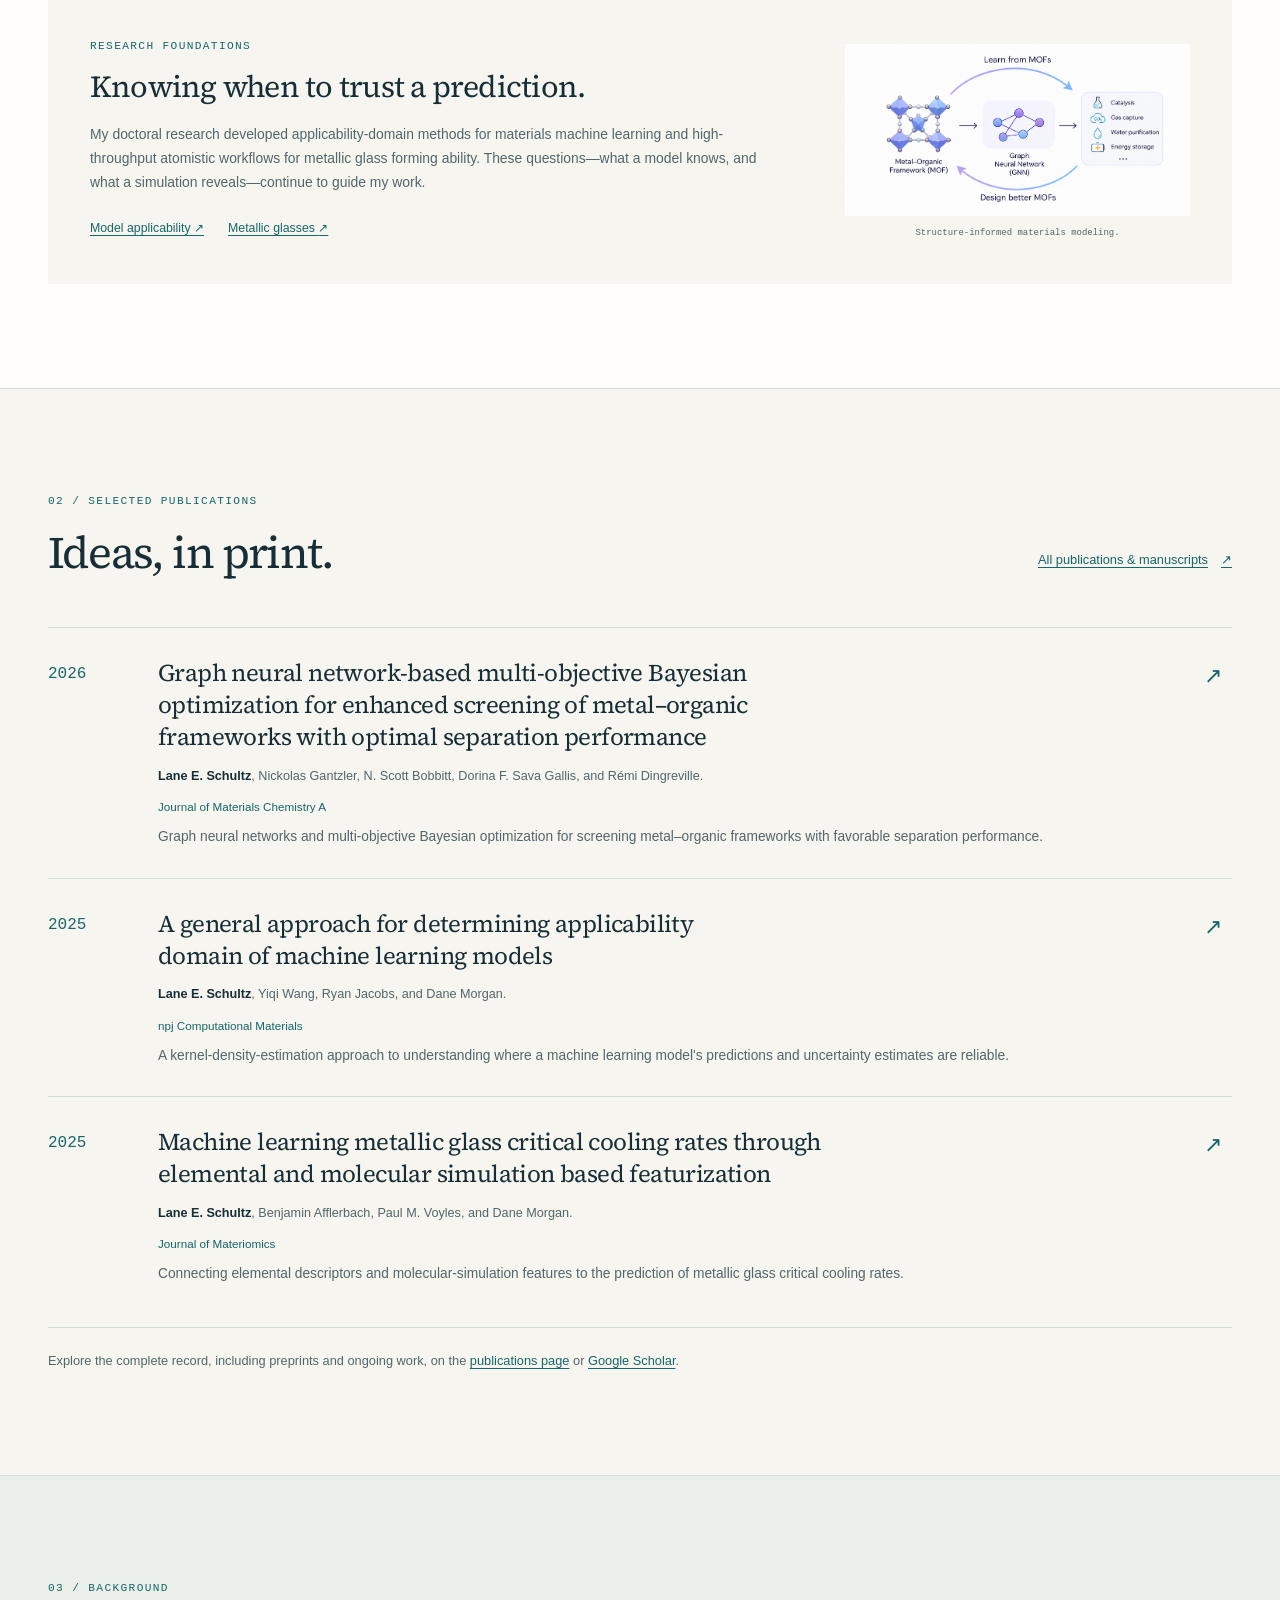
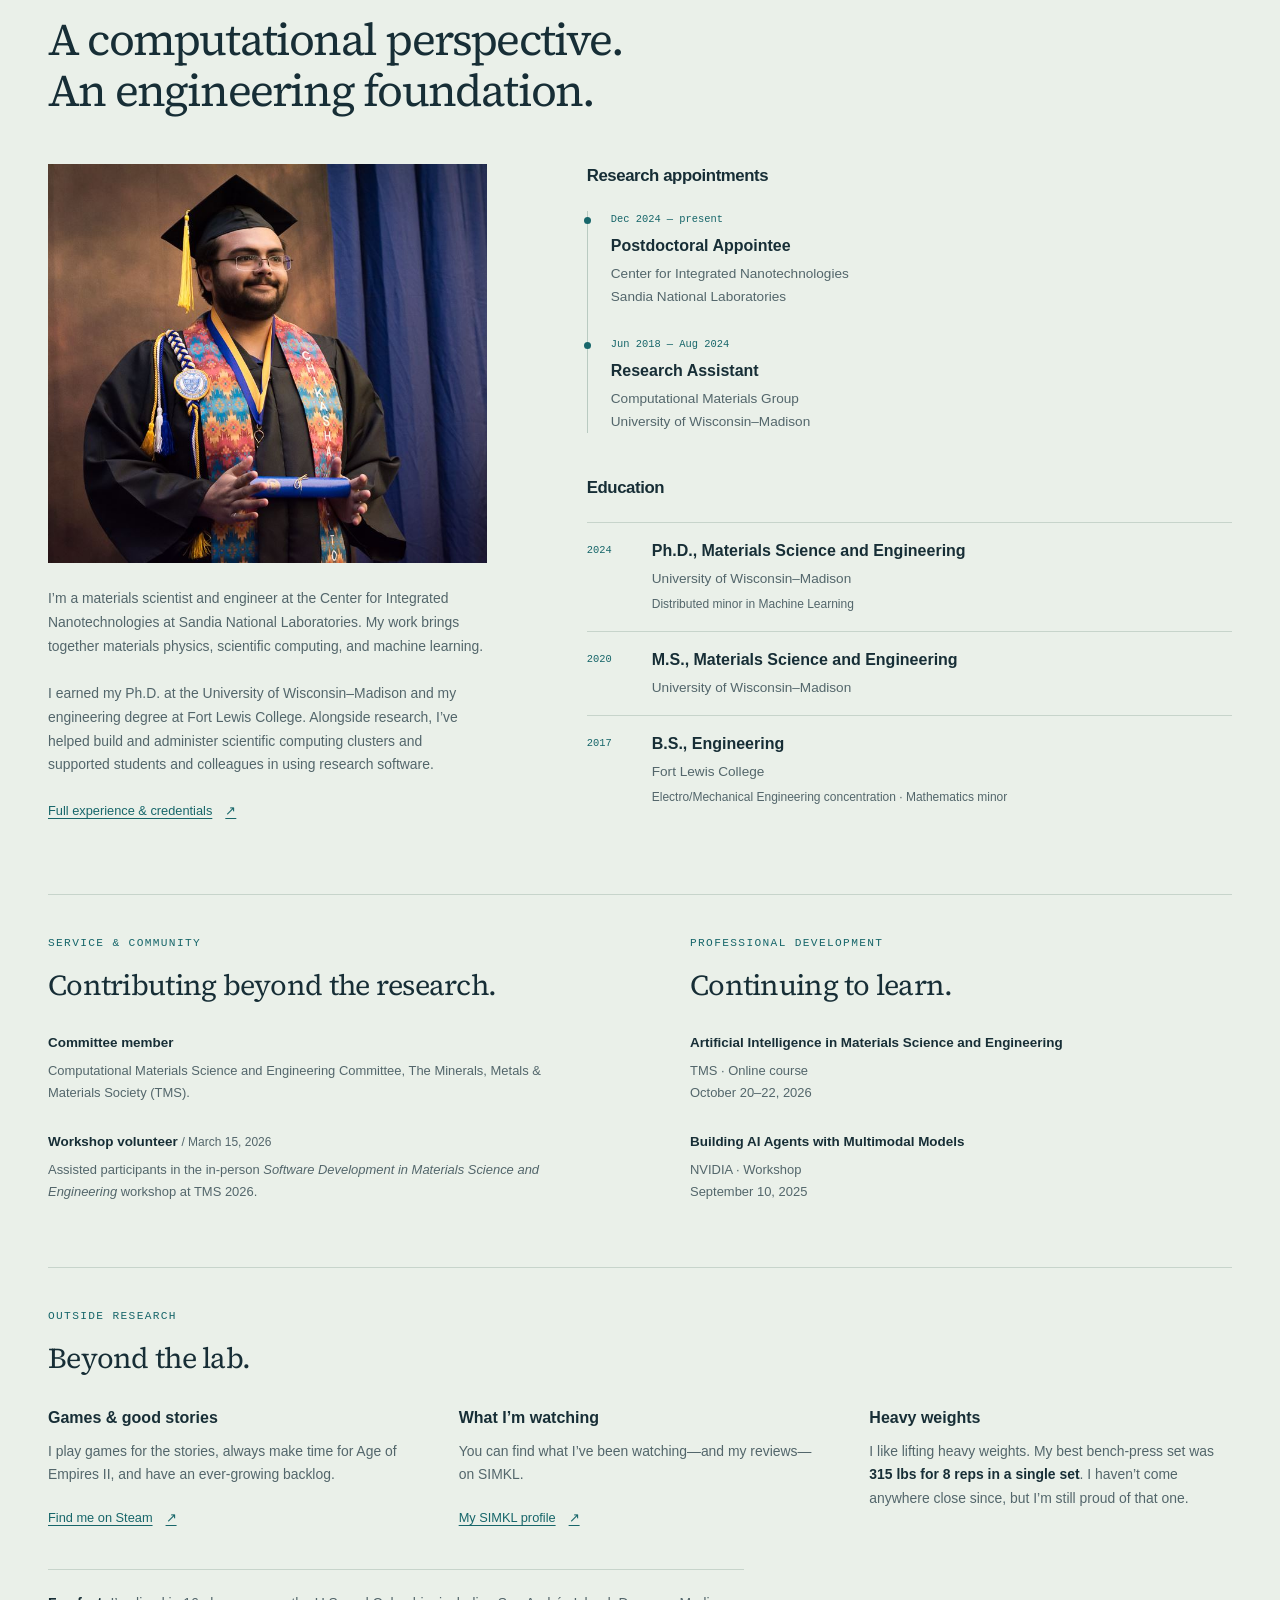
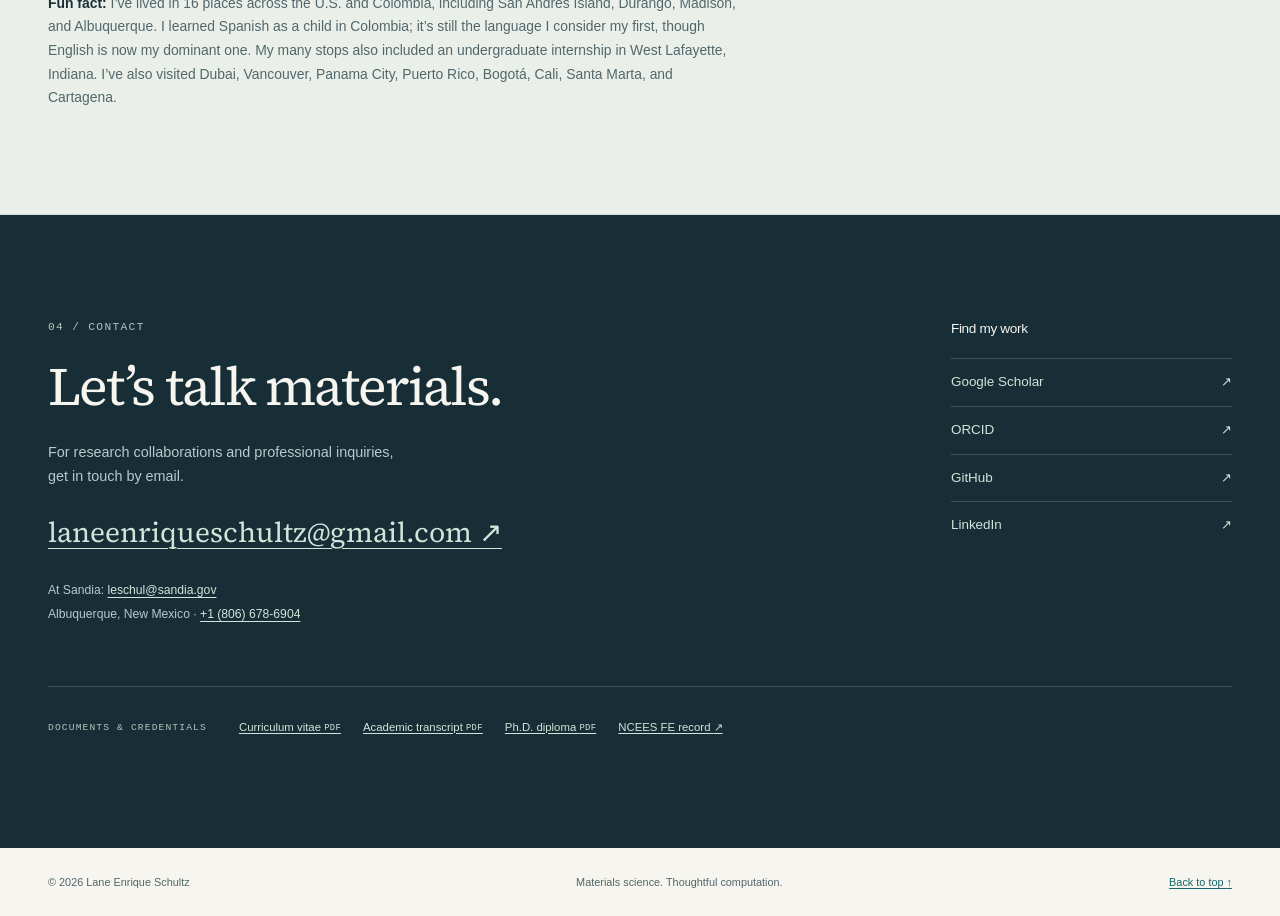
==== commit 63e412ff: "LS to LES" ====
--- a/index.html
+++ b/index.html
@@ -50,7 +50,7 @@
   <a class="skip-link" href="#main">Skip to content</a>
   <header class="site-header">
     <div class="container header-inner">
-      <a class="brand" href="/" aria-label="Lane Schultz — home"><span class="brand-mark" aria-hidden="true">LS<span>·</span></span><span>Lane E. Schultz<span class="brand-subtitle">Materials scientist &amp; engineer</span></span></a>
+      <a class="brand" href="/" aria-label="Lane Schultz — home"><span class="brand-mark" aria-hidden="true">LES<span>·</span></span><span>Lane E. Schultz<span class="brand-subtitle">Materials scientist &amp; engineer</span></span></a>
       <button class="menu-toggle" type="button" aria-expanded="false" aria-controls="site-nav" hidden>Menu <span aria-hidden="true">+</span></button>
       <nav id="site-nav" class="site-nav" aria-label="Main navigation">
         <a href="#research">Research</a>
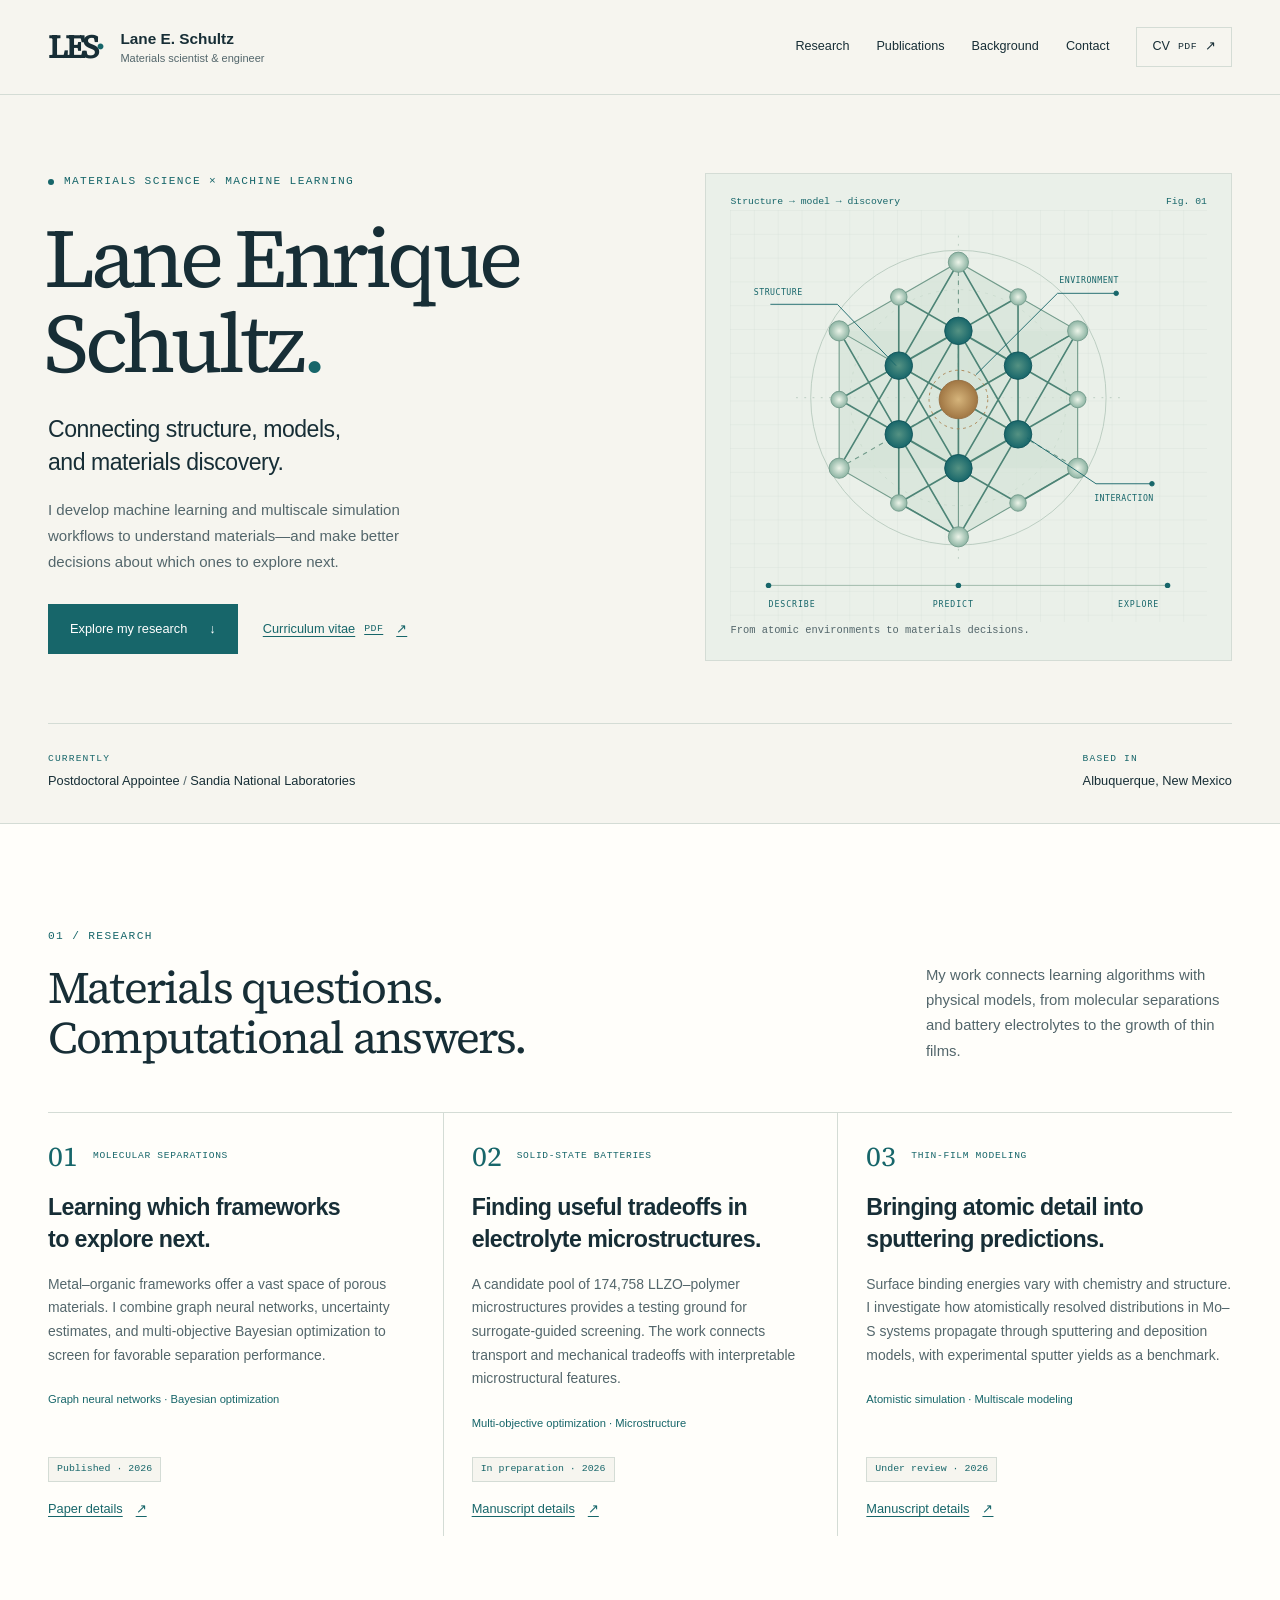
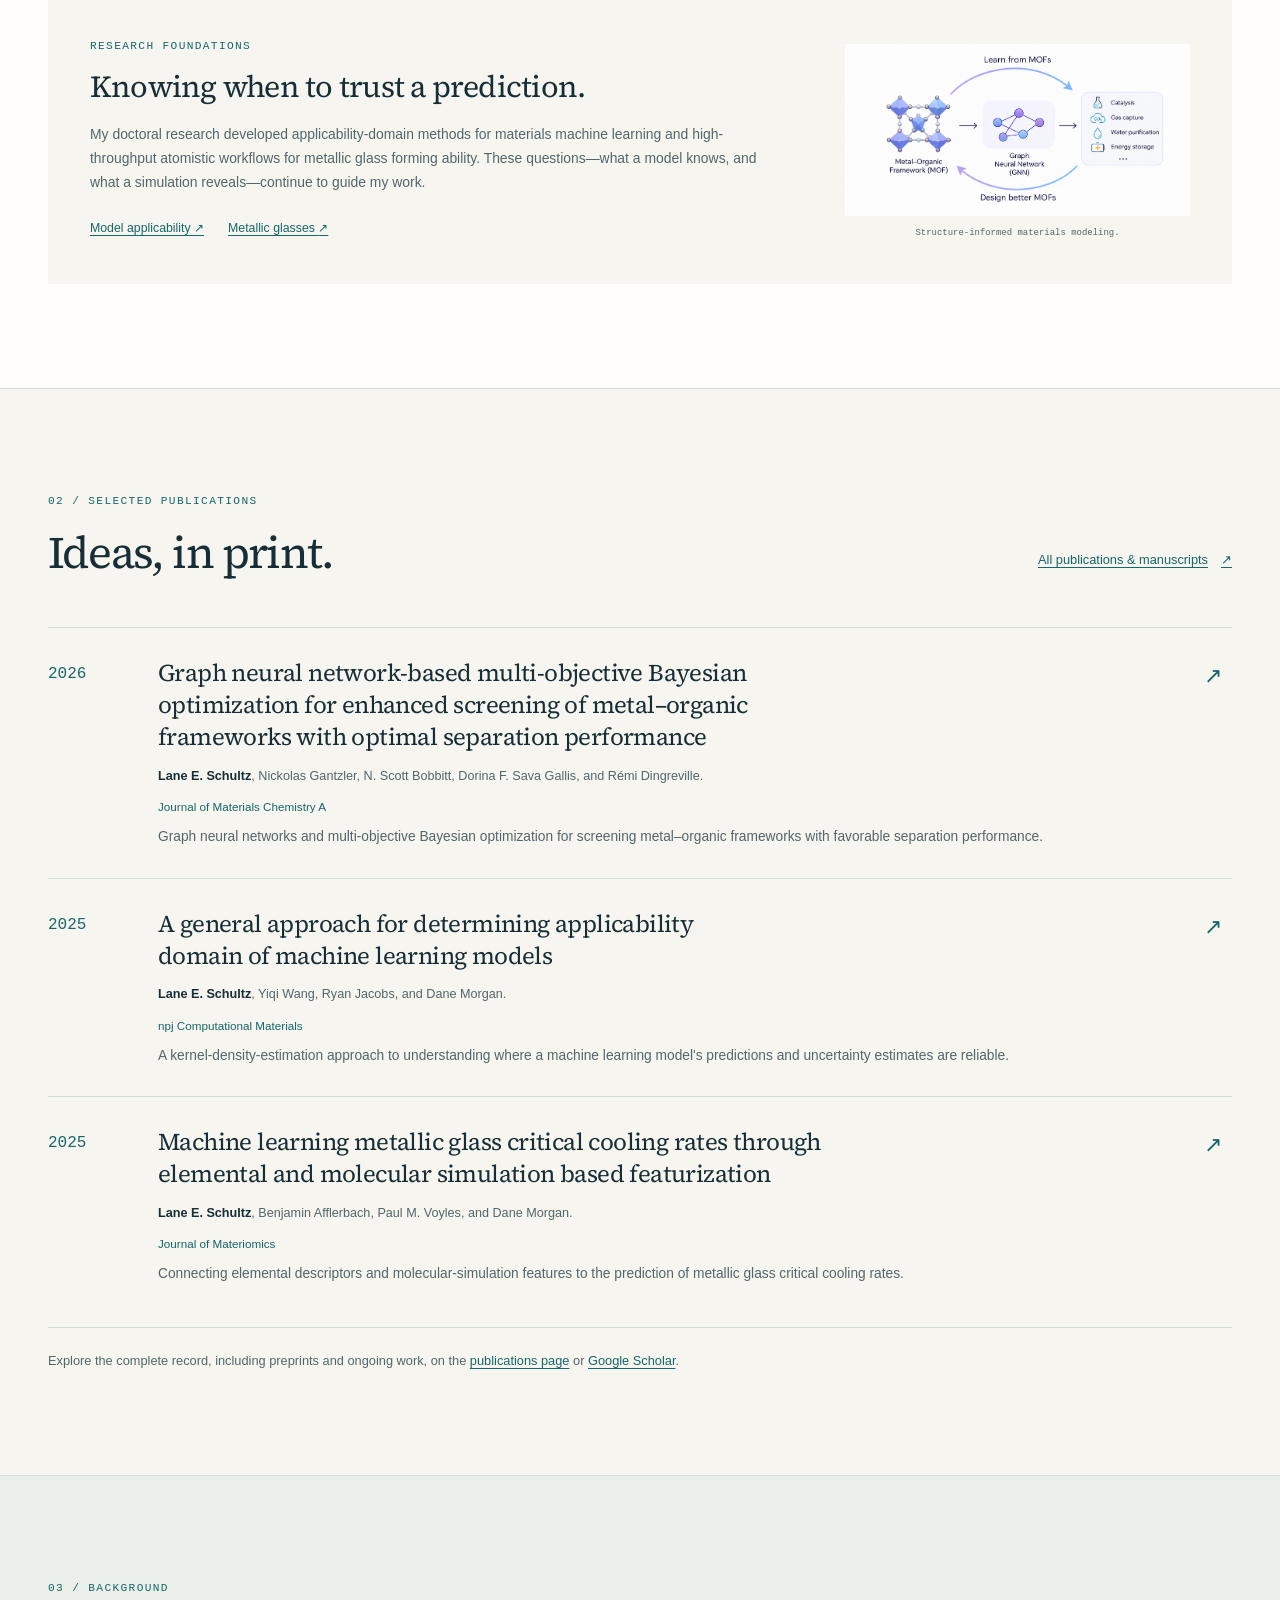
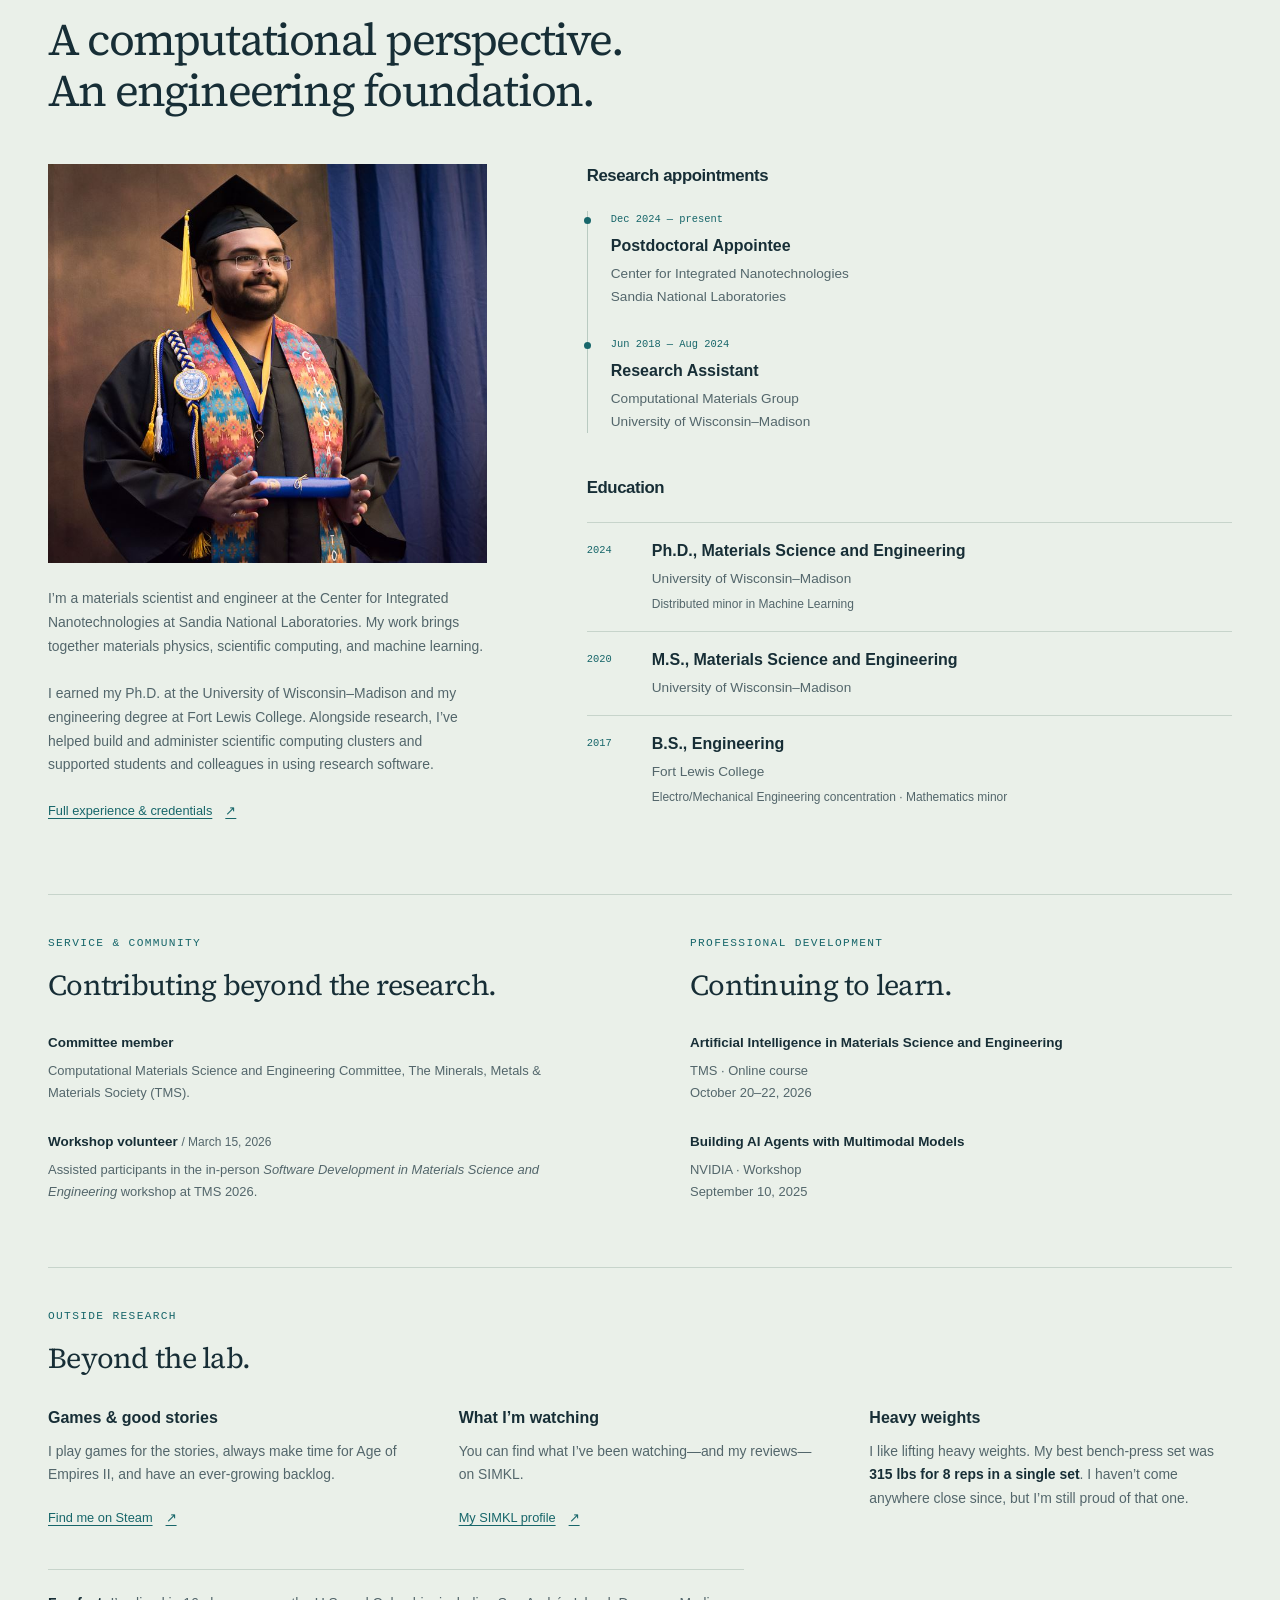
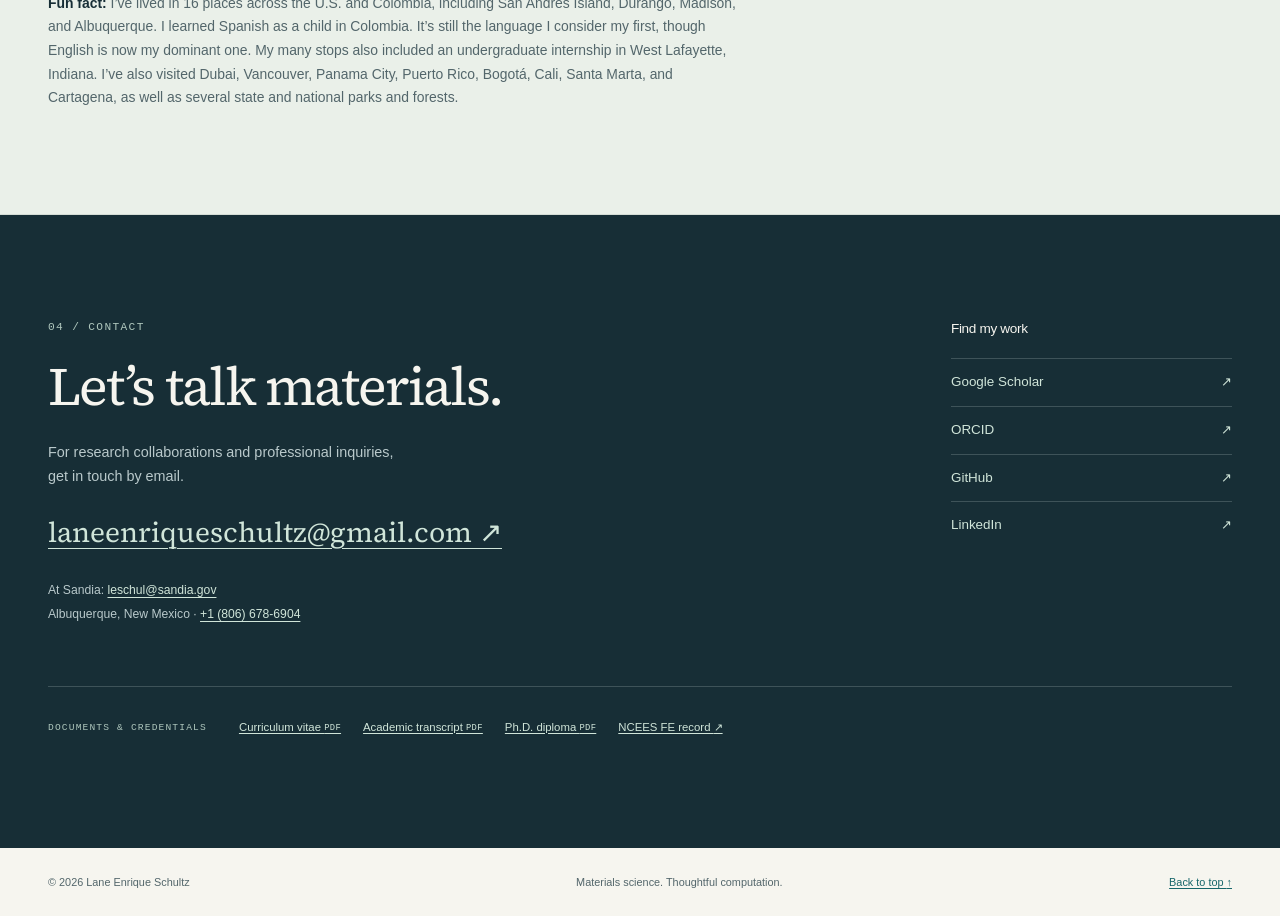
==== commit 34dc2a25: "Removed ;" ====
--- a/index.html
+++ b/index.html
@@ -201,7 +201,7 @@
               <p>I like lifting heavy weights. My best bench-press set was <strong>315 lbs for 8 reps in a single set</strong>. I haven’t come anywhere close since, but I’m still proud of that one.</p>
             </div>
           </div>
-          <p class="personal-fun-fact"><strong>Fun fact:</strong> I’ve lived in 16 places across the U.S. and Colombia, including San Andrés Island, Durango, Madison, and Albuquerque. I learned Spanish as a child in Colombia; it’s still the language I consider my first, though English is now my dominant one. My many stops also included an undergraduate internship in West Lafayette, Indiana. I’ve also visited Dubai, Vancouver, Panama City, Puerto Rico, Bogotá, Cali, Santa Marta, and Cartagena.</p>
+          <p class="personal-fun-fact"><strong>Fun fact:</strong> I’ve lived in 16 places across the U.S. and Colombia, including San Andrés Island, Durango, Madison, and Albuquerque. I learned Spanish as a child in Colombia. It’s still the language I consider my first, though English is now my dominant one. My many stops also included an undergraduate internship in West Lafayette, Indiana. I’ve also visited Dubai, Vancouver, Panama City, Puerto Rico, Bogotá, Cali, Santa Marta, and Cartagena, as well as several state and national parks and forests.</p>
         </section>
       </div>
     </section>
